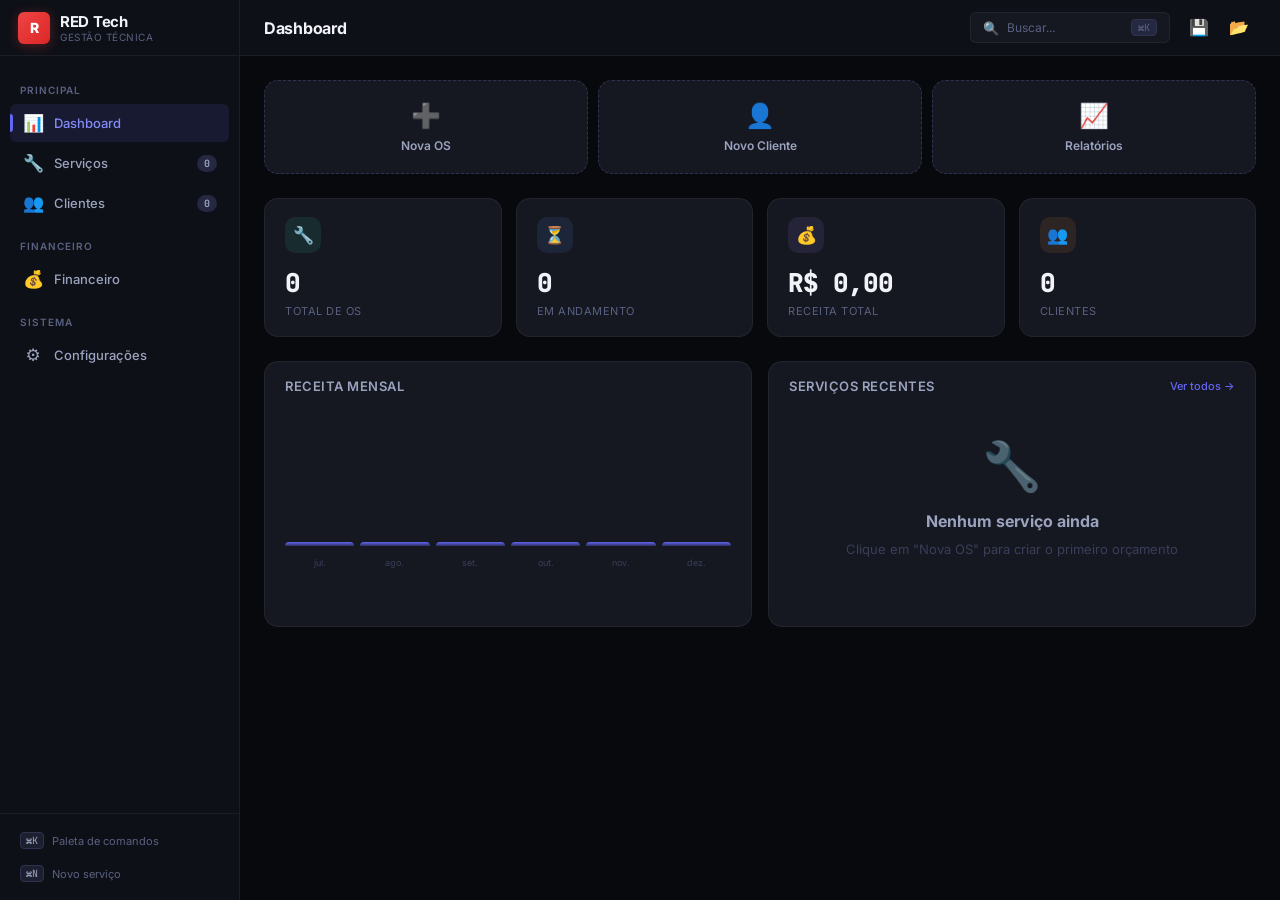
==== index.html @ 41752491 "Add files via upload" ====
<!DOCTYPE html>
<html lang="pt-BR">
<head>
<meta charset="UTF-8">
<meta name="viewport" content="width=device-width, initial-scale=1.0">
<title>RED Tech — Gestão de Assistência Técnica</title>
<link rel="preconnect" href="https://fonts.googleapis.com">
<link href="https://fonts.googleapis.com/css2?family=Inter:wght@300;400;500;600;700;800&family=JetBrains+Mono:wght@400;500;700&display=swap" rel="stylesheet">
<style>
/* ═══════════════════════════════════════════════════════════════
   RED TECH — Design System
   Philosophy: Calm Design + Strategic Depth + Emotional Motion
   ═══════════════════════════════════════════════════════════════ */
:root {
    /* Surfaces — from deepest to lightest */
    --bg-0: #08090c;
    --bg-1: #0e1017;
    --bg-2: #151721;
    --bg-3: #1c1f2e;
    --bg-4: #242840;
    --bg-5: #2e3350;
    --glass: rgba(21,23,33,0.72);
    --glass-border: rgba(255,255,255,0.06);

    /* Brand */
    --accent: #6366f1;
    --accent-soft: rgba(99,102,241,0.12);
    --accent-hover: #818cf8;
    --accent-glow: rgba(99,102,241,0.25);

    /* Semantic */
    --green: #34d399;
    --green-soft: rgba(52,211,153,0.1);
    --red: #f87171;
    --red-soft: rgba(248,113,113,0.1);
    --yellow: #fbbf24;
    --yellow-soft: rgba(251,191,36,0.1);
    --blue: #60a5fa;
    --blue-soft: rgba(96,165,250,0.1);
    --purple: #a78bfa;
    --purple-soft: rgba(167,139,250,0.1);
    --orange: #fb923c;
    --orange-soft: rgba(251,146,60,0.1);

    /* Text */
    --text-1: #f1f3f9;
    --text-2: #9ba3be;
    --text-3: #5a6180;
    --text-4: #3a3f58;

    /* Radii */
    --r-xs: 4px;
    --r-sm: 6px;
    --r-md: 10px;
    --r-lg: 14px;
    --r-xl: 20px;
    --r-full: 999px;

    /* Shadows */
    --sh-sm: 0 1px 3px rgba(0,0,0,0.4);
    --sh-md: 0 4px 16px rgba(0,0,0,0.45);
    --sh-lg: 0 12px 40px rgba(0,0,0,0.5);
    --sh-glow: 0 0 30px var(--accent-glow);

    /* Layout */
    --sidebar-w: 240px;
    --sidebar-w-collapsed: 64px;
    --header-h: 56px;
}

*, *::before, *::after { box-sizing: border-box; margin: 0; padding: 0; }

html { font-size: 14px; }

body {
    font-family: 'Inter', -apple-system, system-ui, sans-serif;
    background: var(--bg-0);
    color: var(--text-1);
    min-height: 100vh;
    overflow: hidden;
}

/* ── Scrollbar ── */
::-webkit-scrollbar { width: 5px; height: 5px; }
::-webkit-scrollbar-track { background: transparent; }
::-webkit-scrollbar-thumb { background: var(--bg-5); border-radius: 3px; }
::-webkit-scrollbar-thumb:hover { background: var(--text-3); }

/* ── Animations ── */
@keyframes fadeIn { from { opacity: 0; } to { opacity: 1; } }
@keyframes slideUp { from { opacity: 0; transform: translateY(12px); } to { opacity: 1; transform: translateY(0); } }
@keyframes slideDown { from { opacity: 0; transform: translateY(-12px); } to { opacity: 1; transform: translateY(0); } }
@keyframes slideRight { from { opacity: 0; transform: translateX(-16px); } to { opacity: 1; transform: translateX(0); } }
@keyframes scaleIn { from { opacity: 0; transform: scale(0.95); } to { opacity: 1; transform: scale(1); } }
@keyframes pulse { 0%,100% { transform: scale(1); } 50% { transform: scale(1.04); } }
@keyframes glow { 0%,100% { box-shadow: var(--sh-glow); } 50% { box-shadow: 0 0 50px var(--accent-glow); } }
@keyframes shimmer { 0% { background-position: -200% 0; } 100% { background-position: 200% 0; } }
@keyframes countUp { from { opacity: 0; transform: translateY(8px); } to { opacity: 1; transform: translateY(0); } }

.animate-in { animation: slideUp 0.35s ease-out both; }
.animate-in-delay-1 { animation-delay: 0.05s; }
.animate-in-delay-2 { animation-delay: 0.1s; }
.animate-in-delay-3 { animation-delay: 0.15s; }
.animate-in-delay-4 { animation-delay: 0.2s; }

/* ═══════════════════════════════════════════════════════════════
   Layout: Sidebar + Main
   ═══════════════════════════════════════════════════════════════ */
.app { display: flex; height: 100vh; }

/* ── Sidebar ── */
.sidebar {
    width: var(--sidebar-w);
    background: var(--bg-1);
    border-right: 1px solid var(--glass-border);
    display: flex;
    flex-direction: column;
    flex-shrink: 0;
    transition: width 0.3s cubic-bezier(0.4,0,0.2,1), transform 0.3s cubic-bezier(0.4,0,0.2,1);
    z-index: 100;
}

.sidebar-brand {
    height: var(--header-h);
    display: flex;
    align-items: center;
    padding: 0 18px;
    gap: 10px;
    border-bottom: 1px solid var(--glass-border);
    flex-shrink: 0;
}

.brand-logo {
    width: 32px;
    height: 32px;
    background: linear-gradient(135deg, #ef4444, #dc2626);
    border-radius: var(--r-sm);
    display: flex;
    align-items: center;
    justify-content: center;
    font-weight: 800;
    font-size: 14px;
    color: #fff;
    flex-shrink: 0;
    box-shadow: 0 2px 12px rgba(239,68,68,0.3);
}

.brand-text {
    display: flex;
    flex-direction: column;
    overflow: hidden;
}

.brand-name {
    font-size: 15px;
    font-weight: 700;
    color: var(--text-1);
    letter-spacing: -0.3px;
}

.brand-sub {
    font-size: 10px;
    color: var(--text-3);
    letter-spacing: 0.5px;
    text-transform: uppercase;
}

.sidebar-nav {
    flex: 1;
    padding: 12px 10px;
    overflow-y: auto;
    display: flex;
    flex-direction: column;
    gap: 2px;
}

.nav-section {
    font-size: 10px;
    font-weight: 600;
    color: var(--text-3);
    text-transform: uppercase;
    letter-spacing: 1px;
    padding: 16px 10px 6px;
}

.nav-item {
    display: flex;
    align-items: center;
    gap: 10px;
    padding: 9px 12px;
    border-radius: var(--r-sm);
    cursor: pointer;
    transition: all 0.15s;
    color: var(--text-2);
    font-size: 13px;
    font-weight: 500;
    position: relative;
    user-select: none;
}

.nav-item:hover { background: var(--bg-3); color: var(--text-1); }

.nav-item.active {
    background: var(--accent-soft);
    color: var(--accent-hover);
}

.nav-item.active::before {
    content: '';
    position: absolute;
    left: 0;
    top: 50%;
    transform: translateY(-50%);
    width: 3px;
    height: 18px;
    background: var(--accent);
    border-radius: 0 3px 3px 0;
}

.nav-icon { font-size: 17px; width: 22px; text-align: center; flex-shrink: 0; }

.nav-badge {
    margin-left: auto;
    background: var(--bg-4);
    color: var(--text-2);
    font-size: 10px;
    font-weight: 700;
    padding: 2px 7px;
    border-radius: var(--r-full);
    font-family: 'JetBrains Mono', monospace;
}

.nav-item.active .nav-badge { background: var(--accent); color: #fff; }

.sidebar-footer {
    padding: 12px 10px;
    border-top: 1px solid var(--glass-border);
    display: flex;
    flex-direction: column;
    gap: 4px;
}

.kbd-hint {
    display: flex;
    align-items: center;
    gap: 8px;
    padding: 6px 10px;
    font-size: 11px;
    color: var(--text-3);
}

.kbd {
    background: var(--bg-3);
    border: 1px solid var(--bg-5);
    border-radius: var(--r-xs);
    padding: 1px 5px;
    font-family: 'JetBrains Mono', monospace;
    font-size: 10px;
    color: var(--text-2);
}

/* ── Main Area ── */
.main-area {
    flex: 1;
    display: flex;
    flex-direction: column;
    overflow: hidden;
    min-width: 0;
}

/* ── Top Bar ── */
.topbar {
    height: var(--header-h);
    display: flex;
    align-items: center;
    padding: 0 24px;
    gap: 12px;
    border-bottom: 1px solid var(--glass-border);
    flex-shrink: 0;
    background: var(--bg-1);
}

.topbar-title {
    font-size: 16px;
    font-weight: 700;
    letter-spacing: -0.3px;
}

.topbar-search {
    margin-left: auto;
    display: flex;
    align-items: center;
    gap: 8px;
    background: var(--bg-2);
    border: 1px solid var(--glass-border);
    border-radius: var(--r-sm);
    padding: 6px 12px;
    cursor: pointer;
    transition: all 0.2s;
    min-width: 200px;
}

.topbar-search:hover { border-color: var(--bg-5); }

.topbar-search-icon { color: var(--text-3); font-size: 13px; }

.topbar-search-text { color: var(--text-3); font-size: 12px; flex: 1; }

.topbar-search-kbd {
    background: var(--bg-4);
    border: 1px solid var(--bg-5);
    border-radius: var(--r-xs);
    padding: 1px 6px;
    font-family: 'JetBrains Mono', monospace;
    font-size: 10px;
    color: var(--text-3);
}

.topbar-actions { display: flex; gap: 6px; }

.btn-topbar {
    width: 34px; height: 34px;
    border-radius: var(--r-sm);
    background: transparent;
    border: 1px solid transparent;
    color: var(--text-3);
    font-size: 16px;
    cursor: pointer;
    display: flex;
    align-items: center;
    justify-content: center;
    transition: all 0.15s;
}

.btn-topbar:hover { background: var(--bg-3); color: var(--text-1); border-color: var(--glass-border); }

/* ── Content Area ── */
.content {
    flex: 1;
    overflow-y: auto;
    padding: 24px;
}

/* ═══════════════════════════════════════════════════════════════
   Page: Dashboard
   ═══════════════════════════════════════════════════════════════ */
.dash-stats {
    display: grid;
    grid-template-columns: repeat(4, 1fr);
    gap: 14px;
    margin-bottom: 24px;
}

.stat-card {
    background: var(--bg-2);
    border: 1px solid var(--glass-border);
    border-radius: var(--r-lg);
    padding: 18px 20px;
    transition: all 0.25s;
    position: relative;
    overflow: hidden;
}

.stat-card::after {
    content: '';
    position: absolute;
    top: 0;
    left: 0;
    right: 0;
    height: 2px;
    background: linear-gradient(90deg, transparent, var(--accent), transparent);
    opacity: 0;
    transition: opacity 0.3s;
}

.stat-card:hover { border-color: var(--bg-5); transform: translateY(-2px); box-shadow: var(--sh-md); }
.stat-card:hover::after { opacity: 1; }

.stat-icon {
    width: 36px;
    height: 36px;
    border-radius: var(--r-md);
    display: flex;
    align-items: center;
    justify-content: center;
    font-size: 17px;
    margin-bottom: 12px;
}

.stat-icon.green { background: var(--green-soft); }
.stat-icon.blue { background: var(--blue-soft); }
.stat-icon.purple { background: var(--purple-soft); }
.stat-icon.orange { background: var(--orange-soft); }

.stat-value {
    font-size: 26px;
    font-weight: 800;
    letter-spacing: -1px;
    font-family: 'JetBrains Mono', monospace;
    animation: countUp 0.5s ease-out;
}

.stat-label {
    font-size: 11px;
    color: var(--text-3);
    text-transform: uppercase;
    letter-spacing: 0.5px;
    margin-top: 4px;
}

.stat-change {
    display: inline-flex;
    align-items: center;
    gap: 3px;
    font-size: 11px;
    font-weight: 600;
    margin-top: 8px;
    padding: 2px 7px;
    border-radius: var(--r-full);
}

.stat-change.up { color: var(--green); background: var(--green-soft); }
.stat-change.down { color: var(--red); background: var(--red-soft); }

/* ── Dashboard Grid ── */
.dash-grid {
    display: grid;
    grid-template-columns: 1fr 1fr;
    gap: 16px;
}

.dash-panel {
    background: var(--bg-2);
    border: 1px solid var(--glass-border);
    border-radius: var(--r-lg);
    overflow: hidden;
}

.dash-panel-header {
    display: flex;
    align-items: center;
    justify-content: space-between;
    padding: 16px 20px 12px;
}

.dash-panel-title {
    font-size: 13px;
    font-weight: 600;
    color: var(--text-2);
    text-transform: uppercase;
    letter-spacing: 0.5px;
}

.dash-panel-action {
    font-size: 11px;
    color: var(--accent);
    cursor: pointer;
    font-weight: 500;
    transition: color 0.15s;
}

.dash-panel-action:hover { color: var(--accent-hover); }

.dash-panel-body { padding: 0 20px 16px; }

/* ── Job List Item ── */
.job-row {
    display: flex;
    align-items: center;
    gap: 12px;
    padding: 10px 0;
    border-bottom: 1px solid var(--glass-border);
    transition: background 0.15s;
    cursor: pointer;
}

.job-row:last-child { border-bottom: none; }
.job-row:hover { background: var(--bg-3); margin: 0 -20px; padding: 10px 20px; border-radius: var(--r-sm); }

.job-status-dot {
    width: 8px;
    height: 8px;
    border-radius: 50%;
    flex-shrink: 0;
}

.job-status-dot.pendente { background: var(--yellow); box-shadow: 0 0 8px rgba(251,191,36,0.4); }
.job-status-dot.em_andamento { background: var(--blue); box-shadow: 0 0 8px rgba(96,165,250,0.4); }
.job-status-dot.aguardando { background: var(--orange); box-shadow: 0 0 8px rgba(251,146,60,0.4); }
.job-status-dot.concluido { background: var(--green); box-shadow: 0 0 8px rgba(52,211,153,0.4); }
.job-status-dot.entregue { background: var(--text-3); }

.job-info { flex: 1; min-width: 0; }

.job-client {
    font-size: 13px;
    font-weight: 600;
    color: var(--text-1);
    white-space: nowrap;
    overflow: hidden;
    text-overflow: ellipsis;
}

.job-equip {
    font-size: 11px;
    color: var(--text-3);
    white-space: nowrap;
    overflow: hidden;
    text-overflow: ellipsis;
}

.job-amount {
    font-size: 13px;
    font-weight: 700;
    font-family: 'JetBrains Mono', monospace;
    color: var(--accent);
    white-space: nowrap;
}

.job-date {
    font-size: 10px;
    color: var(--text-3);
    white-space: nowrap;
}

/* ── Quick Actions ── */
.quick-actions {
    display: grid;
    grid-template-columns: repeat(3, 1fr);
    gap: 10px;
    margin-bottom: 24px;
}

.quick-btn {
    background: var(--bg-2);
    border: 1px dashed var(--bg-5);
    border-radius: var(--r-lg);
    padding: 20px 16px;
    display: flex;
    flex-direction: column;
    align-items: center;
    gap: 8px;
    cursor: pointer;
    transition: all 0.2s;
    text-align: center;
}

.quick-btn:hover {
    border-color: var(--accent);
    border-style: solid;
    background: var(--accent-soft);
    transform: translateY(-2px);
    box-shadow: var(--sh-glow);
}

.quick-btn-icon { font-size: 24px; }

.quick-btn-label {
    font-size: 12px;
    font-weight: 600;
    color: var(--text-2);
}

.quick-btn:hover .quick-btn-label { color: var(--accent-hover); }

/* ═══════════════════════════════════════════════════════════════
   Page: Jobs
   ═══════════════════════════════════════════════════════════════ */
.page-header {
    display: flex;
    align-items: center;
    justify-content: space-between;
    margin-bottom: 20px;
    gap: 12px;
    flex-wrap: wrap;
}

.page-title {
    font-size: 20px;
    font-weight: 800;
    letter-spacing: -0.5px;
}

.btn-primary {
    background: var(--accent);
    color: #fff;
    border: none;
    padding: 9px 18px;
    border-radius: var(--r-sm);
    font-weight: 600;
    font-size: 13px;
    font-family: inherit;
    cursor: pointer;
    display: flex;
    align-items: center;
    gap: 6px;
    transition: all 0.2s;
    white-space: nowrap;
}

.btn-primary:hover { background: var(--accent-hover); box-shadow: var(--sh-glow); transform: translateY(-1px); }

.btn-secondary {
    background: var(--bg-3);
    color: var(--text-2);
    border: 1px solid var(--glass-border);
    padding: 9px 18px;
    border-radius: var(--r-sm);
    font-weight: 600;
    font-size: 13px;
    font-family: inherit;
    cursor: pointer;
    display: flex;
    align-items: center;
    gap: 6px;
    transition: all 0.2s;
}

.btn-secondary:hover { background: var(--bg-4); color: var(--text-1); }

.btn-danger {
    background: var(--red-soft);
    color: var(--red);
    border: 1px solid rgba(248,113,113,0.2);
    padding: 9px 18px;
    border-radius: var(--r-sm);
    font-weight: 600;
    font-size: 13px;
    font-family: inherit;
    cursor: pointer;
    transition: all 0.2s;
}

.btn-danger:hover { background: rgba(248,113,113,0.2); }

.btn-sm { padding: 6px 12px; font-size: 12px; }

/* ── Filter Bar ── */
.filter-bar {
    display: flex;
    gap: 8px;
    margin-bottom: 16px;
    flex-wrap: wrap;
}

.filter-chip {
    padding: 6px 14px;
    border-radius: var(--r-full);
    font-size: 12px;
    font-weight: 600;
    cursor: pointer;
    border: 1px solid var(--glass-border);
    background: var(--bg-2);
    color: var(--text-2);
    transition: all 0.15s;
    user-select: none;
}

.filter-chip:hover { border-color: var(--bg-5); color: var(--text-1); }
.filter-chip.active { background: var(--accent); color: #fff; border-color: var(--accent); }

/* ── Jobs Grid ── */
.jobs-grid {
    display: grid;
    grid-template-columns: repeat(auto-fill, minmax(320px, 1fr));
    gap: 14px;
}

.job-card {
    background: var(--bg-2);
    border: 1px solid var(--glass-border);
    border-radius: var(--r-lg);
    padding: 18px;
    transition: all 0.2s;
    cursor: pointer;
    position: relative;
    overflow: hidden;
}

.job-card:hover { border-color: var(--bg-5); transform: translateY(-2px); box-shadow: var(--sh-md); }

.job-card-header {
    display: flex;
    align-items: flex-start;
    justify-content: space-between;
    margin-bottom: 12px;
}

.job-card-id {
    font-size: 10px;
    font-weight: 700;
    color: var(--text-3);
    font-family: 'JetBrains Mono', monospace;
    letter-spacing: 0.5px;
}

.status-badge {
    display: inline-flex;
    align-items: center;
    gap: 5px;
    padding: 3px 10px;
    border-radius: var(--r-full);
    font-size: 10px;
    font-weight: 700;
    text-transform: uppercase;
    letter-spacing: 0.5px;
}

.status-badge.pendente { background: var(--yellow-soft); color: var(--yellow); }
.status-badge.em_andamento { background: var(--blue-soft); color: var(--blue); }
.status-badge.aguardando { background: var(--orange-soft); color: var(--orange); }
.status-badge.concluido { background: var(--green-soft); color: var(--green); }
.status-badge.entregue { background: var(--bg-4); color: var(--text-3); }

.job-card-client {
    font-size: 15px;
    font-weight: 700;
    color: var(--text-1);
    margin-bottom: 4px;
}

.job-card-equip {
    font-size: 12px;
    color: var(--text-3);
    margin-bottom: 12px;
}

.job-card-services {
    display: flex;
    flex-wrap: wrap;
    gap: 4px;
    margin-bottom: 12px;
}

.service-tag {
    background: var(--bg-3);
    color: var(--text-2);
    padding: 3px 8px;
    border-radius: var(--r-full);
    font-size: 10px;
    font-weight: 500;
}

.job-card-footer {
    display: flex;
    align-items: center;
    justify-content: space-between;
    padding-top: 12px;
    border-top: 1px solid var(--glass-border);
}

.job-card-total {
    font-size: 16px;
    font-weight: 800;
    font-family: 'JetBrains Mono', monospace;
    color: var(--accent);
}

.job-card-date {
    font-size: 10px;
    color: var(--text-3);
}

/* ═══════════════════════════════════════════════════════════════
   Page: Job Detail / Editor
   ═══════════════════════════════════════════════════════════════ */
.editor-layout {
    display: grid;
    grid-template-columns: 1fr 1fr;
    gap: 20px;
    align-items: start;
}

.form-section {
    background: var(--bg-2);
    border: 1px solid var(--glass-border);
    border-radius: var(--r-lg);
    padding: 20px;
}

.form-section-title {
    font-size: 11px;
    font-weight: 700;
    text-transform: uppercase;
    letter-spacing: 1px;
    color: var(--text-3);
    margin-bottom: 16px;
    display: flex;
    align-items: center;
    gap: 8px;
}

.form-section-title .dot {
    width: 6px;
    height: 6px;
    border-radius: 50%;
    background: var(--accent);
}

.form-group { margin-bottom: 14px; }

.form-label {
    display: block;
    font-size: 11px;
    font-weight: 600;
    color: var(--text-3);
    text-transform: uppercase;
    letter-spacing: 0.5px;
    margin-bottom: 6px;
}

.form-label .req { color: var(--red); margin-left: 2px; }

.form-input,
.form-select,
.form-textarea {
    width: 100%;
    padding: 9px 12px;
    background: var(--bg-3);
    border: 1px solid var(--glass-border);
    border-radius: var(--r-sm);
    color: var(--text-1);
    font-size: 13px;
    font-family: inherit;
    outline: none;
    transition: all 0.2s;
}

.form-textarea { min-height: 70px; resize: vertical; }

.form-input:focus,
.form-select:focus,
.form-textarea:focus {
    border-color: var(--accent);
    box-shadow: 0 0 0 3px var(--accent-glow);
}

.form-input::placeholder,
.form-textarea::placeholder { color: var(--text-4); }

.form-select {
    appearance: none;
    background-image: url("data:image/svg+xml,%3Csvg xmlns='http://www.w3.org/2000/svg' width='12' height='12' viewBox='0 0 24 24' fill='none' stroke='%235a6180' stroke-width='2'%3E%3Cpath d='M6 9l6 6 6-6'/%3E%3C/svg%3E");
    background-repeat: no-repeat;
    background-position: right 10px center;
    padding-right: 32px;
}

.form-hint { font-size: 10px; color: var(--text-4); margin-top: 4px; }

.form-row { display: grid; grid-template-columns: 1fr 1fr; gap: 12px; }
.form-row-3 { display: grid; grid-template-columns: 2fr 1fr 1fr auto; gap: 8px; align-items: end; }

/* ── Service Checkbox List ── */
.svc-list { display: flex; flex-direction: column; gap: 4px; }

.svc-item {
    display: flex;
    align-items: center;
    gap: 10px;
    padding: 8px 12px;
    border: 1px solid var(--glass-border);
    border-radius: var(--r-sm);
    background: var(--bg-3);
    transition: all 0.15s;
    cursor: pointer;
}

.svc-item:hover { border-color: var(--bg-5); }
.svc-item.checked { border-color: var(--accent); background: var(--accent-soft); }

.svc-check {
    appearance: none;
    -webkit-appearance: none;
    width: 16px; height: 16px;
    border: 2px solid var(--bg-5);
    border-radius: 4px;
    flex-shrink: 0;
    cursor: pointer;
    background: var(--bg-2);
    position: relative;
    transition: all 0.2s;
}

.svc-check:checked { background: var(--accent); border-color: var(--accent); }
.svc-check:checked::after {
    content: '✓';
    position: absolute;
    left: 2px; top: -1px;
    font-size: 10px;
    color: #fff;
    font-weight: bold;
}

.svc-info { flex: 1; }

.svc-name { font-size: 12px; font-weight: 600; color: var(--text-1); }

.svc-price {
    font-size: 11px;
    font-weight: 700;
    color: var(--accent);
    font-family: 'JetBrains Mono', monospace;
}

.svc-qty {
    width: 50px;
    padding: 4px 6px;
    background: var(--bg-2);
    border: 1px solid var(--glass-border);
    border-radius: var(--r-xs);
    color: var(--text-1);
    font-size: 12px;
    font-family: 'JetBrains Mono', monospace;
    text-align: center;
    outline: none;
}

.svc-qty:focus { border-color: var(--accent); }

/* ── Custom Items ── */
.custom-item-row {
    display: flex;
    align-items: center;
    gap: 8px;
    padding: 7px 10px;
    background: var(--bg-3);
    border: 1px solid var(--glass-border);
    border-radius: var(--r-sm);
    margin-bottom: 4px;
    animation: slideRight 0.2s ease-out;
}

.custom-item-row .ci-name { flex: 1; font-size: 12px; color: var(--text-1); font-weight: 500; }
.custom-item-row .ci-price { font-size: 12px; font-family: 'JetBrains Mono', monospace; color: var(--accent); font-weight: 700; }
.custom-item-row .ci-qty { font-size: 11px; color: var(--text-3); }

.ci-delete {
    background: none;
    border: none;
    color: var(--red);
    cursor: pointer;
    font-size: 14px;
    opacity: 0.5;
    transition: all 0.15s;
    padding: 2px;
}

.ci-delete:hover { opacity: 1; transform: scale(1.2); }

/* ═══════════════════════════════════════════════════════════════
   Preview / Receipt
   ═══════════════════════════════════════════════════════════════ */
.receipt {
    background: var(--bg-2);
    border: 1px solid var(--glass-border);
    border-radius: var(--r-lg);
    padding: 24px;
    position: sticky;
    top: 0;
}

.receipt-header {
    text-align: center;
    padding-bottom: 16px;
    margin-bottom: 16px;
    border-bottom: 1px dashed var(--bg-5);
}

.receipt-brand {
    font-size: 10px;
    font-weight: 800;
    text-transform: uppercase;
    letter-spacing: 3px;
    color: var(--accent);
    margin-bottom: 2px;
}

.receipt-title {
    font-size: 16px;
    font-weight: 700;
    color: var(--text-1);
}

.receipt-meta {
    font-size: 10px;
    color: var(--text-4);
    font-family: 'JetBrains Mono', monospace;
    margin-top: 4px;
}

.receipt-client-block {
    margin-bottom: 16px;
    font-size: 12px;
    color: var(--text-2);
    line-height: 1.7;
}

.receipt-client-block strong { color: var(--text-1); }

.receipt-table {
    width: 100%;
    border-collapse: collapse;
    font-size: 12px;
    margin-bottom: 16px;
}

.receipt-table th {
    font-size: 9px;
    font-weight: 700;
    text-transform: uppercase;
    letter-spacing: 0.8px;
    color: var(--text-4);
    padding-bottom: 8px;
    border-bottom: 1px solid var(--bg-5);
    text-align: left;
}

.receipt-table th:last-child { text-align: right; }

.receipt-table td {
    padding: 8px 0;
    border-bottom: 1px solid var(--glass-border);
    color: var(--text-2);
}

.receipt-table td:first-child { color: var(--text-1); }
.receipt-table td:last-child { text-align: right; font-family: 'JetBrains Mono', monospace; font-weight: 600; color: var(--accent); }

.receipt-empty {
    text-align: center;
    color: var(--text-4);
    padding: 24px 0;
    font-size: 12px;
}

.receipt-total-bar {
    display: flex;
    justify-content: space-between;
    align-items: center;
    padding: 12px 14px;
    background: var(--accent-soft);
    border: 1px solid rgba(99,102,241,0.2);
    border-radius: var(--r-md);
}

.receipt-total-label {
    font-size: 11px;
    font-weight: 700;
    text-transform: uppercase;
    letter-spacing: 0.8px;
    color: var(--accent);
}

.receipt-total-value {
    font-size: 20px;
    font-weight: 800;
    font-family: 'JetBrains Mono', monospace;
    color: var(--text-1);
}

.receipt-pix {
    display: none;
    margin-top: 14px;
    padding: 12px;
    background: var(--green-soft);
    border: 1px dashed rgba(52,211,153,0.3);
    border-radius: var(--r-md);
    text-align: center;
    animation: fadeIn 0.3s ease-out;
}

.receipt-pix.show { display: block; }

.receipt-pix-title {
    font-size: 10px;
    font-weight: 700;
    text-transform: uppercase;
    letter-spacing: 1px;
    color: var(--green);
    margin-bottom: 4px;
}

.receipt-pix-key {
    font-size: 13px;
    font-weight: 700;
    font-family: 'JetBrains Mono', monospace;
    color: var(--green);
    cursor: pointer;
    word-break: break-all;
}

.receipt-pix-key:hover { opacity: 0.8; }

.receipt-actions {
    display: flex;
    gap: 8px;
    margin-top: 14px;
}

.btn-whatsapp {
    flex: 1;
    padding: 10px;
    background: linear-gradient(135deg, #25d366, #128c7e);
    color: #fff;
    border: none;
    border-radius: var(--r-sm);
    font-weight: 700;
    font-size: 12px;
    font-family: inherit;
    cursor: pointer;
    display: flex;
    align-items: center;
    justify-content: center;
    gap: 6px;
    transition: all 0.2s;
}

.btn-whatsapp:hover { filter: brightness(1.1); transform: translateY(-1px); box-shadow: 0 4px 16px rgba(37,211,102,0.3); }

.btn-print {
    padding: 10px 14px;
    background: var(--bg-3);
    color: var(--text-2);
    border: 1px solid var(--glass-border);
    border-radius: var(--r-sm);
    font-weight: 600;
    font-size: 12px;
    font-family: inherit;
    cursor: pointer;
    transition: all 0.2s;
}

.btn-print:hover { background: var(--bg-4); color: var(--text-1); }

/* ═══════════════════════════════════════════════════════════════
   Page: Clients
   ═══════════════════════════════════════════════════════════════ */
.clients-table-wrap {
    background: var(--bg-2);
    border: 1px solid var(--glass-border);
    border-radius: var(--r-lg);
    overflow: hidden;
}

.clients-table {
    width: 100%;
    border-collapse: collapse;
    font-size: 13px;
}

.clients-table th {
    font-size: 10px;
    font-weight: 700;
    text-transform: uppercase;
    letter-spacing: 0.8px;
    color: var(--text-3);
    padding: 14px 16px;
    text-align: left;
    border-bottom: 1px solid var(--glass-border);
    background: var(--bg-3);
}

.clients-table td {
    padding: 12px 16px;
    border-bottom: 1px solid var(--glass-border);
    color: var(--text-2);
    transition: background 0.1s;
}

.clients-table tr:hover td { background: rgba(99,102,241,0.03); }

.clients-table td:first-child { font-weight: 600; color: var(--text-1); }

.client-jobs-count {
    display: inline-flex;
    align-items: center;
    justify-content: center;
    min-width: 24px;
    height: 20px;
    background: var(--accent-soft);
    color: var(--accent);
    border-radius: var(--r-full);
    font-size: 10px;
    font-weight: 700;
    font-family: 'JetBrains Mono', monospace;
}

/* ═══════════════════════════════════════════════════════════════
   Page: Finance
   ═══════════════════════════════════════════════════════════════ */
.finance-summary {
    display: grid;
    grid-template-columns: repeat(3, 1fr);
    gap: 14px;
    margin-bottom: 24px;
}

.finance-card {
    background: var(--bg-2);
    border: 1px solid var(--glass-border);
    border-radius: var(--r-lg);
    padding: 20px;
    text-align: center;
}

.finance-card-value {
    font-size: 28px;
    font-weight: 800;
    font-family: 'JetBrains Mono', monospace;
    letter-spacing: -1px;
}

.finance-card-value.green { color: var(--green); }
.finance-card-value.yellow { color: var(--yellow); }
.finance-card-value.blue { color: var(--blue); }

.finance-card-label {
    font-size: 11px;
    color: var(--text-3);
    text-transform: uppercase;
    letter-spacing: 0.5px;
    margin-top: 4px;
}

.chart-placeholder {
    background: var(--bg-2);
    border: 1px solid var(--glass-border);
    border-radius: var(--r-lg);
    padding: 24px;
    margin-bottom: 16px;
}

.chart-bar-container { display: flex; align-items: flex-end; gap: 6px; height: 140px; padding-top: 10px; }

.chart-bar {
    flex: 1;
    border-radius: var(--r-xs) var(--r-xs) 0 0;
    background: linear-gradient(180deg, var(--accent) 0%, rgba(99,102,241,0.3) 100%);
    min-height: 4px;
    transition: height 0.5s cubic-bezier(0.4,0,0.2,1);
    position: relative;
}

.chart-bar:hover { opacity: 0.85; }

.chart-bar-label {
    position: absolute;
    bottom: -22px;
    left: 50%;
    transform: translateX(-50%);
    font-size: 9px;
    color: var(--text-4);
    white-space: nowrap;
}

.chart-bar-value {
    position: absolute;
    top: -18px;
    left: 50%;
    transform: translateX(-50%);
    font-size: 9px;
    font-weight: 700;
    font-family: 'JetBrains Mono', monospace;
    color: var(--text-2);
    white-space: nowrap;
}

/* ═══════════════════════════════════════════════════════════════
   Page: Settings
   ═══════════════════════════════════════════════════════════════ */
.settings-grid {
    display: grid;
    grid-template-columns: 1fr 1fr;
    gap: 16px;
}

/* ═══════════════════════════════════════════════════════════════
   Command Palette
   ═══════════════════════════════════════════════════════════════ */
.palette-overlay {
    position: fixed;
    inset: 0;
    background: rgba(0,0,0,0.6);
    backdrop-filter: blur(4px);
    z-index: 999;
    display: none;
    align-items: flex-start;
    justify-content: center;
    padding-top: 20vh;
    animation: fadeIn 0.15s ease-out;
}

.palette-overlay.open { display: flex; }

.palette {
    width: 520px;
    max-width: 90vw;
    background: var(--bg-2);
    border: 1px solid var(--bg-5);
    border-radius: var(--r-xl);
    box-shadow: var(--sh-lg);
    overflow: hidden;
    animation: scaleIn 0.2s ease-out;
}

.palette-input-wrap {
    display: flex;
    align-items: center;
    padding: 14px 18px;
    gap: 10px;
    border-bottom: 1px solid var(--glass-border);
}

.palette-input-icon { color: var(--text-3); font-size: 16px; }

.palette-input {
    flex: 1;
    background: transparent;
    border: none;
    color: var(--text-1);
    font-size: 15px;
    font-family: inherit;
    outline: none;
}

.palette-input::placeholder { color: var(--text-4); }

.palette-results {
    max-height: 320px;
    overflow-y: auto;
    padding: 6px;
}

.palette-group-label {
    font-size: 10px;
    font-weight: 700;
    text-transform: uppercase;
    letter-spacing: 0.8px;
    color: var(--text-4);
    padding: 8px 12px 4px;
}

.palette-item {
    display: flex;
    align-items: center;
    gap: 10px;
    padding: 9px 12px;
    border-radius: var(--r-sm);
    cursor: pointer;
    transition: background 0.1s;
}

.palette-item:hover,
.palette-item.selected { background: var(--bg-4); }

.palette-item-icon { font-size: 15px; width: 22px; text-align: center; color: var(--text-3); }
.palette-item-label { font-size: 13px; font-weight: 500; color: var(--text-1); flex: 1; }

.palette-item-hint {
    font-size: 11px;
    color: var(--text-4);
}

.palette-footer {
    padding: 8px 14px;
    border-top: 1px solid var(--glass-border);
    display: flex;
    gap: 12px;
    font-size: 10px;
    color: var(--text-4);
}

.palette-footer kbd {
    background: var(--bg-4);
    border: 1px solid var(--bg-5);
    border-radius: 3px;
    padding: 1px 5px;
    font-family: 'JetBrains Mono', monospace;
    font-size: 9px;
}

/* ═══════════════════════════════════════════════════════════════
   Modal
   ═══════════════════════════════════════════════════════════════ */
.modal-overlay {
    position: fixed;
    inset: 0;
    background: rgba(0,0,0,0.6);
    backdrop-filter: blur(4px);
    z-index: 900;
    display: none;
    align-items: center;
    justify-content: center;
    animation: fadeIn 0.15s ease-out;
}

.modal-overlay.open { display: flex; }

.modal {
    background: var(--bg-2);
    border: 1px solid var(--bg-5);
    border-radius: var(--r-xl);
    box-shadow: var(--sh-lg);
    padding: 24px;
    width: 480px;
    max-width: 90vw;
    max-height: 80vh;
    overflow-y: auto;
    animation: scaleIn 0.2s ease-out;
}

.modal-title {
    font-size: 16px;
    font-weight: 700;
    margin-bottom: 16px;
}

.modal-actions {
    display: flex;
    gap: 8px;
    justify-content: flex-end;
    margin-top: 20px;
}

/* ═══════════════════════════════════════════════════════════════
   Toast
   ═══════════════════════════════════════════════════════════════ */
.toast-container {
    position: fixed;
    bottom: 24px;
    right: 24px;
    z-index: 9999;
    display: flex;
    flex-direction: column;
    gap: 8px;
}

.toast {
    padding: 10px 18px;
    border-radius: var(--r-md);
    font-size: 12px;
    font-weight: 600;
    color: #fff;
    box-shadow: var(--sh-lg);
    transform: translateX(120%);
    transition: all 0.3s cubic-bezier(0.4,0,0.2,1);
    display: flex;
    align-items: center;
    gap: 8px;
}

.toast.show { transform: translateX(0); }
.toast.success { background: var(--green); }
.toast.error { background: var(--red); }
.toast.info { background: var(--accent); }

/* ═══════════════════════════════════════════════════════════════
   Empty State
   ═══════════════════════════════════════════════════════════════ */
.empty-state {
    text-align: center;
    padding: 60px 20px;
    color: var(--text-4);
}

.empty-state-icon { font-size: 48px; margin-bottom: 16px; opacity: 0.5; }
.empty-state-title { font-size: 16px; font-weight: 700; color: var(--text-2); margin-bottom: 8px; }
.empty-state-text { font-size: 13px; margin-bottom: 20px; line-height: 1.6; }

/* ═══════════════════════════════════════════════════════════════
   Mobile Sidebar Toggle
   ═══════════════════════════════════════════════════════════════ */
.sidebar-toggle {
    display: none;
    width: 34px; height: 34px;
    border-radius: var(--r-sm);
    background: transparent;
    border: 1px solid transparent;
    color: var(--text-3);
    font-size: 18px;
    cursor: pointer;
    align-items: center;
    justify-content: center;
}

/* ═══════════════════════════════════════════════════════════════
   Responsive
   ═══════════════════════════════════════════════════════════════ */
@media (max-width: 1024px) {
    .dash-stats { grid-template-columns: repeat(2, 1fr); }
    .dash-grid { grid-template-columns: 1fr; }
    .editor-layout { grid-template-columns: 1fr; }
    .finance-summary { grid-template-columns: 1fr; }
    .settings-grid { grid-template-columns: 1fr; }
}

@media (max-width: 768px) {
    .sidebar {
        position: fixed;
        left: 0; top: 0; bottom: 0;
        transform: translateX(-100%);
        z-index: 200;
        box-shadow: var(--sh-lg);
    }
    .sidebar.open { transform: translateX(0); }
    .sidebar-toggle { display: flex; }
    .content { padding: 16px; }
    .topbar { padding: 0 16px; }
    .jobs-grid { grid-template-columns: 1fr; }
    .quick-actions { grid-template-columns: 1fr; }
    .form-row-3 { grid-template-columns: 1fr; }
}

/* ═══════════════════════════════════════════════════════════════
   Print
   ═══════════════════════════════════════════════════════════════ */    @media print {
    body { background: #fff; overflow: visible; }
    .app { display: block; height: auto; }
    .sidebar, .topbar, .sidebar-toggle { display: none !important; }
    .main-area { display: block; overflow: visible; }
    .content { padding: 20px; overflow: visible; }
    .editor-layout { grid-template-columns: 1fr; }
    .receipt { border: none; background: #fff; padding: 0; color: #000; }
    .receipt-brand { color: #1d4ed8; }
    .receipt-title { color: #000; }
    .receipt-meta { color: #666; }
    .receipt-client-block { color: #333; }
    .receipt-client-block strong { color: #000; }
    .receipt-table td { color: #333; border-bottom-color: #ddd; }
    .receipt-table td:last-child { color: #000; }
    .receipt-table th { color: #666; border-bottom-color: #ddd; }
    .receipt-total-bar { background: #f1f5f9; border: 1px solid #ccc; }
    .receipt-total-label { color: #1d4ed8; }
    .receipt-total-value { color: #000; }
    .receipt-pix { background: #f0fdf4; border-color: #16a34a; }
    .receipt-pix-title { color: #15803d; }
    .receipt-pix-key { color: #15803d; }
    .receipt-actions, .btn-primary, .btn-secondary, .btn-danger,
    .filter-bar, .page-header, .quick-actions, .dash-stats,
    .dash-grid, .finance-summary, .chart-placeholder,
    .clients-table-wrap, .settings-grid, .nav-item,
    .form-section, .svc-list, .form-row-3, .custom-item-row { display: none !important; }
    .stat-card, .form-section, .dash-panel { border: 1px solid #ddd; background: #fafafa; }
    .clients-table-wrap { border: 1px solid #ddd; }
}
</style>
</head>
<body>

<div class="app" id="app">

<!-- ═══════════════ SIDEBAR ═══════════════ -->
<aside class="sidebar" id="sidebar">
    <div class="sidebar-brand">
        <div class="brand-logo">R</div>
        <div class="brand-text">
            <div class="brand-name">RED Tech</div>
            <div class="brand-sub">Gestão Técnica</div>
        </div>
    </div>

    <nav class="sidebar-nav">
        <div class="nav-section">Principal</div>
        <div class="nav-item active" data-page="dashboard" onclick="navigateTo('dashboard')">
            <span class="nav-icon">📊</span>
            <span>Dashboard</span>
        </div>
        <div class="nav-item" data-page="jobs" onclick="navigateTo('jobs')">
            <span class="nav-icon">🔧</span>
            <span>Serviços</span>
            <span class="nav-badge" id="navJobCount">0</span>
        </div>
        <div class="nav-item" data-page="clients" onclick="navigateTo('clients')">
            <span class="nav-icon">👥</span>
            <span>Clientes</span>
            <span class="nav-badge" id="navClientCount">0</span>
        </div>

        <div class="nav-section">Financeiro</div>
        <div class="nav-item" data-page="finance" onclick="navigateTo('finance')">
            <span class="nav-icon">💰</span>
            <span>Financeiro</span>
        </div>

        <div class="nav-section">Sistema</div>
        <div class="nav-item" data-page="settings" onclick="navigateTo('settings')">
            <span class="nav-icon">⚙️</span>
            <span>Configurações</span>
        </div>
    </nav>

    <div class="sidebar-footer">
        <div class="kbd-hint">
            <span class="kbd">⌘K</span>
            <span>Paleta de comandos</span>
        </div>
        <div class="kbd-hint">
            <span class="kbd">⌘N</span>
            <span>Novo serviço</span>
        </div>
    </div>
</aside>

<!-- ═══════════════ MAIN ═══════════════ -->
<div class="main-area">

    <!-- Topbar -->
    <header class="topbar">
        <button class="sidebar-toggle" onclick="toggleSidebar()">☰</button>
        <div class="topbar-title" id="topbarTitle">Dashboard</div>

        <div class="topbar-search" onclick="openPalette()">
            <span class="topbar-search-icon">🔍</span>
            <span class="topbar-search-text">Buscar...</span>
            <span class="topbar-search-kbd">⌘K</span>
        </div>

        <div class="topbar-actions">
            <button class="btn-topbar" onclick="exportAllData()" title="Exportar dados">💾</button>
            <button class="btn-topbar" onclick="document.getElementById('importFileInput').click()" title="Importar dados">📂</button>
        </div>
    </header>

    <!-- Content -->
    <div class="content" id="contentArea">
        <!-- Pages are rendered dynamically -->
    </div>

</div>
</div>

<!-- ═══════════════ COMMAND PALETTE ═══════════════ -->
<div class="palette-overlay" id="paletteOverlay" onclick="if(event.target===this)closePalette()">
    <div class="palette">
        <div class="palette-input-wrap">
            <span class="palette-input-icon">🔍</span>
            <input class="palette-input" id="paletteInput" placeholder="Comando ou busca..." oninput="filterPalette(this.value)">
        </div>
        <div class="palette-results" id="paletteResults"></div>
        <div class="palette-footer">
            <span><kbd>↑↓</kbd> navegar</span>
            <span><kbd>↵</kbd> selecionar</span>
            <span><kbd>esc</kbd> fechar</span>
        </div>
    </div>
</div>

<!-- ═══════════════ MODAL ═══════════════ -->
<div class="modal-overlay" id="modalOverlay" onclick="if(event.target===this)closeModal()">
    <div class="modal" id="modalContent"></div>
</div>

<!-- ═══════════════ TOAST ═══════════════ -->
<div class="toast-container" id="toastContainer"></div>

<!-- Hidden import input -->
<input type="file" id="importFileInput" accept=".json" style="display:none" onchange="handleImport(event)">

<script>
/* ═══════════════════════════════════════════════════════════════
   RED Tech — Core Engine
   ═══════════════════════════════════════════════════════════════ */

// ── Data Store ──
const DB_KEY = 'redtech_data';

const DEFAULT_SERVICES = [
    { id: 's1',  name: 'Formatação',                        price: 100 },
    { id: 's2',  name: 'Formatação com Backup (até 50GB)',  price: 115 },
    { id: 's3',  name: 'Backup Extra (acima de 50GB)',       price: 40  },
    { id: 's4',  name: 'Limpeza Básica',                    price: 40  },
    { id: 's5',  name: 'Limpeza Completa',                  price: 60  },
    { id: 's6',  name: 'Limpeza Detalhada',                 price: 80  },
    { id: 's7',  name: 'Troca de Pasta Térmica',            price: 50  },
    { id: 's8',  name: 'Instalação de Programas',           price: 60  },
    { id: 's9',  name: 'Diagnóstico Completo',              price: 70  },
    { id: 's10', name: 'Recuperação de Dados',              price: 150 },
    { id: 's11', name: 'Reballing / Reflow GPU',            price: 200 },
    { id: 's12', name: 'Substituição de HD/SSD',            price: 80  },
    { id: 's13', name: 'Upgrade de Memória RAM',            price: 50  },
    { id: 's14', name: 'Instalação de Windows/Linux',       price: 90  },
    { id: 's15', name: 'Remoção de Vírus/Malware',          price: 80  },
    { id: 's16', name: 'Configuração de Rede/Wi-Fi',        price: 60  },
    { id: 's17', name: 'Manutenção Preventiva',             price: 70  },
    { id: 's18', name: 'Solda / Reparo de Placa',           price: 150 },
];

const STATUS_LIST = [
    { value: 'pendente',     label: 'Pendente',      icon: '🟡', color: 'yellow' },
    { value: 'em_andamento', label: 'Em Andamento',   icon: '🔵', color: 'blue'   },
    { value: 'aguardando',   label: 'Aguardando Peça', icon: '🟠', color: 'orange' },
    { value: 'concluido',    label: 'Concluído',       icon: '🟢', color: 'green'  },
    { value: 'entregue',     label: 'Entregue',        icon: '⚪', color: 'gray'   },
];

let state = {
    jobs: [],
    clients: [],
    services: DEFAULT_SERVICES,
    settings: {
        businessName: 'Assistência Técnica de Informática',
        ownerName: '',
        phone: '',
        email: '',
        pixKey: '',
        address: '',
        cnpj: '',
    },
    nextJobId: 1,
};

let currentPage = 'dashboard';
let currentJobId = null;
let jobFilter = 'todos';

// ── Persistence ──
function saveState() {
    try { localStorage.setItem(DB_KEY, JSON.stringify(state)); } catch(e) { console.error('Save failed:', e); }
}

function loadState() {
    try {
        const raw = localStorage.getItem(DB_KEY);
        if (raw) {
            const loaded = JSON.parse(raw);
            state = { ...state, ...loaded };
        }
    } catch(e) { console.error('Load failed:', e); }
}

// ── ID Generators ──
function genJobId() { return `OS-${String(state.nextJobId++).padStart(4, '0')}`; }

function genClientId() { return 'C-' + Date.now().toString(36).toUpperCase(); }

// ── Helpers ──
function formatCurrency(v) {
    return 'R$ ' + Number(v).toFixed(2).replace('.', ',');
}

function formatDate(d) {
    const date = new Date(d);
    return date.toLocaleDateString('pt-BR');
}

function formatDateTime(d) {
    const date = new Date(d);
    return date.toLocaleDateString('pt-BR') + ' ' + date.toLocaleTimeString('pt-BR', { hour: '2-digit', minute: '2-digit' });
}

function getJobTotal(job) {
    let total = 0;
    (job.services || []).forEach(s => { total += s.price * s.qty; });
    (job.customItems || []).forEach(c => { total += c.price * c.qty; });
    return total;
}

function getStatusInfo(value) {
    return STATUS_LIST.find(s => s.value === value) || STATUS_LIST[0];
}

function findOrCreateClient(name, phone, email) {
    if (!name || !name.trim()) return null;
    name = name.trim();
    const existing = state.clients.find(c => c.name.toLowerCase() === name.toLowerCase());
    if (existing) {
        if (phone && phone.trim()) existing.phone = phone.trim();
        if (email && email.trim()) existing.email = email.trim();
        return existing;
    }
    const client = {
        id: genClientId(),
        name,
        phone: (phone || '').trim(),
        email: (email || '').trim(),
        address: '',
        createdAt: new Date().toISOString(),
    };
    state.clients.push(client);
    return client;
}

// ═══════════════════════════════════════════════════════════════
// Navigation / SPA Router
// ═══════════════════════════════════════════════════════════════

function navigateTo(page, opts) {
    currentPage = page;
    if (opts && opts.jobId) currentJobId = opts.jobId;

    // Update sidebar
    document.querySelectorAll('.nav-item').forEach(el => {
        el.classList.toggle('active', el.dataset.page === page);
    });

    // Update topbar title
    const titles = {
        dashboard: 'Dashboard',
        jobs: 'Serviços',
        jobEditor: 'Editor de OS',
        clients: 'Clientes',
        finance: 'Financeiro',
        settings: 'Configurações',
    };
    document.getElementById('topbarTitle').textContent = titles[page] || 'RED Tech';

    // Render page
    const content = document.getElementById('contentArea');
    content.scrollTop = 0;

    switch(page) {
        case 'dashboard':  renderDashboard(content); break;
        case 'jobs':       renderJobs(content); break;
        case 'jobEditor':  renderJobEditor(content); break;
        case 'clients':    renderClients(content); break;
        case 'finance':    renderFinance(content); break;
        case 'settings':   renderSettings(content); break;
    }

    // Close sidebar on mobile
    document.getElementById('sidebar').classList.remove('open');
}

function toggleSidebar() {
    document.getElementById('sidebar').classList.toggle('open');
}

// ═══════════════════════════════════════════════════════════════
// Page: Dashboard
// ═══════════════════════════════════════════════════════════════

function renderDashboard(el) {
    const totalJobs = state.jobs.length;
    const activeJobs = state.jobs.filter(j => ['pendente','em_andamento','aguardando'].includes(j.status)).length;
    const completedJobs = state.jobs.filter(j => j.status === 'concluido' || j.status === 'entregue').length;
    const totalRevenue = state.jobs.reduce((sum, j) => sum + getJobTotal(j), 0);
    const totalClients = state.clients.length;
    const avgTicket = totalJobs > 0 ? totalRevenue / totalJobs : 0;

    const recentJobs = [...state.jobs].sort((a,b) => new Date(b.createdAt) - new Date(a.createdAt)).slice(0, 6);

    // Monthly revenue for chart (last 6 months)
    const months = [];
    for (let i = 5; i >= 0; i--) {
        const d = new Date();
        d.setMonth(d.getMonth() - i);
        months.push({ label: d.toLocaleDateString('pt-BR', { month: 'short' }), month: d.getMonth(), year: d.getFullYear(), revenue: 0 });
    }
    state.jobs.forEach(j => {
        const jd = new Date(j.createdAt);
        const m = months.find(x => x.month === jd.getMonth() && x.year === jd.getFullYear());
        if (m) m.revenue += getJobTotal(j);
    });
    const maxRevenue = Math.max(...months.map(m => m.revenue), 1);

    el.innerHTML = `
        <div class="animate-in">
            <!-- Quick Actions -->
            <div class="quick-actions">
                <div class="quick-btn" onclick="createNewJob()">
                    <div class="quick-btn-icon">➕</div>
                    <div class="quick-btn-label">Nova OS</div>
                </div>
                <div class="quick-btn" onclick="navigateTo('clients')">
                    <div class="quick-btn-icon">👤</div>
                    <div class="quick-btn-label">Novo Cliente</div>
                </div>
                <div class="quick-btn" onclick="navigateTo('finance')">
                    <div class="quick-btn-icon">📈</div>
                    <div class="quick-btn-label">Relatórios</div>
                </div>
            </div>

            <!-- Stats -->
            <div class="dash-stats">
                <div class="stat-card animate-in animate-in-delay-1">
                    <div class="stat-icon green">🔧</div>
                    <div class="stat-value">${totalJobs}</div>
                    <div class="stat-label">Total de OS</div>
                </div>
                <div class="stat-card animate-in animate-in-delay-2">
                    <div class="stat-icon blue">⏳</div>
                    <div class="stat-value">${activeJobs}</div>
                    <div class="stat-label">Em Andamento</div>
                </div>
                <div class="stat-card animate-in animate-in-delay-3">
                    <div class="stat-icon purple">💰</div>
                    <div class="stat-value">${formatCurrency(totalRevenue)}</div>
                    <div class="stat-label">Receita Total</div>
                </div>
                <div class="stat-card animate-in animate-in-delay-4">
                    <div class="stat-icon orange">👥</div>
                    <div class="stat-value">${totalClients}</div>
                    <div class="stat-label">Clientes</div>
                </div>
            </div>

            <div class="dash-grid">
                <!-- Chart -->
                <div class="dash-panel animate-in animate-in-delay-2">
                    <div class="dash-panel-header">
                        <div class="dash-panel-title">Receita Mensal</div>
                    </div>
                    <div class="dash-panel-body">
                        <div class="chart-bar-container" style="margin-bottom:24px;">
                            ${months.map(m => `
                                <div class="chart-bar" style="height:${Math.max((m.revenue / maxRevenue) * 100, 2)}%">
                                    <span class="chart-bar-value">${m.revenue > 0 ? formatCurrency(m.revenue) : ''}</span>
                                    <span class="chart-bar-label">${m.label}</span>
                                </div>
                            `).join('')}
                        </div>
                    </div>
                </div>

                <!-- Recent Jobs -->
                <div class="dash-panel animate-in animate-in-delay-3">
                    <div class="dash-panel-header">
                        <div class="dash-panel-title">Serviços Recentes</div>
                        <div class="dash-panel-action" onclick="navigateTo('jobs')">Ver todos →</div>
                    </div>
                    <div class="dash-panel-body">
                        ${recentJobs.length === 0 ? `
                            <div class="empty-state" style="padding:30px 0;">
                                <div class="empty-state-icon">🔧</div>
                                <div class="empty-state-title">Nenhum serviço ainda</div>
                                <div class="empty-state-text">Clique em "Nova OS" para criar o primeiro orçamento</div>
                            </div>
                        ` : recentJobs.map(j => {
                            const si = getStatusInfo(j.status);
                            return `
                                <div class="job-row" onclick="navigateTo('jobEditor', {jobId:'${j.id}'})">
                                    <div class="job-status-dot ${j.status}"></div>
                                    <div class="job-info">
                                        <div class="job-client">${escHtml(j.clientName || 'Sem cliente')}</div>
                                        <div class="job-equip">${escHtml(j.equipment || 'Sem equipamento')}</div>
                                    </div>
                                    <div>
                                        <div class="job-amount">${formatCurrency(getJobTotal(j))}</div>
                                        <div class="job-date">${formatDate(j.createdAt)}</div>
                                    </div>
                                </div>
                            `;
                        }).join('')}
                    </div>
                </div>
            </div>
        </div>
    `;

    updateNavBadges();
}

// ═══════════════════════════════════════════════════════════════
// Page: Jobs (List)
// ═══════════════════════════════════════════════════════════════

function renderJobs(el) {
    let filtered = [...state.jobs];
    if (jobFilter !== 'todos') {
        filtered = filtered.filter(j => j.status === jobFilter);
    }
    filtered.sort((a,b) => new Date(b.createdAt) - new Date(a.createdAt));

    const statusCounts = {};
    STATUS_LIST.forEach(s => { statusCounts[s.value] = state.jobs.filter(j => j.status === s.value).length; });

    el.innerHTML = `
        <div class="animate-in">
            <div class="page-header">
                <div class="page-title">Serviços</div>
                <button class="btn-primary" onclick="createNewJob()">➕ Nova OS</button>
            </div>

            <div class="filter-bar">
                <div class="filter-chip ${jobFilter === 'todos' ? 'active' : ''}" onclick="jobFilter='todos';renderJobs(document.getElementById('contentArea'))">Todos (${state.jobs.length})</div>
                ${STATUS_LIST.map(s => `
                    <div class="filter-chip ${jobFilter === s.value ? 'active' : ''}" onclick="jobFilter='${s.value}';renderJobs(document.getElementById('contentArea'))">${s.icon} ${s.label} (${statusCounts[s.value]})</div>
                `).join('')}
            </div>

            ${filtered.length === 0 ? `
                <div class="empty-state">
                    <div class="empty-state-icon">🔧</div>
                    <div class="empty-state-title">${jobFilter === 'todos' ? 'Nenhum serviço registrado' : 'Nenhum serviço com este status'}</div>
                    <div class="empty-state-text">Crie uma nova OS para começar</div>
                    <button class="btn-primary" onclick="createNewJob()">➕ Nova OS</button>
                </div>
            ` : `
                <div class="jobs-grid">
                    ${filtered.map(j => {
                        const si = getStatusInfo(j.status);
                        return `
                            <div class="job-card" onclick="navigateTo('jobEditor', {jobId:'${j.id}'})">
                                <div class="job-card-header">
                                    <div class="job-card-id">${j.id}</div>
                                    <div class="status-badge ${j.status}">${si.icon} ${si.label}</div>
                                </div>
                                <div class="job-card-client">${escHtml(j.clientName || 'Sem cliente')}</div>
                                <div class="job-card-equip">${escHtml(j.equipment || 'Sem equipamento')}</div>
                                <div class="job-card-services">
                                    ${(j.services || []).map(s => `<span class="service-tag">${escHtml(s.name)}</span>`).join('')}
                                    ${(j.customItems || []).map(c => `<span class="service-tag">${escHtml(c.name)}</span>`).join('')}
                                </div>
                                <div class="job-card-footer">
                                    <div class="job-card-total">${formatCurrency(getJobTotal(j))}</div>
                                    <div class="job-card-date">${formatDate(j.createdAt)}</div>
                                </div>
                            </div>
                        `;
                    }).join('')}
                </div>
            `}
        </div>
    `;

    updateNavBadges();
}

// ═══════════════════════════════════════════════════════════════
// Page: Job Editor
// ═══════════════════════════════════════════════════════════════

function renderJobEditor(el) {
    const job = state.jobs.find(j => j.id === currentJobId);
    if (!job) {
        navigateTo('jobs');
        return;
    }

    const si = getStatusInfo(job.status);
    const total = getJobTotal(job);

    el.innerHTML = `
        <div class="animate-in">
            <div class="page-header">
                <div style="display:flex;align-items:center;gap:12px;">
                    <button class="btn-secondary" onclick="navigateTo('jobs')" style="padding:6px 10px;">← Voltar</button>
                    <div>
                        <div class="page-title" style="font-size:17px;">${job.id} — ${escHtml(job.clientName || 'Nova OS')}</div>
                    </div>
                </div>
                <div style="display:flex;gap:8px;align-items:center;">
                    <select class="form-select" style="width:auto;padding:6px 32px 6px 10px;font-size:12px;" onchange="updateJobStatus('${job.id}', this.value)">
                        ${STATUS_LIST.map(s => `<option value="${s.value}" ${job.status === s.value ? 'selected' : ''}>${s.icon} ${s.label}</option>`).join('')}
                    </select>
                    <button class="btn-danger btn-sm" onclick="deleteJob('${job.id}')">🗑️</button>
                </div>
            </div>

            <div class="editor-layout">
                <!-- Left: Form -->
                <div>
                    <!-- Client Info -->
                    <div class="form-section" style="margin-bottom:14px;">
                        <div class="form-section-title"><div class="dot"></div> Dados do Cliente</div>
                        <div class="form-row">
                            <div class="form-group">
                                <label class="form-label">Nome do Cliente <span class="req">*</span></label>
                                <input class="form-input" id="je_clientName" value="${escAttr(job.clientName || '')}" oninput="updateJobField('${job.id}','clientName',this.value)">
                            </div>
                            <div class="form-group">
                                <label class="form-label">Telefone</label>
                                <input class="form-input" id="je_phone" value="${escAttr(job.phone || '')}" oninput="updateJobField('${job.id}','phone',this.value)">
                            </div>
                        </div>
                    </div>

                    <!-- Equipment -->
                    <div class="form-section" style="margin-bottom:14px;">
                        <div class="form-section-title"><div class="dot"></div> Equipamento</div>
                        <div class="form-group">
                            <label class="form-label">Equipamento (Modelo / Marca) <span class="req">*</span></label>
                            <input class="form-input" id="je_equipment" value="${escAttr(job.equipment || '')}" placeholder="Ex: Notebook Dell Inspiron 15 / PC Gamer Ryzen 5" oninput="updateJobField('${job.id}','equipment',this.value)">
                        </div>
                        <div class="form-row">
                            <div class="form-group">
                                <label class="form-label">Problema Relatado</label>
                                <textarea class="form-textarea" id="je_reportedIssue" oninput="updateJobField('${job.id}','reportedIssue',this.value)">${escHtml(job.reportedIssue || '')}</textarea>
                            </div>
                            <div class="form-group">
                                <label class="form-label">Laudo Técnico</label>
                                <textarea class="form-textarea" id="je_technicalReport" oninput="updateJobField('${job.id}','technicalReport',this.value)">${escHtml(job.technicalReport || '')}</textarea>
                            </div>
                        </div>
                    </div>

                    <!-- Services -->
                    <div class="form-section" style="margin-bottom:14px;">
                        <div class="form-section-title"><div class="dot"></div> Serviços</div>
                        <div class="svc-list" id="je_servicesList">
                            ${state.services.map(svc => {
                                const existing = (job.services || []).find(s => s.id === svc.id);
                                const checked = !!existing;
                                const qty = existing ? existing.qty : 1;
                                return `
                                    <div class="svc-item ${checked ? 'checked' : ''}" id="svc_${svc.id}">
                                        <input type="checkbox" class="svc-check" ${checked ? 'checked' : ''} onchange="toggleJobService('${job.id}','${svc.id}',this.checked)">
                                        <div class="svc-info">
                                            <div class="svc-name">${escHtml(svc.name)}</div>
                                            <div class="svc-price">${formatCurrency(svc.price)}</div>
                                        </div>
                                        <input type="number" class="svc-qty" value="${qty}" min="1" ${!checked ? 'disabled' : ''} onchange="updateJobServiceQty('${job.id}','${svc.id}',this.value)" id="svcQty_${svc.id}">
                                    </div>
                                `;
                            }).join('')}
                        </div>
                    </div>

                    <!-- Custom Items -->
                    <div class="form-section" style="margin-bottom:14px;">
                        <div class="form-section-title"><div class="dot"></div> Itens / Peças Avulsos</div>
                        <div class="form-row-3">
                            <div class="form-group" style="margin-bottom:0;">
                                <input class="form-input" id="je_customName" placeholder="Nome do item">
                            </div>
                            <div class="form-group" style="margin-bottom:0;">
                                <input class="form-input" id="je_customPrice" type="number" placeholder="Preço R$" min="0" step="0.01">
                            </div>
                            <div class="form-group" style="margin-bottom:0;">
                                <input class="form-input" id="je_customQty" type="number" placeholder="Qtd" min="1" value="1">
                            </div>
                            <button class="btn-primary btn-sm" onclick="addCustomItemToJob('${job.id}')" style="height:37px;">+ Add</button>
                        </div>
                        <div style="margin-top:8px;" id="je_customItemsList">
                            ${(job.customItems || []).map((c, i) => `
                                <div class="custom-item-row">
                                    <span class="ci-qty">${c.qty}x</span>
                                    <span class="ci-name">${escHtml(c.name)}</span>
                                    <span class="ci-price">${formatCurrency(c.price * c.qty)}</span>
                                    <button class="ci-delete" onclick="removeCustomItemFromJob('${job.id}',${i})">✕</button>
                                </div>
                            `).join('')}
                        </div>
                    </div>

                    <!-- Notes -->
                    <div class="form-section">
                        <div class="form-section-title"><div class="dot"></div> Observações Internas</div>
                        <div class="form-group" style="margin-bottom:0;">
                            <textarea class="form-textarea" id="je_notes" placeholder="Notas internas (não aparecem no recibo)..." oninput="updateJobField('${job.id}','notes',this.value)">${escHtml(job.notes || '')}</textarea>
                        </div>
                    </div>
                </div>

                <!-- Right: Receipt Preview -->
                <div>
                    <div class="receipt" id="je_receipt">
                        <div class="receipt-header">
                            <div class="receipt-brand">${escHtml(state.settings.businessName || 'Assistência Técnica')}</div>
                            <div class="receipt-title">Orçamento / Recibo</div>
                            <div class="receipt-meta">${job.id} — ${formatDate(job.createdAt)}</div>
                        </div>

                        <div class="receipt-client-block">
                            <strong>Cliente:</strong> ${escHtml(job.clientName || 'Avulso')}<br>
                            <strong>Equipamento:</strong> ${escHtml(job.equipment || 'Não informado')}<br>
                            ${job.reportedIssue ? `<strong>Relatado:</strong> ${escHtml(job.reportedIssue)}<br>` : ''}
                            ${job.technicalReport ? `<strong>Laudo:</strong> ${escHtml(job.technicalReport)}` : ''}
                        </div>

                        <table class="receipt-table">
                            <thead><tr><th>Descrição</th><th>Valor</th></tr></thead>
                            <tbody id="je_receiptBody">
                                ${renderReceiptItems(job)}
                            </tbody>
                        </table>

                        <div class="receipt-total-bar">
                            <span class="receipt-total-label">Total</span>
                            <span class="receipt-total-value" id="je_receiptTotal">${formatCurrency(total)}</span>
                        </div>

                        <div class="receipt-pix ${state.settings.pixKey ? 'show' : ''}" id="je_receiptPix">
                            <div class="receipt-pix-title">💚 Pague com PIX</div>
                            <div class="receipt-pix-key" onclick="copyText('${escAttr(state.settings.pixKey)}')">${escHtml(state.settings.pixKey)}</div>
                        </div>

                        <div class="receipt-actions">
                            <button class="btn-whatsapp" onclick="shareWhatsApp('${job.id}')">
                                <svg width="15" height="15" viewBox="0 0 24 24" fill="currentColor"><path d="M17.472 14.382c-.297-.149-1.758-.867-2.03-.967-.273-.099-.471-.148-.67.15-.197.297-.767.966-.94 1.164-.173.199-.347.223-.644.075-.297-.15-1.255-.463-2.39-1.475-.883-.788-1.48-1.761-1.653-2.059-.173-.297-.018-.458.13-.606.134-.133.298-.347.446-.52.149-.174.198-.298.298-.497.099-.198.05-.371-.025-.52-.075-.149-.669-1.612-.916-2.207-.242-.579-.487-.5-.669-.51-.173-.008-.371-.01-.57-.01-.198 0-.52.074-.792.372-.272.297-1.04 1.016-1.04 2.479 0 1.462 1.065 2.875 1.213 3.074.149.198 2.096 3.2 5.077 4.487.709.306 1.262.489 1.694.625.712.227 1.36.195 1.871.118.571-.085 1.758-.719 2.006-1.413.248-.694.248-1.289.173-1.413-.074-.124-.272-.198-.57-.347m-5.421 7.403h-.004a9.87 9.87 0 01-5.031-1.378l-.361-.214-3.741.982.998-3.648-.235-.374a9.86 9.86 0 01-1.51-5.26c.001-5.45 4.436-9.884 9.888-9.884 2.64 0 5.122 1.03 6.988 2.898a9.825 9.825 0 012.893 6.994c-.003 5.45-4.437 9.884-9.885 9.884m8.413-18.297A11.815 11.815 0 0012.05 0C5.495 0 .16 5.335.157 11.892c0 2.096.547 4.142 1.588 5.945L.057 24l6.305-1.654a11.882 11.882 0 005.683 1.448h.005c6.554 0 11.89-5.335 1.893-11.893a11.821 11.821 0 00-3.48-8.413Z"/></svg>
                                WhatsApp
                            </button>
                            <button class="btn-print" onclick="window.print()">🖨️ PDF</button>
                        </div>
                    </div>
                </div>
            </div>
        </div>
    `;
}

function renderReceiptItems(job) {
    const items = [];
    (job.services || []).forEach(s => {
        items.push(`<tr><td>${s.qty > 1 ? s.qty + 'x ' : ''}${escHtml(s.name)}</td><td>${formatCurrency(s.price * s.qty)}</td></tr>`);
    });
    (job.customItems || []).forEach(c => {
        items.push(`<tr><td>${c.qty > 1 ? c.qty + 'x ' : ''}${escHtml(c.name)}</td><td>${formatCurrency(c.price * c.qty)}</td></tr>`);
    });
    return items.length > 0 ? items.join('') : '<tr><td colspan="2" class="receipt-empty">Nenhum item adicionado</td></tr>';
}

// ── Job CRUD ──

function createNewJob() {
    const job = {
        id: genJobId(),
        clientName: '',
        phone: '',
        email: '',
        equipment: '',
        reportedIssue: '',
        technicalReport: '',
        services: [],
        customItems: [],
        status: 'pendente',
        notes: '',
        createdAt: new Date().toISOString(),
        updatedAt: new Date().toISOString(),
    };
    state.jobs.push(job);
    saveState();
    currentJobId = job.id;
    navigateTo('jobEditor', { jobId: job.id });
    toast('✅ Nova OS criada — ' + job.id);
}

function updateJobField(jobId, field, value) {
    const job = state.jobs.find(j => j.id === jobId);
    if (!job) return;
    job[field] = value;
    job.updatedAt = new Date().toISOString();
    // Auto-register/update client when relevant fields change
    if (job.clientName && job.clientName.trim()) {
        if (field === 'clientName' || field === 'phone' || field === 'email') {
            findOrCreateClient(job.clientName, job.phone, job.email);
        }
    }
    saveState();
    updateReceiptPreview(job);
}

function updateJobStatus(jobId, status) {
    const job = state.jobs.find(j => j.id === jobId);
    if (!job) return;
    job.status = status;
    job.updatedAt = new Date().toISOString();
    saveState();
    const si = getStatusInfo(status);
    toast(`${si.icon} Status alterado para "${si.label}"`);
}

function toggleJobService(jobId, serviceId, checked) {
    const job = state.jobs.find(j => j.id === jobId);
    if (!job) return;
    const svcDef = state.services.find(s => s.id === serviceId);
    if (!svcDef) return;

    if (checked) {
        if (!job.services.find(s => s.id === serviceId)) {
            job.services.push({ id: serviceId, name: svcDef.name, price: svcDef.price, qty: 1 });
        }
    } else {
        job.services = job.services.filter(s => s.id !== serviceId);
    }

    job.updatedAt = new Date().toISOString();
    saveState();

    // Update UI
    const itemEl = document.getElementById('svc_' + serviceId);
    const qtyEl = document.getElementById('svcQty_' + serviceId);
    if (itemEl) itemEl.classList.toggle('checked', checked);
    if (qtyEl) qtyEl.disabled = !checked;

    updateReceiptPreview(job);
}

function updateJobServiceQty(jobId, serviceId, qty) {
    const job = state.jobs.find(j => j.id === jobId);
    if (!job) return;
    const svc = job.services.find(s => s.id === serviceId);
    if (svc) {
        svc.qty = Math.max(1, parseInt(qty) || 1);
        job.updatedAt = new Date().toISOString();
        saveState();
        updateReceiptPreview(job);
    }
}

function addCustomItemToJob(jobId) {
    const job = state.jobs.find(j => j.id === jobId);
    if (!job) return;

    const nameEl = document.getElementById('je_customName');
    const priceEl = document.getElementById('je_customPrice');
    const qtyEl = document.getElementById('je_customQty');

    const name = (nameEl.value || '').trim();
    const price = parseFloat(priceEl.value);
    const qty = parseInt(qtyEl.value) || 1;

    if (!name || isNaN(price) || price < 0) {
        toast('⚠️ Preencha nome e preço válidos', 'error');
        return;
    }

    if (!job.customItems) job.customItems = [];
    job.customItems.push({ name, price, qty });
    job.updatedAt = new Date().toISOString();
    saveState();

    nameEl.value = '';
    priceEl.value = '';
    qtyEl.value = '1';

    renderJobEditor(document.getElementById('contentArea'));
    toast('✅ Item adicionado');
}

function removeCustomItemFromJob(jobId, index) {
    const job = state.jobs.find(j => j.id === jobId);
    if (!job || !job.customItems) return;
    job.customItems.splice(index, 1);
    job.updatedAt = new Date().toISOString();
    saveState();
    renderJobEditor(document.getElementById('contentArea'));
}

function deleteJob(jobId) {
    if (!confirm('Tem certeza que deseja apagar esta OS? Esta ação não pode ser desfeita.')) return;
    state.jobs = state.jobs.filter(j => j.id !== jobId);
    saveState();
    navigateTo('jobs');
    toast('🗑️ OS apagada');
}

function updateReceiptPreview(job) {
    const totalEl = document.getElementById('je_receiptTotal');
    const bodyEl = document.getElementById('je_receiptBody');
    const clientBlock = document.querySelector('.receipt-client-block');
    if (totalEl) totalEl.textContent = formatCurrency(getJobTotal(job));
    if (bodyEl) bodyEl.innerHTML = renderReceiptItems(job);
    if (clientBlock) {
        clientBlock.innerHTML = `
            <strong>Cliente:</strong> ${escHtml(job.clientName || 'Avulso')}<br>
            <strong>Equipamento:</strong> ${escHtml(job.equipment || 'Não informado')}<br>
            ${job.reportedIssue ? `<strong>Relatado:</strong> ${escHtml(job.reportedIssue)}<br>` : ''}
            ${job.technicalReport ? `<strong>Laudo:</strong> ${escHtml(job.technicalReport)}` : ''}
        `;
    }
    // Update page title
    const titleEl = document.querySelector('.page-title');
    if (titleEl) titleEl.textContent = `${job.id} — ${escHtml(job.clientName || 'Nova OS')}`;
}

// ═══════════════════════════════════════════════════════════════
// Page: Clients
// ═══════════════════════════════════════════════════════════════

function renderClients(el) {
    const clients = [...state.clients].sort((a,b) => a.name.localeCompare(b.name));

    el.innerHTML = `
        <div class="animate-in">
            <div class="page-header">
                <div class="page-title">Clientes</div>
                <button class="btn-primary" onclick="openAddClientModal()">➕ Novo Cliente</button>
            </div>

            ${clients.length === 0 ? `
                <div class="empty-state">
                    <div class="empty-state-icon">👥</div>
                    <div class="empty-state-title">Nenhum cliente registrado</div>
                    <div class="empty-state-text">Adicione um cliente manualmente ou ele será registado automaticamente ao criar uma OS</div>
                    <button class="btn-primary" onclick="openAddClientModal()">➕ Adicionar Cliente</button>
                </div>
            ` : `
                <div class="clients-table-wrap">
                    <table class="clients-table">
                        <thead>
                            <tr>
                                <th>Nome</th>
                                <th>Telefone</th>
                                <th>Email</th>
                                <th>Serviços</th>
                                <th>Total Gasto</th>
                                <th>Desde</th>
                                <th></th>
                            </tr>
                        </thead>
                        <tbody>
                            ${clients.map((c, ci) => {
                                const clientJobs = state.jobs.filter(j => j.clientName && j.clientName.toLowerCase() === c.name.toLowerCase());
                                const totalSpent = clientJobs.reduce((sum, j) => sum + getJobTotal(j), 0);
                                return `
                                    <tr>
                                        <td>${escHtml(c.name)}</td>
                                        <td>${escHtml(c.phone || '—')}</td>
                                        <td>${escHtml(c.email || '—')}</td>
                                        <td><span class="client-jobs-count">${clientJobs.length}</span></td>
                                        <td style="font-family:'JetBrains Mono',monospace;color:var(--green);font-weight:700;">${formatCurrency(totalSpent)}</td>
                                        <td>${formatDate(c.createdAt)}</td>
                                        <td><button class="ci-delete" onclick="deleteClient('${c.id}')" title="Apagar cliente">✕</button></td>
                                    </tr>
                                `;
                            }).join('')}
                        </tbody>
                    </table>
                </div>
            `}
        </div>
    `;

    updateNavBadges();
}

// ═══════════════════════════════════════════════════════════════
// Page: Finance
// ═══════════════════════════════════════════════════════════════

function renderFinance(el) {
    const totalRevenue = state.jobs.reduce((sum, j) => sum + getJobTotal(j), 0);
    const completedRevenue = state.jobs.filter(j => ['concluido','entregue'].includes(j.status)).reduce((sum, j) => sum + getJobTotal(j), 0);
    const pendingRevenue = state.jobs.filter(j => ['pendente','em_andamento','aguardando'].includes(j.status)).reduce((sum, j) => sum + getJobTotal(j), 0);
    const avgTicket = state.jobs.length > 0 ? totalRevenue / state.jobs.length : 0;

    // Monthly breakdown
    const months = [];
    for (let i = 11; i >= 0; i--) {
        const d = new Date();
        d.setMonth(d.getMonth() - i);
        months.push({
            label: d.toLocaleDateString('pt-BR', { month: 'short' }),
            month: d.getMonth(),
            year: d.getFullYear(),
            revenue: 0,
            count: 0
        });
    }
    state.jobs.forEach(j => {
        const jd = new Date(j.createdAt);
        const m = months.find(x => x.month === jd.getMonth() && x.year === jd.getFullYear());
        if (m) { m.revenue += getJobTotal(j); m.count++; }
    });
    const maxRevenue = Math.max(...months.map(m => m.revenue), 1);

    // Top services
    const serviceCounts = {};
    state.jobs.forEach(j => {
        (j.services || []).forEach(s => {
            serviceCounts[s.name] = (serviceCounts[s.name] || 0) + 1;
        });
    });
    const topServices = Object.entries(serviceCounts).sort((a,b) => b[1] - a[1]).slice(0, 5);

    el.innerHTML = `
        <div class="animate-in">
            <div class="page-header">
                <div class="page-title">Financeiro</div>
            </div>

            <div class="finance-summary">
                <div class="finance-card animate-in animate-in-delay-1">
                    <div class="finance-card-value green">${formatCurrency(totalRevenue)}</div>
                    <div class="finance-card-label">Receita Total</div>
                </div>
                <div class="finance-card animate-in animate-in-delay-2">
                    <div class="finance-card-value yellow">${formatCurrency(pendingRevenue)}</div>
                    <div class="finance-card-label">Pendente</div>
                </div>
                <div class="finance-card animate-in animate-in-delay-3">
                    <div class="finance-card-value blue">${formatCurrency(avgTicket)}</div>
                    <div class="finance-card-label">Ticket Médio</div>
                </div>
            </div>

            <!-- Monthly Chart -->
            <div class="chart-placeholder animate-in animate-in-delay-2">
                <div style="font-size:13px;font-weight:600;color:var(--text-2);margin-bottom:16px;">Receita Mensal (Últimos 12 meses)</div>
                <div class="chart-bar-container" style="margin-bottom:28px;">
                    ${months.map(m => `
                        <div class="chart-bar" style="height:${Math.max((m.revenue / maxRevenue) * 100, 2)}%">
                            <span class="chart-bar-value">${m.revenue > 0 ? formatCurrency(m.revenue) : ''}</span>
                            <span class="chart-bar-label">${m.label}</span>
                        </div>
                    `).join('')}
                </div>
            </div>

            <!-- Top Services -->
            <div class="dash-panel animate-in animate-in-delay-3">
                <div class="dash-panel-header">
                    <div class="dash-panel-title">Serviços Mais Pedidos</div>
                </div>
                <div class="dash-panel-body">
                    ${topServices.length === 0 ? '<div style="color:var(--text-4);font-size:12px;padding:12px 0;">Sem dados ainda</div>' :
                        topServices.map(([name, count], i) => {
                            const maxCount = topServices[0][1];
                            const pct = (count / maxCount) * 100;
                            return `
                                <div style="display:flex;align-items:center;gap:10px;padding:8px 0;border-bottom:1px solid var(--glass-border);">
                                    <span style="font-size:11px;color:var(--text-4);width:16px;font-weight:700;">#${i+1}</span>
                                    <div style="flex:1;">
                                        <div style="font-size:12px;font-weight:600;color:var(--text-1);margin-bottom:4px;">${escHtml(name)}</div>
                                        <div style="height:4px;background:var(--bg-4);border-radius:2px;overflow:hidden;">
                                            <div style="height:100%;width:${pct}%;background:var(--accent);border-radius:2px;transition:width 0.5s;"></div>
                                        </div>
                                    </div>
                                    <span style="font-size:11px;font-family:'JetBrains Mono',monospace;color:var(--text-3);font-weight:700;">${count}x</span>
                                </div>
                            `;
                        }).join('')}
                </div>
            </div>
        </div>
    `;
}

// ═══════════════════════════════════════════════════════════════
// Page: Settings
// ═══════════════════════════════════════════════════════════════

function renderSettings(el) {
    const s = state.settings;
    el.innerHTML = `
        <div class="animate-in">
            <div class="page-header">
                <div class="page-title">Configurações</div>
            </div>

            <div class="settings-grid">
                <!-- Business Info -->
                <div class="form-section">
                    <div class="form-section-title"><div class="dot"></div> Dados do Negócio</div>
                    <div class="form-group">
                        <label class="form-label">Nome do Negócio</label>
                        <input class="form-input" value="${escAttr(s.businessName)}" oninput="updateSetting('businessName',this.value)">
                    </div>
                    <div class="form-group">
                        <label class="form-label">Responsável</label>
                        <input class="form-input" value="${escAttr(s.ownerName)}" oninput="updateSetting('ownerName',this.value)">
                    </div>
                    <div class="form-row">
                        <div class="form-group">
                            <label class="form-label">Telefone</label>
                            <input class="form-input" value="${escAttr(s.phone)}" oninput="updateSetting('phone',this.value)">
                        </div>
                        <div class="form-group">
                            <label class="form-label">Email</label>
                            <input class="form-input" value="${escAttr(s.email)}" oninput="updateSetting('email',this.value)">
                        </div>
                    </div>
                    <div class="form-group">
                        <label class="form-label">Endereço</label>
                        <input class="form-input" value="${escAttr(s.address)}" oninput="updateSetting('address',this.value)">
                    </div>
                    <div class="form-row">
                        <div class="form-group">
                            <label class="form-label">CNPJ</label>
                            <input class="form-input" value="${escAttr(s.cnpj)}" oninput="updateSetting('cnpj',this.value)">
                        </div>
                        <div class="form-group">
                            <label class="form-label">Chave PIX</label>
                            <input class="form-input" value="${escAttr(s.pixKey)}" oninput="updateSetting('pixKey',this.value)">
                        </div>
                    </div>
                </div>

                <!-- Services Management -->
                <div class="form-section">
                    <div class="form-section-title"><div class="dot"></div> Catálogo de Serviços</div>
                    <div style="max-height:400px;overflow-y:auto;">
                        ${state.services.map((svc, i) => `
                            <div class="custom-item-row" style="cursor:default;">
                                <span class="ci-name" style="flex:1;">${escHtml(svc.name)}</span>
                                <span class="ci-price">${formatCurrency(svc.price)}</span>
                                <button class="ci-delete" onclick="removeService(${i})">✕</button>
                            </div>
                        `).join('')}
                    </div>
                    <div style="margin-top:12px;">
                        <div class="form-row-3">
                            <div class="form-group" style="margin-bottom:0;">
                                <input class="form-input" id="newSvcName" placeholder="Nome do serviço">
                            </div>
                            <div class="form-group" style="margin-bottom:0;">
                                <input class="form-input" id="newSvcPrice" type="number" placeholder="Preço R$" min="0" step="0.01">
                            </div>
                            <div></div>
                            <button class="btn-primary btn-sm" onclick="addService()" style="height:37px;">+ Add</button>
                        </div>
                    </div>
                </div>

                <!-- Data Management -->
                <div class="form-section">
                    <div class="form-section-title"><div class="dot"></div> Dados</div>
                    <div style="display:flex;flex-direction:column;gap:8px;">
                        <button class="btn-secondary" onclick="exportAllData()" style="width:100%;justify-content:center;">💾 Exportar Todos os Dados (JSON)</button>
                        <button class="btn-secondary" onclick="document.getElementById('importFileInput').click()" style="width:100%;justify-content:center;">📂 Importar Dados (JSON)</button>
                        <button class="btn-danger" onclick="clearAllData()" style="width:100%;justify-content:center;">⚠️ Apagar Todos os Dados</button>
                    </div>
                    <div class="form-hint" style="margin-top:8px;">Exporte regularmente para manter um backup dos seus dados.</div>
                </div>

                <!-- About -->
                <div class="form-section">
                    <div class="form-section-title"><div class="dot"></div> Sobre</div>
                    <div style="font-size:12px;color:var(--text-2);line-height:1.8;">
                        <strong style="color:var(--text-1);">RED Tech</strong> — Sistema de Gestão para Assistência Técnica<br>
                        Versão 2.0 — Reimaginado por IA<br><br>
                        <strong style="color:var(--text-1);">Funcionalidades:</strong><br>
                        • Dashboard com métricas em tempo real<br>
                        • Gestão de múltiplos serviços (OS)<br>
                        • Base de dados de clientes<br>
                        • Relatórios financeiros<br>
                        • Paleta de comandos (⌘K)<br>
                        • Atalhos de teclado<br>
                        • Persistência offline (localStorage)<br>
                        • Exportação/Importação de dados<br>
                        • Design responsivo (mobile-first)<br>
                        • Geração de mensagens WhatsApp<br>
                        • Impressão / Exportação PDF
                    </div>
                </div>
            </div>
        </div>
    `;
}

function openAddClientModal() {
    openModal(`
        <div class="modal-title">👤 Novo Cliente</div>
        <div class="form-group">
            <label class="form-label">Nome <span class="req">*</span></label>
            <input class="form-input" id="modal_clientName" placeholder="Nome completo">
        </div>
        <div class="form-row">
            <div class="form-group">
                <label class="form-label">Telefone</label>
                <input class="form-input" id="modal_clientPhone" placeholder="(11) 99999-9999">
            </div>
            <div class="form-group">
                <label class="form-label">Email</label>
                <input class="form-input" id="modal_clientEmail" placeholder="email@exemplo.com">
            </div>
        </div>
        <div class="modal-actions">
            <button class="btn-secondary" onclick="closeModal()">Cancelar</button>
            <button class="btn-primary" onclick="saveNewClient()">💾 Salvar</button>
        </div>
    `);
    setTimeout(() => document.getElementById('modal_clientName')?.focus(), 100);
}

function saveNewClient() {
    const name = (document.getElementById('modal_clientName')?.value || '').trim();
    const phone = (document.getElementById('modal_clientPhone')?.value || '').trim();
    const email = (document.getElementById('modal_clientEmail')?.value || '').trim();

    if (!name) {
        toast('⚠️ Informe o nome do cliente', 'error');
        return;
    }

    // Check for duplicate
    if (state.clients.find(c => c.name.toLowerCase() === name.toLowerCase())) {
        toast('⚠️ Já existe um cliente com este nome', 'error');
        return;
    }

    const client = {
        id: genClientId(),
        name,
        phone,
        email,
        address: '',
        createdAt: new Date().toISOString(),
    };
    state.clients.push(client);
    saveState();
    closeModal();
    renderClients(document.getElementById('contentArea'));
    toast('✅ Cliente "' + name + '" adicionado!');
}

function deleteClient(clientId) {
    const idx = state.clients.findIndex(c => c.id === clientId);
    if (idx === -1) return;
    const client = state.clients[idx];
    if (!confirm('Apagar o cliente "' + client.name + '"?')) return;
    state.clients.splice(idx, 1);
    saveState();
    renderClients(document.getElementById('contentArea'));
    toast('🗑️ Cliente apagado');
}

function updateSetting(field, value) {
    state.settings[field] = value;
    saveState();
}

function addService() {
    const nameEl = document.getElementById('newSvcName');
    const priceEl = document.getElementById('newSvcPrice');
    const name = (nameEl.value || '').trim();
    const price = parseFloat(priceEl.value);

    if (!name || isNaN(price) || price < 0) {
        toast('⚠️ Preencha nome e preço válidos', 'error');
        return;
    }

    state.services.push({ id: 's' + Date.now(), name, price });
    saveState();
    renderSettings(document.getElementById('contentArea'));
    toast('✅ Serviço adicionado');
}

function removeService(index) {
    state.services.splice(index, 1);
    saveState();
    renderSettings(document.getElementById('contentArea'));
}

// ═══════════════════════════════════════════════════════════════
// WhatsApp Sharing
// ═══════════════════════════════════════════════════════════════

function shareWhatsApp(jobId) {
    const job = state.jobs.find(j => j.id === jobId);
    if (!job) return;

    let msg = `*🖥️ ${state.settings.businessName || 'ASSISTÊNCIA TÉCNICA'}*\n`;
    msg += `━━━━━━━━━━━━━━━━━━━━━━━━━\n`;
    msg += `*OS:* ${job.id}\n`;
    msg += `*Cliente:* ${job.clientName || 'Cliente'}\n`;
    msg += `*Equipamento:* ${job.equipment || 'Não informado'}\n`;
    msg += `*Data:* ${formatDate(job.createdAt)}\n`;
    msg += `━━━━━━━━━━━━━━━━━━━━━━━━━\n`;

    if (job.reportedIssue) {
        msg += `*📌 Problema Relatado:* ${job.reportedIssue}\n`;
    }
    if (job.technicalReport) {
        msg += `*🔧 Laudo Técnico:* ${job.technicalReport}\n`;
    }
    if (job.reportedIssue || job.technicalReport) {
        msg += `━━━━━━━━━━━━━━━━━━━━━━━━━\n`;
    }

    msg += `*🛠️ SERVIÇOS:*\n\n`;

    (job.services || []).forEach(s => {
        msg += `🔹 _${s.qty > 1 ? s.qty + 'x ' : ''}${s.name}_: ${formatCurrency(s.price * s.qty)}\n`;
    });
    (job.customItems || []).forEach(c => {
        msg += `📦 _${c.qty > 1 ? c.qty + 'x ' : ''}${c.name}_: ${formatCurrency(c.price * c.qty)}\n`;
    });

    msg += `\n━━━━━━━━━━━━━━━━━━━━━━━━━\n`;
    msg += `*💰 TOTAL: ${formatCurrency(getJobTotal(job))}*\n`;
    msg += `━━━━━━━━━━━━━━━━━━━━━━━━━\n`;

    if (state.settings.pixKey) {
        msg += `\n*🟢 PIX:* ${state.settings.pixKey}\n\n`;
    }

    msg += `Obrigado pela confiança! 🤝`;

    navigator.clipboard.writeText(msg).then(() => {
        toast('📋 Mensagem copiada! Abrindo WhatsApp...');
        window.open(`https://api.whatsapp.com/send?text=${encodeURIComponent(msg)}`, '_blank');
    }).catch(() => {
        window.open(`https://api.whatsapp.com/send?text=${encodeURIComponent(msg)}`, '_blank');
    });
}

// ═══════════════════════════════════════════════════════════════
// Command Palette
// ═══════════════════════════════════════════════════════════════

const PALETTE_COMMANDS = [
    { icon: '📊', label: 'Ir para Dashboard',    action: () => navigateTo('dashboard'), group: 'Navegação' },
    { icon: '🔧', label: 'Ir para Serviços',     action: () => navigateTo('jobs'), group: 'Navegação' },
    { icon: '👥', label: 'Ir para Clientes',     action: () => navigateTo('clients'), group: 'Navegação' },
    { icon: '💰', label: 'Ir para Financeiro',   action: () => navigateTo('finance'), group: 'Navegação' },
    { icon: '⚙️', label: 'Ir para Configurações', action: () => navigateTo('settings'), group: 'Navegação' },
    { icon: '➕', label: 'Nova OS',              action: () => createNewJob(), group: 'Ações' },
    { icon: '💾', label: 'Exportar dados',        action: () => exportAllData(), group: 'Ações' },
    { icon: '📂', label: 'Importar dados',        action: () => document.getElementById('importFileInput').click(), group: 'Ações' },
    { icon: '🖨️', label: 'Imprimir página',      action: () => window.print(), group: 'Ações' },
];

let paletteSelectedIndex = 0;

function openPalette() {
    const overlay = document.getElementById('paletteOverlay');
    overlay.classList.add('open');
    const input = document.getElementById('paletteInput');
    input.value = '';
    input.focus();
    filterPalette('');
}

function closePalette() {
    document.getElementById('paletteOverlay').classList.remove('open');
}

function filterPalette(query) {
    const q = query.toLowerCase().trim();
    let commands = [...PALETTE_COMMANDS];

    // Always show recent jobs and clients when palette is open
    state.jobs.slice(-8).reverse().forEach(j => {
        commands.push({
            icon: '🔧',
            label: `${j.id} — ${j.clientName || 'Sem cliente'} (${j.equipment || ''})`,
            hint: formatCurrency(getJobTotal(j)),
            action: () => navigateTo('jobEditor', { jobId: j.id }),
            group: 'Serviços Recentes',
        });
    });

    // Also search jobs and clients
    if (q) {
        state.jobs.forEach(j => {
            if ((j.clientName || '').toLowerCase().includes(q) ||
                (j.equipment || '').toLowerCase().includes(q) ||
                j.id.toLowerCase().includes(q)) {
                commands.push({
                    icon: '🔧',
                    label: `${j.id} — ${j.clientName || 'Sem cliente'} (${j.equipment || ''})`,
                    hint: formatCurrency(getJobTotal(j)),
                    action: () => navigateTo('jobEditor', { jobId: j.id }),
                    group: 'Serviços',
                });
            }
        });

        state.clients.forEach(c => {
            if (c.name.toLowerCase().includes(q) ||
                (c.phone || '').toLowerCase().includes(q)) {
                commands.push({
                    icon: '👤',
                    label: c.name,
                    hint: c.phone || '',
                    action: () => navigateTo('clients'),
                    group: 'Clientes',
                });
            }
        });

        commands = commands.filter(c => c.label.toLowerCase().includes(q) || (c.hint || '').toLowerCase().includes(q));
    }

    paletteSelectedIndex = 0;
    renderPaletteResults(commands);
}

function renderPaletteResults(commands) {
    const container = document.getElementById('paletteResults');
    if (commands.length === 0) {
        container.innerHTML = '<div style="padding:20px;text-align:center;color:var(--text-4);font-size:12px;">Nenhum resultado encontrado</div>';
        return;
    }

    // Group commands
    const groups = {};
    commands.forEach(c => {
        const g = c.group || 'Outros';
        if (!groups[g]) groups[g] = [];
        groups[g].push(c);
    });

    let html = '';
    let globalIndex = 0;
    for (const [groupName, items] of Object.entries(groups)) {
        html += `<div class="palette-group-label">${groupName}</div>`;
        items.forEach(item => {
            const selected = globalIndex === paletteSelectedIndex ? ' selected' : '';
            html += `
                <div class="palette-item${selected}" data-index="${globalIndex}" onclick="executePaletteItem(${globalIndex})" onmouseenter="paletteSelectedIndex=${globalIndex};highlightPaletteItem()">
                    <span class="palette-item-icon">${item.icon}</span>
                    <span class="palette-item-label">${escHtml(item.label)}</span>
                    ${item.hint ? `<span class="palette-item-hint">${escHtml(item.hint)}</span>` : ''}
                </div>
            `;
            globalIndex++;
        });
    }

    container.innerHTML = html;
    container._commands = commands;
}

function executePaletteItem(index) {
    const container = document.getElementById('paletteResults');
    const commands = container._commands || [];
    if (commands[index]) {
        closePalette();
        commands[index].action();
    }
}

function highlightPaletteItem() {
    document.querySelectorAll('.palette-item').forEach((el, i) => {
        el.classList.toggle('selected', i === paletteSelectedIndex);
    });
}

// ═══════════════════════════════════════════════════════════════
// Export / Import
// ═══════════════════════════════════════════════════════════════

function exportAllData() {
    const data = JSON.stringify(state, null, 2);
    const blob = new Blob([data], { type: 'application/json' });
    const url = URL.createObjectURL(blob);
    const a = document.createElement('a');
    a.href = url;
    a.download = `redtech_backup_${new Date().toISOString().slice(0,10)}.json`;
    a.click();
    URL.revokeObjectURL(url);
    toast('💾 Dados exportados!');
}

function handleImport(event) {
    const file = event.target.files[0];
    if (!file) return;
    const reader = new FileReader();
    reader.onload = function(e) {
        try {
            const data = JSON.parse(e.target.result);
            if (data.jobs || data.settings) {
                state = { ...state, ...data };
                saveState();
                navigateTo(currentPage);
                toast('📂 Dados importados com sucesso!');
            } else {
                toast('⚠️ Formato de arquivo inválido', 'error');
            }
        } catch(err) {
            toast('⚠️ Erro ao ler arquivo', 'error');
        }
    };
    reader.readAsText(file);
    event.target.value = '';
}

function clearAllData() {
    if (!confirm('⚠️ ATENÇÃO: Isto irá apagar TODOS os dados (serviços, clientes, configurações). Esta ação não pode ser desfeita.\n\nTem certeza absoluta?')) return;
    if (!confirm('Última confirmação: Apagar tudo?')) return;
    localStorage.removeItem(DB_KEY);
    location.reload();
}

// ═══════════════════════════════════════════════════════════════
// Utilities
// ═══════════════════════════════════════════════════════════════

function escHtml(str) {
    const div = document.createElement('div');
    div.textContent = str;
    return div.innerHTML;
}

function escAttr(str) {
    return (str || '').replace(/"/g, '&quot;').replace(/'/g, '&#39;').replace(/</g, '&lt;').replace(/>/g, '&gt;');
}

function copyText(text) {
    navigator.clipboard.writeText(text).then(() => toast('📋 Copiado!'));
}

function toast(message, type = 'success') {
    const container = document.getElementById('toastContainer');
    const t = document.createElement('div');
    t.className = `toast ${type}`;
    t.textContent = message;
    container.appendChild(t);
    requestAnimationFrame(() => t.classList.add('show'));
    setTimeout(() => {
        t.classList.remove('show');
        setTimeout(() => t.remove(), 300);
    }, 2800);
}

function updateNavBadges() {
    document.getElementById('navJobCount').textContent = state.jobs.length;
    document.getElementById('navClientCount').textContent = state.clients.length;
}

// ═══════════════════════════════════════════════════════════════
// Keyboard Shortcuts
// ═══════════════════════════════════════════════════════════════

document.addEventListener('keydown', function(e) {
    const isPaletteOpen = document.getElementById('paletteOverlay').classList.contains('open');
    const isModalOpen = document.getElementById('modalOverlay').classList.contains('open');
    const isInput = ['INPUT', 'TEXTAREA', 'SELECT'].includes(document.activeElement.tagName);

    // Command Palette: Cmd/Ctrl + K
    if ((e.metaKey || e.ctrlKey) && e.key === 'k') {
        e.preventDefault();
        if (isPaletteOpen) {
            closePalette();
        } else {
            openPalette();
        }
        return;
    }

    // Escape
    if (e.key === 'Escape') {
        if (isPaletteOpen) { closePalette(); return; }
        if (isModalOpen) { closeModal(); return; }
    }

    // Palette navigation
    if (isPaletteOpen) {
        if (e.key === 'ArrowDown') {
            e.preventDefault();
            const container = document.getElementById('paletteResults');
            const max = (container._commands || []).length - 1;
            paletteSelectedIndex = Math.min(paletteSelectedIndex + 1, max);
            highlightPaletteItem();
            return;
        }
        if (e.key === 'ArrowUp') {
            e.preventDefault();
            paletteSelectedIndex = Math.max(paletteSelectedIndex - 1, 0);
            highlightPaletteItem();
            return;
        }
        if (e.key === 'Enter') {
            e.preventDefault();
            executePaletteItem(paletteSelectedIndex);
            return;
        }
    }

    // Skip shortcuts when typing in inputs
    if (isInput || isPaletteOpen || isModalOpen) return;

    // Cmd/Ctrl + N: New Job
    if ((e.metaKey || e.ctrlKey) && e.key === 'n') {
        e.preventDefault();
        createNewJob();
        return;
    }

    // Number keys: Quick navigation
    if (e.key === '1') { navigateTo('dashboard'); return; }
    if (e.key === '2') { navigateTo('jobs'); return; }
    if (e.key === '3') { navigateTo('clients'); return; }
    if (e.key === '4') { navigateTo('finance'); return; }
    if (e.key === '5') { navigateTo('settings'); return; }
});

// ═══════════════════════════════════════════════════════════════
// Modal
// ═══════════════════════════════════════════════════════════════

function openModal(html) {
    document.getElementById('modalContent').innerHTML = html;
    document.getElementById('modalOverlay').classList.add('open');
}

function closeModal() {
    document.getElementById('modalOverlay').classList.remove('open');
}

// ═══════════════════════════════════════════════════════════════
// Init
// ═══════════════════════════════════════════════════════════════

loadState();
navigateTo('dashboard');

</script>
</body>
</html>
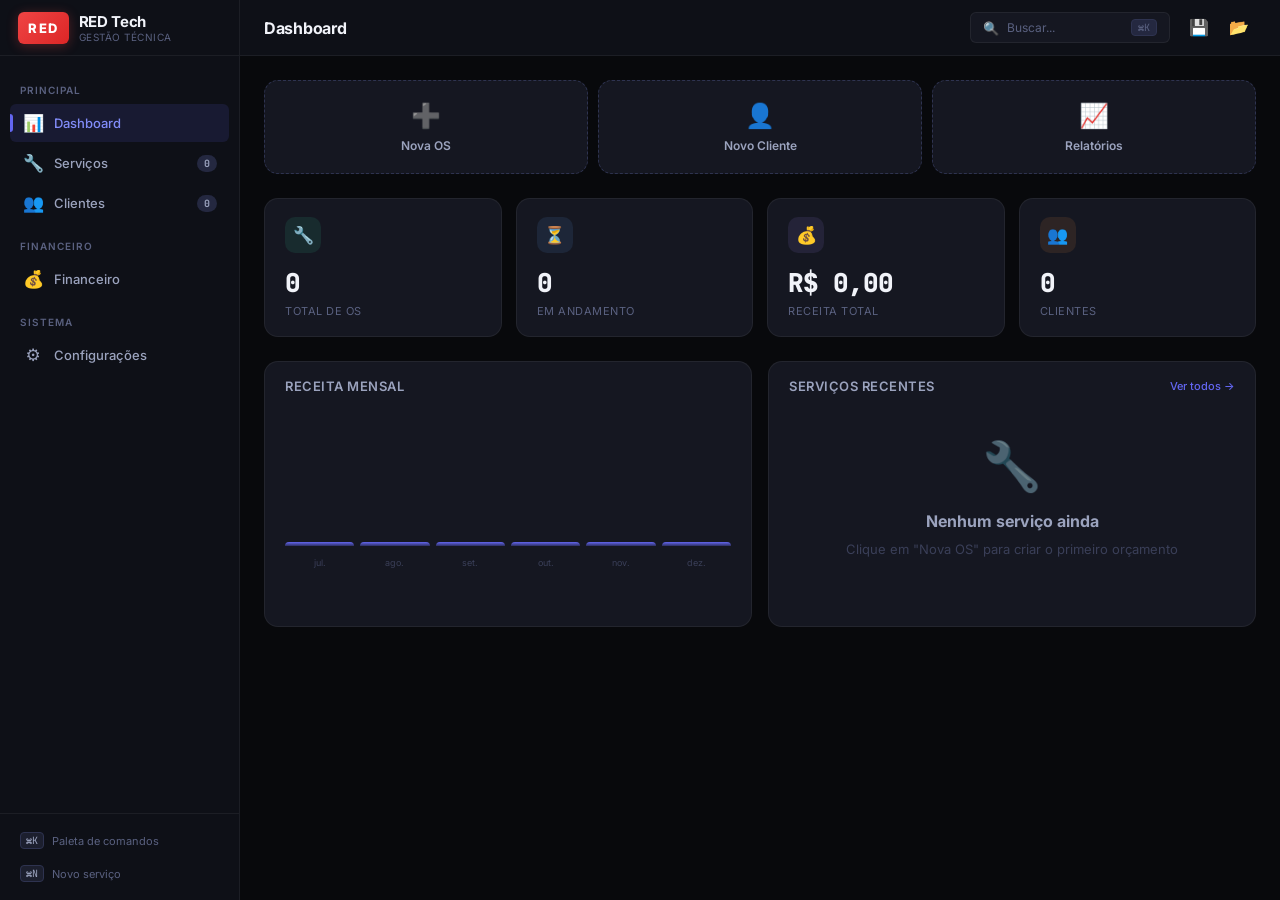
==== commit 72842630: "refactor: achatar estrutura - remover pasta duplicada" ====
--- a/index.html
+++ b/index.html
@@ -6,1546 +6,15 @@
 <title>RED Tech — Gestão de Assistência Técnica</title>
 <link rel="preconnect" href="https://fonts.googleapis.com">
 <link href="https://fonts.googleapis.com/css2?family=Inter:wght@300;400;500;600;700;800&family=JetBrains+Mono:wght@400;500;700&display=swap" rel="stylesheet">
-<style>
-/* ═══════════════════════════════════════════════════════════════
-   RED TECH — Design System
-   Philosophy: Calm Design + Strategic Depth + Emotional Motion
-   ═══════════════════════════════════════════════════════════════ */
-:root {
-    /* Surfaces — from deepest to lightest */
-    --bg-0: #08090c;
-    --bg-1: #0e1017;
-    --bg-2: #151721;
-    --bg-3: #1c1f2e;
-    --bg-4: #242840;
-    --bg-5: #2e3350;
-    --glass: rgba(21,23,33,0.72);
-    --glass-border: rgba(255,255,255,0.06);
+<link rel="stylesheet" href="css/design-system.css">
+<link rel="stylesheet" href="css/layout.css">
+<link rel="stylesheet" href="css/pages.css">
+<link rel="stylesheet" href="css/components.css">
+<link rel="stylesheet" href="css/modal.css">
+<link rel="stylesheet" href="css/print.css">
+<link rel="icon" href="assets/favicon.ico" type="image/x-icon">
+</head>
 
-    /* Brand */
-    --accent: #6366f1;
-    --accent-soft: rgba(99,102,241,0.12);
-    --accent-hover: #818cf8;
-    --accent-glow: rgba(99,102,241,0.25);
-
-    /* Semantic */
-    --green: #34d399;
-    --green-soft: rgba(52,211,153,0.1);
-    --red: #f87171;
-    --red-soft: rgba(248,113,113,0.1);
-    --yellow: #fbbf24;
-    --yellow-soft: rgba(251,191,36,0.1);
-    --blue: #60a5fa;
-    --blue-soft: rgba(96,165,250,0.1);
-    --purple: #a78bfa;
-    --purple-soft: rgba(167,139,250,0.1);
-    --orange: #fb923c;
-    --orange-soft: rgba(251,146,60,0.1);
-
-    /* Text */
-    --text-1: #f1f3f9;
-    --text-2: #9ba3be;
-    --text-3: #5a6180;
-    --text-4: #3a3f58;
-
-    /* Radii */
-    --r-xs: 4px;
-    --r-sm: 6px;
-    --r-md: 10px;
-    --r-lg: 14px;
-    --r-xl: 20px;
-    --r-full: 999px;
-
-    /* Shadows */
-    --sh-sm: 0 1px 3px rgba(0,0,0,0.4);
-    --sh-md: 0 4px 16px rgba(0,0,0,0.45);
-    --sh-lg: 0 12px 40px rgba(0,0,0,0.5);
-    --sh-glow: 0 0 30px var(--accent-glow);
-
-    /* Layout */
-    --sidebar-w: 240px;
-    --sidebar-w-collapsed: 64px;
-    --header-h: 56px;
-}
-
-*, *::before, *::after { box-sizing: border-box; margin: 0; padding: 0; }
-
-html { font-size: 14px; }
-
-body {
-    font-family: 'Inter', -apple-system, system-ui, sans-serif;
-    background: var(--bg-0);
-    color: var(--text-1);
-    min-height: 100vh;
-    overflow: hidden;
-}
-
-/* ── Scrollbar ── */
-::-webkit-scrollbar { width: 5px; height: 5px; }
-::-webkit-scrollbar-track { background: transparent; }
-::-webkit-scrollbar-thumb { background: var(--bg-5); border-radius: 3px; }
-::-webkit-scrollbar-thumb:hover { background: var(--text-3); }
-
-/* ── Animations ── */
-@keyframes fadeIn { from { opacity: 0; } to { opacity: 1; } }
-@keyframes slideUp { from { opacity: 0; transform: translateY(12px); } to { opacity: 1; transform: translateY(0); } }
-@keyframes slideDown { from { opacity: 0; transform: translateY(-12px); } to { opacity: 1; transform: translateY(0); } }
-@keyframes slideRight { from { opacity: 0; transform: translateX(-16px); } to { opacity: 1; transform: translateX(0); } }
-@keyframes scaleIn { from { opacity: 0; transform: scale(0.95); } to { opacity: 1; transform: scale(1); } }
-@keyframes pulse { 0%,100% { transform: scale(1); } 50% { transform: scale(1.04); } }
-@keyframes glow { 0%,100% { box-shadow: var(--sh-glow); } 50% { box-shadow: 0 0 50px var(--accent-glow); } }
-@keyframes shimmer { 0% { background-position: -200% 0; } 100% { background-position: 200% 0; } }
-@keyframes countUp { from { opacity: 0; transform: translateY(8px); } to { opacity: 1; transform: translateY(0); } }
-
-.animate-in { animation: slideUp 0.35s ease-out both; }
-.animate-in-delay-1 { animation-delay: 0.05s; }
-.animate-in-delay-2 { animation-delay: 0.1s; }
-.animate-in-delay-3 { animation-delay: 0.15s; }
-.animate-in-delay-4 { animation-delay: 0.2s; }
-
-/* ═══════════════════════════════════════════════════════════════
-   Layout: Sidebar + Main
-   ═══════════════════════════════════════════════════════════════ */
-.app { display: flex; height: 100vh; }
-
-/* ── Sidebar ── */
-.sidebar {
-    width: var(--sidebar-w);
-    background: var(--bg-1);
-    border-right: 1px solid var(--glass-border);
-    display: flex;
-    flex-direction: column;
-    flex-shrink: 0;
-    transition: width 0.3s cubic-bezier(0.4,0,0.2,1), transform 0.3s cubic-bezier(0.4,0,0.2,1);
-    z-index: 100;
-}
-
-.sidebar-brand {
-    height: var(--header-h);
-    display: flex;
-    align-items: center;
-    padding: 0 18px;
-    gap: 10px;
-    border-bottom: 1px solid var(--glass-border);
-    flex-shrink: 0;
-}
-
-.brand-logo {
-    width: 32px;
-    height: 32px;
-    background: linear-gradient(135deg, #ef4444, #dc2626);
-    border-radius: var(--r-sm);
-    display: flex;
-    align-items: center;
-    justify-content: center;
-    font-weight: 800;
-    font-size: 14px;
-    color: #fff;
-    flex-shrink: 0;
-    box-shadow: 0 2px 12px rgba(239,68,68,0.3);
-}
-
-.brand-text {
-    display: flex;
-    flex-direction: column;
-    overflow: hidden;
-}
-
-.brand-name {
-    font-size: 15px;
-    font-weight: 700;
-    color: var(--text-1);
-    letter-spacing: -0.3px;
-}
-
-.brand-sub {
-    font-size: 10px;
-    color: var(--text-3);
-    letter-spacing: 0.5px;
-    text-transform: uppercase;
-}
-
-.sidebar-nav {
-    flex: 1;
-    padding: 12px 10px;
-    overflow-y: auto;
-    display: flex;
-    flex-direction: column;
-    gap: 2px;
-}
-
-.nav-section {
-    font-size: 10px;
-    font-weight: 600;
-    color: var(--text-3);
-    text-transform: uppercase;
-    letter-spacing: 1px;
-    padding: 16px 10px 6px;
-}
-
-.nav-item {
-    display: flex;
-    align-items: center;
-    gap: 10px;
-    padding: 9px 12px;
-    border-radius: var(--r-sm);
-    cursor: pointer;
-    transition: all 0.15s;
-    color: var(--text-2);
-    font-size: 13px;
-    font-weight: 500;
-    position: relative;
-    user-select: none;
-}
-
-.nav-item:hover { background: var(--bg-3); color: var(--text-1); }
-
-.nav-item.active {
-    background: var(--accent-soft);
-    color: var(--accent-hover);
-}
-
-.nav-item.active::before {
-    content: '';
-    position: absolute;
-    left: 0;
-    top: 50%;
-    transform: translateY(-50%);
-    width: 3px;
-    height: 18px;
-    background: var(--accent);
-    border-radius: 0 3px 3px 0;
-}
-
-.nav-icon { font-size: 17px; width: 22px; text-align: center; flex-shrink: 0; }
-
-.nav-badge {
-    margin-left: auto;
-    background: var(--bg-4);
-    color: var(--text-2);
-    font-size: 10px;
-    font-weight: 700;
-    padding: 2px 7px;
-    border-radius: var(--r-full);
-    font-family: 'JetBrains Mono', monospace;
-}
-
-.nav-item.active .nav-badge { background: var(--accent); color: #fff; }
-
-.sidebar-footer {
-    padding: 12px 10px;
-    border-top: 1px solid var(--glass-border);
-    display: flex;
-    flex-direction: column;
-    gap: 4px;
-}
-
-.kbd-hint {
-    display: flex;
-    align-items: center;
-    gap: 8px;
-    padding: 6px 10px;
-    font-size: 11px;
-    color: var(--text-3);
-}
-
-.kbd {
-    background: var(--bg-3);
-    border: 1px solid var(--bg-5);
-    border-radius: var(--r-xs);
-    padding: 1px 5px;
-    font-family: 'JetBrains Mono', monospace;
-    font-size: 10px;
-    color: var(--text-2);
-}
-
-/* ── Main Area ── */
-.main-area {
-    flex: 1;
-    display: flex;
-    flex-direction: column;
-    overflow: hidden;
-    min-width: 0;
-}
-
-/* ── Top Bar ── */
-.topbar {
-    height: var(--header-h);
-    display: flex;
-    align-items: center;
-    padding: 0 24px;
-    gap: 12px;
-    border-bottom: 1px solid var(--glass-border);
-    flex-shrink: 0;
-    background: var(--bg-1);
-}
-
-.topbar-title {
-    font-size: 16px;
-    font-weight: 700;
-    letter-spacing: -0.3px;
-}
-
-.topbar-search {
-    margin-left: auto;
-    display: flex;
-    align-items: center;
-    gap: 8px;
-    background: var(--bg-2);
-    border: 1px solid var(--glass-border);
-    border-radius: var(--r-sm);
-    padding: 6px 12px;
-    cursor: pointer;
-    transition: all 0.2s;
-    min-width: 200px;
-}
-
-.topbar-search:hover { border-color: var(--bg-5); }
-
-.topbar-search-icon { color: var(--text-3); font-size: 13px; }
-
-.topbar-search-text { color: var(--text-3); font-size: 12px; flex: 1; }
-
-.topbar-search-kbd {
-    background: var(--bg-4);
-    border: 1px solid var(--bg-5);
-    border-radius: var(--r-xs);
-    padding: 1px 6px;
-    font-family: 'JetBrains Mono', monospace;
-    font-size: 10px;
-    color: var(--text-3);
-}
-
-.topbar-actions { display: flex; gap: 6px; }
-
-.btn-topbar {
-    width: 34px; height: 34px;
-    border-radius: var(--r-sm);
-    background: transparent;
-    border: 1px solid transparent;
-    color: var(--text-3);
-    font-size: 16px;
-    cursor: pointer;
-    display: flex;
-    align-items: center;
-    justify-content: center;
-    transition: all 0.15s;
-}
-
-.btn-topbar:hover { background: var(--bg-3); color: var(--text-1); border-color: var(--glass-border); }
-
-/* ── Content Area ── */
-.content {
-    flex: 1;
-    overflow-y: auto;
-    padding: 24px;
-}
-
-/* ═══════════════════════════════════════════════════════════════
-   Page: Dashboard
-   ═══════════════════════════════════════════════════════════════ */
-.dash-stats {
-    display: grid;
-    grid-template-columns: repeat(4, 1fr);
-    gap: 14px;
-    margin-bottom: 24px;
-}
-
-.stat-card {
-    background: var(--bg-2);
-    border: 1px solid var(--glass-border);
-    border-radius: var(--r-lg);
-    padding: 18px 20px;
-    transition: all 0.25s;
-    position: relative;
-    overflow: hidden;
-}
-
-.stat-card::after {
-    content: '';
-    position: absolute;
-    top: 0;
-    left: 0;
-    right: 0;
-    height: 2px;
-    background: linear-gradient(90deg, transparent, var(--accent), transparent);
-    opacity: 0;
-    transition: opacity 0.3s;
-}
-
-.stat-card:hover { border-color: var(--bg-5); transform: translateY(-2px); box-shadow: var(--sh-md); }
-.stat-card:hover::after { opacity: 1; }
-
-.stat-icon {
-    width: 36px;
-    height: 36px;
-    border-radius: var(--r-md);
-    display: flex;
-    align-items: center;
-    justify-content: center;
-    font-size: 17px;
-    margin-bottom: 12px;
-}
-
-.stat-icon.green { background: var(--green-soft); }
-.stat-icon.blue { background: var(--blue-soft); }
-.stat-icon.purple { background: var(--purple-soft); }
-.stat-icon.orange { background: var(--orange-soft); }
-
-.stat-value {
-    font-size: 26px;
-    font-weight: 800;
-    letter-spacing: -1px;
-    font-family: 'JetBrains Mono', monospace;
-    animation: countUp 0.5s ease-out;
-}
-
-.stat-label {
-    font-size: 11px;
-    color: var(--text-3);
-    text-transform: uppercase;
-    letter-spacing: 0.5px;
-    margin-top: 4px;
-}
-
-.stat-change {
-    display: inline-flex;
-    align-items: center;
-    gap: 3px;
-    font-size: 11px;
-    font-weight: 600;
-    margin-top: 8px;
-    padding: 2px 7px;
-    border-radius: var(--r-full);
-}
-
-.stat-change.up { color: var(--green); background: var(--green-soft); }
-.stat-change.down { color: var(--red); background: var(--red-soft); }
-
-/* ── Dashboard Grid ── */
-.dash-grid {
-    display: grid;
-    grid-template-columns: 1fr 1fr;
-    gap: 16px;
-}
-
-.dash-panel {
-    background: var(--bg-2);
-    border: 1px solid var(--glass-border);
-    border-radius: var(--r-lg);
-    overflow: hidden;
-}
-
-.dash-panel-header {
-    display: flex;
-    align-items: center;
-    justify-content: space-between;
-    padding: 16px 20px 12px;
-}
-
-.dash-panel-title {
-    font-size: 13px;
-    font-weight: 600;
-    color: var(--text-2);
-    text-transform: uppercase;
-    letter-spacing: 0.5px;
-}
-
-.dash-panel-action {
-    font-size: 11px;
-    color: var(--accent);
-    cursor: pointer;
-    font-weight: 500;
-    transition: color 0.15s;
-}
-
-.dash-panel-action:hover { color: var(--accent-hover); }
-
-.dash-panel-body { padding: 0 20px 16px; }
-
-/* ── Job List Item ── */
-.job-row {
-    display: flex;
-    align-items: center;
-    gap: 12px;
-    padding: 10px 0;
-    border-bottom: 1px solid var(--glass-border);
-    transition: background 0.15s;
-    cursor: pointer;
-}
-
-.job-row:last-child { border-bottom: none; }
-.job-row:hover { background: var(--bg-3); margin: 0 -20px; padding: 10px 20px; border-radius: var(--r-sm); }
-
-.job-status-dot {
-    width: 8px;
-    height: 8px;
-    border-radius: 50%;
-    flex-shrink: 0;
-}
-
-.job-status-dot.pendente { background: var(--yellow); box-shadow: 0 0 8px rgba(251,191,36,0.4); }
-.job-status-dot.em_andamento { background: var(--blue); box-shadow: 0 0 8px rgba(96,165,250,0.4); }
-.job-status-dot.aguardando { background: var(--orange); box-shadow: 0 0 8px rgba(251,146,60,0.4); }
-.job-status-dot.concluido { background: var(--green); box-shadow: 0 0 8px rgba(52,211,153,0.4); }
-.job-status-dot.entregue { background: var(--text-3); }
-
-.job-info { flex: 1; min-width: 0; }
-
-.job-client {
-    font-size: 13px;
-    font-weight: 600;
-    color: var(--text-1);
-    white-space: nowrap;
-    overflow: hidden;
-    text-overflow: ellipsis;
-}
-
-.job-equip {
-    font-size: 11px;
-    color: var(--text-3);
-    white-space: nowrap;
-    overflow: hidden;
-    text-overflow: ellipsis;
-}
-
-.job-amount {
-    font-size: 13px;
-    font-weight: 700;
-    font-family: 'JetBrains Mono', monospace;
-    color: var(--accent);
-    white-space: nowrap;
-}
-
-.job-date {
-    font-size: 10px;
-    color: var(--text-3);
-    white-space: nowrap;
-}
-
-/* ── Quick Actions ── */
-.quick-actions {
-    display: grid;
-    grid-template-columns: repeat(3, 1fr);
-    gap: 10px;
-    margin-bottom: 24px;
-}
-
-.quick-btn {
-    background: var(--bg-2);
-    border: 1px dashed var(--bg-5);
-    border-radius: var(--r-lg);
-    padding: 20px 16px;
-    display: flex;
-    flex-direction: column;
-    align-items: center;
-    gap: 8px;
-    cursor: pointer;
-    transition: all 0.2s;
-    text-align: center;
-}
-
-.quick-btn:hover {
-    border-color: var(--accent);
-    border-style: solid;
-    background: var(--accent-soft);
-    transform: translateY(-2px);
-    box-shadow: var(--sh-glow);
-}
-
-.quick-btn-icon { font-size: 24px; }
-
-.quick-btn-label {
-    font-size: 12px;
-    font-weight: 600;
-    color: var(--text-2);
-}
-
-.quick-btn:hover .quick-btn-label { color: var(--accent-hover); }
-
-/* ═══════════════════════════════════════════════════════════════
-   Page: Jobs
-   ═══════════════════════════════════════════════════════════════ */
-.page-header {
-    display: flex;
-    align-items: center;
-    justify-content: space-between;
-    margin-bottom: 20px;
-    gap: 12px;
-    flex-wrap: wrap;
-}
-
-.page-title {
-    font-size: 20px;
-    font-weight: 800;
-    letter-spacing: -0.5px;
-}
-
-.btn-primary {
-    background: var(--accent);
-    color: #fff;
-    border: none;
-    padding: 9px 18px;
-    border-radius: var(--r-sm);
-    font-weight: 600;
-    font-size: 13px;
-    font-family: inherit;
-    cursor: pointer;
-    display: flex;
-    align-items: center;
-    gap: 6px;
-    transition: all 0.2s;
-    white-space: nowrap;
-}
-
-.btn-primary:hover { background: var(--accent-hover); box-shadow: var(--sh-glow); transform: translateY(-1px); }
-
-.btn-secondary {
-    background: var(--bg-3);
-    color: var(--text-2);
-    border: 1px solid var(--glass-border);
-    padding: 9px 18px;
-    border-radius: var(--r-sm);
-    font-weight: 600;
-    font-size: 13px;
-    font-family: inherit;
-    cursor: pointer;
-    display: flex;
-    align-items: center;
-    gap: 6px;
-    transition: all 0.2s;
-}
-
-.btn-secondary:hover { background: var(--bg-4); color: var(--text-1); }
-
-.btn-danger {
-    background: var(--red-soft);
-    color: var(--red);
-    border: 1px solid rgba(248,113,113,0.2);
-    padding: 9px 18px;
-    border-radius: var(--r-sm);
-    font-weight: 600;
-    font-size: 13px;
-    font-family: inherit;
-    cursor: pointer;
-    transition: all 0.2s;
-}
-
-.btn-danger:hover { background: rgba(248,113,113,0.2); }
-
-.btn-sm { padding: 6px 12px; font-size: 12px; }
-
-/* ── Filter Bar ── */
-.filter-bar {
-    display: flex;
-    gap: 8px;
-    margin-bottom: 16px;
-    flex-wrap: wrap;
-}
-
-.filter-chip {
-    padding: 6px 14px;
-    border-radius: var(--r-full);
-    font-size: 12px;
-    font-weight: 600;
-    cursor: pointer;
-    border: 1px solid var(--glass-border);
-    background: var(--bg-2);
-    color: var(--text-2);
-    transition: all 0.15s;
-    user-select: none;
-}
-
-.filter-chip:hover { border-color: var(--bg-5); color: var(--text-1); }
-.filter-chip.active { background: var(--accent); color: #fff; border-color: var(--accent); }
-
-/* ── Jobs Grid ── */
-.jobs-grid {
-    display: grid;
-    grid-template-columns: repeat(auto-fill, minmax(320px, 1fr));
-    gap: 14px;
-}
-
-.job-card {
-    background: var(--bg-2);
-    border: 1px solid var(--glass-border);
-    border-radius: var(--r-lg);
-    padding: 18px;
-    transition: all 0.2s;
-    cursor: pointer;
-    position: relative;
-    overflow: hidden;
-}
-
-.job-card:hover { border-color: var(--bg-5); transform: translateY(-2px); box-shadow: var(--sh-md); }
-
-.job-card-header {
-    display: flex;
-    align-items: flex-start;
-    justify-content: space-between;
-    margin-bottom: 12px;
-}
-
-.job-card-id {
-    font-size: 10px;
-    font-weight: 700;
-    color: var(--text-3);
-    font-family: 'JetBrains Mono', monospace;
-    letter-spacing: 0.5px;
-}
-
-.status-badge {
-    display: inline-flex;
-    align-items: center;
-    gap: 5px;
-    padding: 3px 10px;
-    border-radius: var(--r-full);
-    font-size: 10px;
-    font-weight: 700;
-    text-transform: uppercase;
-    letter-spacing: 0.5px;
-}
-
-.status-badge.pendente { background: var(--yellow-soft); color: var(--yellow); }
-.status-badge.em_andamento { background: var(--blue-soft); color: var(--blue); }
-.status-badge.aguardando { background: var(--orange-soft); color: var(--orange); }
-.status-badge.concluido { background: var(--green-soft); color: var(--green); }
-.status-badge.entregue { background: var(--bg-4); color: var(--text-3); }
-
-.job-card-client {
-    font-size: 15px;
-    font-weight: 700;
-    color: var(--text-1);
-    margin-bottom: 4px;
-}
-
-.job-card-equip {
-    font-size: 12px;
-    color: var(--text-3);
-    margin-bottom: 12px;
-}
-
-.job-card-services {
-    display: flex;
-    flex-wrap: wrap;
-    gap: 4px;
-    margin-bottom: 12px;
-}
-
-.service-tag {
-    background: var(--bg-3);
-    color: var(--text-2);
-    padding: 3px 8px;
-    border-radius: var(--r-full);
-    font-size: 10px;
-    font-weight: 500;
-}
-
-.job-card-footer {
-    display: flex;
-    align-items: center;
-    justify-content: space-between;
-    padding-top: 12px;
-    border-top: 1px solid var(--glass-border);
-}
-
-.job-card-total {
-    font-size: 16px;
-    font-weight: 800;
-    font-family: 'JetBrains Mono', monospace;
-    color: var(--accent);
-}
-
-.job-card-date {
-    font-size: 10px;
-    color: var(--text-3);
-}
-
-/* ═══════════════════════════════════════════════════════════════
-   Page: Job Detail / Editor
-   ═══════════════════════════════════════════════════════════════ */
-.editor-layout {
-    display: grid;
-    grid-template-columns: 1fr 1fr;
-    gap: 20px;
-    align-items: start;
-}
-
-.form-section {
-    background: var(--bg-2);
-    border: 1px solid var(--glass-border);
-    border-radius: var(--r-lg);
-    padding: 20px;
-}
-
-.form-section-title {
-    font-size: 11px;
-    font-weight: 700;
-    text-transform: uppercase;
-    letter-spacing: 1px;
-    color: var(--text-3);
-    margin-bottom: 16px;
-    display: flex;
-    align-items: center;
-    gap: 8px;
-}
-
-.form-section-title .dot {
-    width: 6px;
-    height: 6px;
-    border-radius: 50%;
-    background: var(--accent);
-}
-
-.form-group { margin-bottom: 14px; }
-
-.form-label {
-    display: block;
-    font-size: 11px;
-    font-weight: 600;
-    color: var(--text-3);
-    text-transform: uppercase;
-    letter-spacing: 0.5px;
-    margin-bottom: 6px;
-}
-
-.form-label .req { color: var(--red); margin-left: 2px; }
-
-.form-input,
-.form-select,
-.form-textarea {
-    width: 100%;
-    padding: 9px 12px;
-    background: var(--bg-3);
-    border: 1px solid var(--glass-border);
-    border-radius: var(--r-sm);
-    color: var(--text-1);
-    font-size: 13px;
-    font-family: inherit;
-    outline: none;
-    transition: all 0.2s;
-}
-
-.form-textarea { min-height: 70px; resize: vertical; }
-
-.form-input:focus,
-.form-select:focus,
-.form-textarea:focus {
-    border-color: var(--accent);
-    box-shadow: 0 0 0 3px var(--accent-glow);
-}
-
-.form-input::placeholder,
-.form-textarea::placeholder { color: var(--text-4); }
-
-.form-select {
-    appearance: none;
-    background-image: url("data:image/svg+xml,%3Csvg xmlns='http://www.w3.org/2000/svg' width='12' height='12' viewBox='0 0 24 24' fill='none' stroke='%235a6180' stroke-width='2'%3E%3Cpath d='M6 9l6 6 6-6'/%3E%3C/svg%3E");
-    background-repeat: no-repeat;
-    background-position: right 10px center;
-    padding-right: 32px;
-}
-
-.form-hint { font-size: 10px; color: var(--text-4); margin-top: 4px; }
-
-.form-row { display: grid; grid-template-columns: 1fr 1fr; gap: 12px; }
-.form-row-3 { display: grid; grid-template-columns: 2fr 1fr 1fr auto; gap: 8px; align-items: end; }
-
-/* ── Service Checkbox List ── */
-.svc-list { display: flex; flex-direction: column; gap: 4px; }
-
-.svc-item {
-    display: flex;
-    align-items: center;
-    gap: 10px;
-    padding: 8px 12px;
-    border: 1px solid var(--glass-border);
-    border-radius: var(--r-sm);
-    background: var(--bg-3);
-    transition: all 0.15s;
-    cursor: pointer;
-}
-
-.svc-item:hover { border-color: var(--bg-5); }
-.svc-item.checked { border-color: var(--accent); background: var(--accent-soft); }
-
-.svc-check {
-    appearance: none;
-    -webkit-appearance: none;
-    width: 16px; height: 16px;
-    border: 2px solid var(--bg-5);
-    border-radius: 4px;
-    flex-shrink: 0;
-    cursor: pointer;
-    background: var(--bg-2);
-    position: relative;
-    transition: all 0.2s;
-}
-
-.svc-check:checked { background: var(--accent); border-color: var(--accent); }
-.svc-check:checked::after {
-    content: '✓';
-    position: absolute;
-    left: 2px; top: -1px;
-    font-size: 10px;
-    color: #fff;
-    font-weight: bold;
-}
-
-.svc-info { flex: 1; }
-
-.svc-name { font-size: 12px; font-weight: 600; color: var(--text-1); }
-
-.svc-price {
-    font-size: 11px;
-    font-weight: 700;
-    color: var(--accent);
-    font-family: 'JetBrains Mono', monospace;
-}
-
-.svc-qty {
-    width: 50px;
-    padding: 4px 6px;
-    background: var(--bg-2);
-    border: 1px solid var(--glass-border);
-    border-radius: var(--r-xs);
-    color: var(--text-1);
-    font-size: 12px;
-    font-family: 'JetBrains Mono', monospace;
-    text-align: center;
-    outline: none;
-}
-
-.svc-qty:focus { border-color: var(--accent); }
-
-/* ── Custom Items ── */
-.custom-item-row {
-    display: flex;
-    align-items: center;
-    gap: 8px;
-    padding: 7px 10px;
-    background: var(--bg-3);
-    border: 1px solid var(--glass-border);
-    border-radius: var(--r-sm);
-    margin-bottom: 4px;
-    animation: slideRight 0.2s ease-out;
-}
-
-.custom-item-row .ci-name { flex: 1; font-size: 12px; color: var(--text-1); font-weight: 500; }
-.custom-item-row .ci-price { font-size: 12px; font-family: 'JetBrains Mono', monospace; color: var(--accent); font-weight: 700; }
-.custom-item-row .ci-qty { font-size: 11px; color: var(--text-3); }
-
-.ci-delete {
-    background: none;
-    border: none;
-    color: var(--red);
-    cursor: pointer;
-    font-size: 14px;
-    opacity: 0.5;
-    transition: all 0.15s;
-    padding: 2px;
-}
-
-.ci-delete:hover { opacity: 1; transform: scale(1.2); }
-
-/* ═══════════════════════════════════════════════════════════════
-   Preview / Receipt
-   ═══════════════════════════════════════════════════════════════ */
-.receipt {
-    background: var(--bg-2);
-    border: 1px solid var(--glass-border);
-    border-radius: var(--r-lg);
-    padding: 24px;
-    position: sticky;
-    top: 0;
-}
-
-.receipt-header {
-    text-align: center;
-    padding-bottom: 16px;
-    margin-bottom: 16px;
-    border-bottom: 1px dashed var(--bg-5);
-}
-
-.receipt-brand {
-    font-size: 10px;
-    font-weight: 800;
-    text-transform: uppercase;
-    letter-spacing: 3px;
-    color: var(--accent);
-    margin-bottom: 2px;
-}
-
-.receipt-title {
-    font-size: 16px;
-    font-weight: 700;
-    color: var(--text-1);
-}
-
-.receipt-meta {
-    font-size: 10px;
-    color: var(--text-4);
-    font-family: 'JetBrains Mono', monospace;
-    margin-top: 4px;
-}
-
-.receipt-client-block {
-    margin-bottom: 16px;
-    font-size: 12px;
-    color: var(--text-2);
-    line-height: 1.7;
-}
-
-.receipt-client-block strong { color: var(--text-1); }
-
-.receipt-table {
-    width: 100%;
-    border-collapse: collapse;
-    font-size: 12px;
-    margin-bottom: 16px;
-}
-
-.receipt-table th {
-    font-size: 9px;
-    font-weight: 700;
-    text-transform: uppercase;
-    letter-spacing: 0.8px;
-    color: var(--text-4);
-    padding-bottom: 8px;
-    border-bottom: 1px solid var(--bg-5);
-    text-align: left;
-}
-
-.receipt-table th:last-child { text-align: right; }
-
-.receipt-table td {
-    padding: 8px 0;
-    border-bottom: 1px solid var(--glass-border);
-    color: var(--text-2);
-}
-
-.receipt-table td:first-child { color: var(--text-1); }
-.receipt-table td:last-child { text-align: right; font-family: 'JetBrains Mono', monospace; font-weight: 600; color: var(--accent); }
-
-.receipt-empty {
-    text-align: center;
-    color: var(--text-4);
-    padding: 24px 0;
-    font-size: 12px;
-}
-
-.receipt-total-bar {
-    display: flex;
-    justify-content: space-between;
-    align-items: center;
-    padding: 12px 14px;
-    background: var(--accent-soft);
-    border: 1px solid rgba(99,102,241,0.2);
-    border-radius: var(--r-md);
-}
-
-.receipt-total-label {
-    font-size: 11px;
-    font-weight: 700;
-    text-transform: uppercase;
-    letter-spacing: 0.8px;
-    color: var(--accent);
-}
-
-.receipt-total-value {
-    font-size: 20px;
-    font-weight: 800;
-    font-family: 'JetBrains Mono', monospace;
-    color: var(--text-1);
-}
-
-.receipt-pix {
-    display: none;
-    margin-top: 14px;
-    padding: 12px;
-    background: var(--green-soft);
-    border: 1px dashed rgba(52,211,153,0.3);
-    border-radius: var(--r-md);
-    text-align: center;
-    animation: fadeIn 0.3s ease-out;
-}
-
-.receipt-pix.show { display: block; }
-
-.receipt-pix-title {
-    font-size: 10px;
-    font-weight: 700;
-    text-transform: uppercase;
-    letter-spacing: 1px;
-    color: var(--green);
-    margin-bottom: 4px;
-}
-
-.receipt-pix-key {
-    font-size: 13px;
-    font-weight: 700;
-    font-family: 'JetBrains Mono', monospace;
-    color: var(--green);
-    cursor: pointer;
-    word-break: break-all;
-}
-
-.receipt-pix-key:hover { opacity: 0.8; }
-
-.receipt-actions {
-    display: flex;
-    gap: 8px;
-    margin-top: 14px;
-}
-
-.btn-whatsapp {
-    flex: 1;
-    padding: 10px;
-    background: linear-gradient(135deg, #25d366, #128c7e);
-    color: #fff;
-    border: none;
-    border-radius: var(--r-sm);
-    font-weight: 700;
-    font-size: 12px;
-    font-family: inherit;
-    cursor: pointer;
-    display: flex;
-    align-items: center;
-    justify-content: center;
-    gap: 6px;
-    transition: all 0.2s;
-}
-
-.btn-whatsapp:hover { filter: brightness(1.1); transform: translateY(-1px); box-shadow: 0 4px 16px rgba(37,211,102,0.3); }
-
-.btn-print {
-    padding: 10px 14px;
-    background: var(--bg-3);
-    color: var(--text-2);
-    border: 1px solid var(--glass-border);
-    border-radius: var(--r-sm);
-    font-weight: 600;
-    font-size: 12px;
-    font-family: inherit;
-    cursor: pointer;
-    transition: all 0.2s;
-}
-
-.btn-print:hover { background: var(--bg-4); color: var(--text-1); }
-
-/* ═══════════════════════════════════════════════════════════════
-   Page: Clients
-   ═══════════════════════════════════════════════════════════════ */
-.clients-table-wrap {
-    background: var(--bg-2);
-    border: 1px solid var(--glass-border);
-    border-radius: var(--r-lg);
-    overflow: hidden;
-}
-
-.clients-table {
-    width: 100%;
-    border-collapse: collapse;
-    font-size: 13px;
-}
-
-.clients-table th {
-    font-size: 10px;
-    font-weight: 700;
-    text-transform: uppercase;
-    letter-spacing: 0.8px;
-    color: var(--text-3);
-    padding: 14px 16px;
-    text-align: left;
-    border-bottom: 1px solid var(--glass-border);
-    background: var(--bg-3);
-}
-
-.clients-table td {
-    padding: 12px 16px;
-    border-bottom: 1px solid var(--glass-border);
-    color: var(--text-2);
-    transition: background 0.1s;
-}
-
-.clients-table tr:hover td { background: rgba(99,102,241,0.03); }
-
-.clients-table td:first-child { font-weight: 600; color: var(--text-1); }
-
-.client-jobs-count {
-    display: inline-flex;
-    align-items: center;
-    justify-content: center;
-    min-width: 24px;
-    height: 20px;
-    background: var(--accent-soft);
-    color: var(--accent);
-    border-radius: var(--r-full);
-    font-size: 10px;
-    font-weight: 700;
-    font-family: 'JetBrains Mono', monospace;
-}
-
-/* ═══════════════════════════════════════════════════════════════
-   Page: Finance
-   ═══════════════════════════════════════════════════════════════ */
-.finance-summary {
-    display: grid;
-    grid-template-columns: repeat(3, 1fr);
-    gap: 14px;
-    margin-bottom: 24px;
-}
-
-.finance-card {
-    background: var(--bg-2);
-    border: 1px solid var(--glass-border);
-    border-radius: var(--r-lg);
-    padding: 20px;
-    text-align: center;
-}
-
-.finance-card-value {
-    font-size: 28px;
-    font-weight: 800;
-    font-family: 'JetBrains Mono', monospace;
-    letter-spacing: -1px;
-}
-
-.finance-card-value.green { color: var(--green); }
-.finance-card-value.yellow { color: var(--yellow); }
-.finance-card-value.blue { color: var(--blue); }
-
-.finance-card-label {
-    font-size: 11px;
-    color: var(--text-3);
-    text-transform: uppercase;
-    letter-spacing: 0.5px;
-    margin-top: 4px;
-}
-
-.chart-placeholder {
-    background: var(--bg-2);
-    border: 1px solid var(--glass-border);
-    border-radius: var(--r-lg);
-    padding: 24px;
-    margin-bottom: 16px;
-}
-
-.chart-bar-container { display: flex; align-items: flex-end; gap: 6px; height: 140px; padding-top: 10px; }
-
-.chart-bar {
-    flex: 1;
-    border-radius: var(--r-xs) var(--r-xs) 0 0;
-    background: linear-gradient(180deg, var(--accent) 0%, rgba(99,102,241,0.3) 100%);
-    min-height: 4px;
-    transition: height 0.5s cubic-bezier(0.4,0,0.2,1);
-    position: relative;
-}
-
-.chart-bar:hover { opacity: 0.85; }
-
-.chart-bar-label {
-    position: absolute;
-    bottom: -22px;
-    left: 50%;
-    transform: translateX(-50%);
-    font-size: 9px;
-    color: var(--text-4);
-    white-space: nowrap;
-}
-
-.chart-bar-value {
-    position: absolute;
-    top: -18px;
-    left: 50%;
-    transform: translateX(-50%);
-    font-size: 9px;
-    font-weight: 700;
-    font-family: 'JetBrains Mono', monospace;
-    color: var(--text-2);
-    white-space: nowrap;
-}
-
-/* ═══════════════════════════════════════════════════════════════
-   Page: Settings
-   ═══════════════════════════════════════════════════════════════ */
-.settings-grid {
-    display: grid;
-    grid-template-columns: 1fr 1fr;
-    gap: 16px;
-}
-
-/* ═══════════════════════════════════════════════════════════════
-   Command Palette
-   ═══════════════════════════════════════════════════════════════ */
-.palette-overlay {
-    position: fixed;
-    inset: 0;
-    background: rgba(0,0,0,0.6);
-    backdrop-filter: blur(4px);
-    z-index: 999;
-    display: none;
-    align-items: flex-start;
-    justify-content: center;
-    padding-top: 20vh;
-    animation: fadeIn 0.15s ease-out;
-}
-
-.palette-overlay.open { display: flex; }
-
-.palette {
-    width: 520px;
-    max-width: 90vw;
-    background: var(--bg-2);
-    border: 1px solid var(--bg-5);
-    border-radius: var(--r-xl);
-    box-shadow: var(--sh-lg);
-    overflow: hidden;
-    animation: scaleIn 0.2s ease-out;
-}
-
-.palette-input-wrap {
-    display: flex;
-    align-items: center;
-    padding: 14px 18px;
-    gap: 10px;
-    border-bottom: 1px solid var(--glass-border);
-}
-
-.palette-input-icon { color: var(--text-3); font-size: 16px; }
-
-.palette-input {
-    flex: 1;
-    background: transparent;
-    border: none;
-    color: var(--text-1);
-    font-size: 15px;
-    font-family: inherit;
-    outline: none;
-}
-
-.palette-input::placeholder { color: var(--text-4); }
-
-.palette-results {
-    max-height: 320px;
-    overflow-y: auto;
-    padding: 6px;
-}
-
-.palette-group-label {
-    font-size: 10px;
-    font-weight: 700;
-    text-transform: uppercase;
-    letter-spacing: 0.8px;
-    color: var(--text-4);
-    padding: 8px 12px 4px;
-}
-
-.palette-item {
-    display: flex;
-    align-items: center;
-    gap: 10px;
-    padding: 9px 12px;
-    border-radius: var(--r-sm);
-    cursor: pointer;
-    transition: background 0.1s;
-}
-
-.palette-item:hover,
-.palette-item.selected { background: var(--bg-4); }
-
-.palette-item-icon { font-size: 15px; width: 22px; text-align: center; color: var(--text-3); }
-.palette-item-label { font-size: 13px; font-weight: 500; color: var(--text-1); flex: 1; }
-
-.palette-item-hint {
-    font-size: 11px;
-    color: var(--text-4);
-}
-
-.palette-footer {
-    padding: 8px 14px;
-    border-top: 1px solid var(--glass-border);
-    display: flex;
-    gap: 12px;
-    font-size: 10px;
-    color: var(--text-4);
-}
-
-.palette-footer kbd {
-    background: var(--bg-4);
-    border: 1px solid var(--bg-5);
-    border-radius: 3px;
-    padding: 1px 5px;
-    font-family: 'JetBrains Mono', monospace;
-    font-size: 9px;
-}
-
-/* ═══════════════════════════════════════════════════════════════
-   Modal
-   ═══════════════════════════════════════════════════════════════ */
-.modal-overlay {
-    position: fixed;
-    inset: 0;
-    background: rgba(0,0,0,0.6);
-    backdrop-filter: blur(4px);
-    z-index: 900;
-    display: none;
-    align-items: center;
-    justify-content: center;
-    animation: fadeIn 0.15s ease-out;
-}
-
-.modal-overlay.open { display: flex; }
-
-.modal {
-    background: var(--bg-2);
-    border: 1px solid var(--bg-5);
-    border-radius: var(--r-xl);
-    box-shadow: var(--sh-lg);
-    padding: 24px;
-    width: 480px;
-    max-width: 90vw;
-    max-height: 80vh;
-    overflow-y: auto;
-    animation: scaleIn 0.2s ease-out;
-}
-
-.modal-title {
-    font-size: 16px;
-    font-weight: 700;
-    margin-bottom: 16px;
-}
-
-.modal-actions {
-    display: flex;
-    gap: 8px;
-    justify-content: flex-end;
-    margin-top: 20px;
-}
-
-/* ═══════════════════════════════════════════════════════════════
-   Toast
-   ═══════════════════════════════════════════════════════════════ */
-.toast-container {
-    position: fixed;
-    bottom: 24px;
-    right: 24px;
-    z-index: 9999;
-    display: flex;
-    flex-direction: column;
-    gap: 8px;
-}
-
-.toast {
-    padding: 10px 18px;
-    border-radius: var(--r-md);
-    font-size: 12px;
-    font-weight: 600;
-    color: #fff;
-    box-shadow: var(--sh-lg);
-    transform: translateX(120%);
-    transition: all 0.3s cubic-bezier(0.4,0,0.2,1);
-    display: flex;
-    align-items: center;
-    gap: 8px;
-}
-
-.toast.show { transform: translateX(0); }
-.toast.success { background: var(--green); }
-.toast.error { background: var(--red); }
-.toast.info { background: var(--accent); }
-
-/* ═══════════════════════════════════════════════════════════════
-   Empty State
-   ═══════════════════════════════════════════════════════════════ */
-.empty-state {
-    text-align: center;
-    padding: 60px 20px;
-    color: var(--text-4);
-}
-
-.empty-state-icon { font-size: 48px; margin-bottom: 16px; opacity: 0.5; }
-.empty-state-title { font-size: 16px; font-weight: 700; color: var(--text-2); margin-bottom: 8px; }
-.empty-state-text { font-size: 13px; margin-bottom: 20px; line-height: 1.6; }
-
-/* ═══════════════════════════════════════════════════════════════
-   Mobile Sidebar Toggle
-   ═══════════════════════════════════════════════════════════════ */
-.sidebar-toggle {
-    display: none;
-    width: 34px; height: 34px;
-    border-radius: var(--r-sm);
-    background: transparent;
-    border: 1px solid transparent;
-    color: var(--text-3);
-    font-size: 18px;
-    cursor: pointer;
-    align-items: center;
-    justify-content: center;
-}
-
-/* ═══════════════════════════════════════════════════════════════
-   Responsive
-   ═══════════════════════════════════════════════════════════════ */
-@media (max-width: 1024px) {
-    .dash-stats { grid-template-columns: repeat(2, 1fr); }
-    .dash-grid { grid-template-columns: 1fr; }
-    .editor-layout { grid-template-columns: 1fr; }
-    .finance-summary { grid-template-columns: 1fr; }
-    .settings-grid { grid-template-columns: 1fr; }
-}
-
-@media (max-width: 768px) {
-    .sidebar {
-        position: fixed;
-        left: 0; top: 0; bottom: 0;
-        transform: translateX(-100%);
-        z-index: 200;
-        box-shadow: var(--sh-lg);
-    }
-    .sidebar.open { transform: translateX(0); }
-    .sidebar-toggle { display: flex; }
-    .content { padding: 16px; }
-    .topbar { padding: 0 16px; }
-    .jobs-grid { grid-template-columns: 1fr; }
-    .quick-actions { grid-template-columns: 1fr; }
-    .form-row-3 { grid-template-columns: 1fr; }
-}
-
-/* ═══════════════════════════════════════════════════════════════
-   Print
-   ═══════════════════════════════════════════════════════════════ */    @media print {
-    body { background: #fff; overflow: visible; }
-    .app { display: block; height: auto; }
-    .sidebar, .topbar, .sidebar-toggle { display: none !important; }
-    .main-area { display: block; overflow: visible; }
-    .content { padding: 20px; overflow: visible; }
-    .editor-layout { grid-template-columns: 1fr; }
-    .receipt { border: none; background: #fff; padding: 0; color: #000; }
-    .receipt-brand { color: #1d4ed8; }
-    .receipt-title { color: #000; }
-    .receipt-meta { color: #666; }
-    .receipt-client-block { color: #333; }
-    .receipt-client-block strong { color: #000; }
-    .receipt-table td { color: #333; border-bottom-color: #ddd; }
-    .receipt-table td:last-child { color: #000; }
-    .receipt-table th { color: #666; border-bottom-color: #ddd; }
-    .receipt-total-bar { background: #f1f5f9; border: 1px solid #ccc; }
-    .receipt-total-label { color: #1d4ed8; }
-    .receipt-total-value { color: #000; }
-    .receipt-pix { background: #f0fdf4; border-color: #16a34a; }
-    .receipt-pix-title { color: #15803d; }
-    .receipt-pix-key { color: #15803d; }
-    .receipt-actions, .btn-primary, .btn-secondary, .btn-danger,
-    .filter-bar, .page-header, .quick-actions, .dash-stats,
-    .dash-grid, .finance-summary, .chart-placeholder,
-    .clients-table-wrap, .settings-grid, .nav-item,
-    .form-section, .svc-list, .form-row-3, .custom-item-row { display: none !important; }
-    .stat-card, .form-section, .dash-panel { border: 1px solid #ddd; background: #fafafa; }
-    .clients-table-wrap { border: 1px solid #ddd; }
-}
-</style>
-</head>
 <body>
 
 <div class="app" id="app">
@@ -1553,7 +22,7 @@
 <!-- ═══════════════ SIDEBAR ═══════════════ -->
 <aside class="sidebar" id="sidebar">
     <div class="sidebar-brand">
-        <div class="brand-logo">R</div>
+        <div class="brand-logo">RED</div>
         <div class="brand-text">
             <div class="brand-name">RED Tech</div>
             <div class="brand-sub">Gestão Técnica</div>
@@ -1657,1430 +126,11 @@
 <!-- Hidden import input -->
 <input type="file" id="importFileInput" accept=".json" style="display:none" onchange="handleImport(event)">
 
-<script>
-/* ═══════════════════════════════════════════════════════════════
-   RED Tech — Core Engine
-   ═══════════════════════════════════════════════════════════════ */
-
-// ── Data Store ──
-const DB_KEY = 'redtech_data';
-
-const DEFAULT_SERVICES = [
-    { id: 's1',  name: 'Formatação',                        price: 100 },
-    { id: 's2',  name: 'Formatação com Backup (até 50GB)',  price: 115 },
-    { id: 's3',  name: 'Backup Extra (acima de 50GB)',       price: 40  },
-    { id: 's4',  name: 'Limpeza Básica',                    price: 40  },
-    { id: 's5',  name: 'Limpeza Completa',                  price: 60  },
-    { id: 's6',  name: 'Limpeza Detalhada',                 price: 80  },
-    { id: 's7',  name: 'Troca de Pasta Térmica',            price: 50  },
-    { id: 's8',  name: 'Instalação de Programas',           price: 60  },
-    { id: 's9',  name: 'Diagnóstico Completo',              price: 70  },
-    { id: 's10', name: 'Recuperação de Dados',              price: 150 },
-    { id: 's11', name: 'Reballing / Reflow GPU',            price: 200 },
-    { id: 's12', name: 'Substituição de HD/SSD',            price: 80  },
-    { id: 's13', name: 'Upgrade de Memória RAM',            price: 50  },
-    { id: 's14', name: 'Instalação de Windows/Linux',       price: 90  },
-    { id: 's15', name: 'Remoção de Vírus/Malware',          price: 80  },
-    { id: 's16', name: 'Configuração de Rede/Wi-Fi',        price: 60  },
-    { id: 's17', name: 'Manutenção Preventiva',             price: 70  },
-    { id: 's18', name: 'Solda / Reparo de Placa',           price: 150 },
-];
-
-const STATUS_LIST = [
-    { value: 'pendente',     label: 'Pendente',      icon: '🟡', color: 'yellow' },
-    { value: 'em_andamento', label: 'Em Andamento',   icon: '🔵', color: 'blue'   },
-    { value: 'aguardando',   label: 'Aguardando Peça', icon: '🟠', color: 'orange' },
-    { value: 'concluido',    label: 'Concluído',       icon: '🟢', color: 'green'  },
-    { value: 'entregue',     label: 'Entregue',        icon: '⚪', color: 'gray'   },
-];
-
-let state = {
-    jobs: [],
-    clients: [],
-    services: DEFAULT_SERVICES,
-    settings: {
-        businessName: 'Assistência Técnica de Informática',
-        ownerName: '',
-        phone: '',
-        email: '',
-        pixKey: '',
-        address: '',
-        cnpj: '',
-    },
-    nextJobId: 1,
-};
-
-let currentPage = 'dashboard';
-let currentJobId = null;
-let jobFilter = 'todos';
-
-// ── Persistence ──
-function saveState() {
-    try { localStorage.setItem(DB_KEY, JSON.stringify(state)); } catch(e) { console.error('Save failed:', e); }
-}
-
-function loadState() {
-    try {
-        const raw = localStorage.getItem(DB_KEY);
-        if (raw) {
-            const loaded = JSON.parse(raw);
-            state = { ...state, ...loaded };
-        }
-    } catch(e) { console.error('Load failed:', e); }
-}
-
-// ── ID Generators ──
-function genJobId() { return `OS-${String(state.nextJobId++).padStart(4, '0')}`; }
-
-function genClientId() { return 'C-' + Date.now().toString(36).toUpperCase(); }
-
-// ── Helpers ──
-function formatCurrency(v) {
-    return 'R$ ' + Number(v).toFixed(2).replace('.', ',');
-}
-
-function formatDate(d) {
-    const date = new Date(d);
-    return date.toLocaleDateString('pt-BR');
-}
-
-function formatDateTime(d) {
-    const date = new Date(d);
-    return date.toLocaleDateString('pt-BR') + ' ' + date.toLocaleTimeString('pt-BR', { hour: '2-digit', minute: '2-digit' });
-}
-
-function getJobTotal(job) {
-    let total = 0;
-    (job.services || []).forEach(s => { total += s.price * s.qty; });
-    (job.customItems || []).forEach(c => { total += c.price * c.qty; });
-    return total;
-}
-
-function getStatusInfo(value) {
-    return STATUS_LIST.find(s => s.value === value) || STATUS_LIST[0];
-}
-
-function findOrCreateClient(name, phone, email) {
-    if (!name || !name.trim()) return null;
-    name = name.trim();
-    const existing = state.clients.find(c => c.name.toLowerCase() === name.toLowerCase());
-    if (existing) {
-        if (phone && phone.trim()) existing.phone = phone.trim();
-        if (email && email.trim()) existing.email = email.trim();
-        return existing;
-    }
-    const client = {
-        id: genClientId(),
-        name,
-        phone: (phone || '').trim(),
-        email: (email || '').trim(),
-        address: '',
-        createdAt: new Date().toISOString(),
-    };
-    state.clients.push(client);
-    return client;
-}
-
-// ═══════════════════════════════════════════════════════════════
-// Navigation / SPA Router
-// ═══════════════════════════════════════════════════════════════
-
-function navigateTo(page, opts) {
-    currentPage = page;
-    if (opts && opts.jobId) currentJobId = opts.jobId;
-
-    // Update sidebar
-    document.querySelectorAll('.nav-item').forEach(el => {
-        el.classList.toggle('active', el.dataset.page === page);
-    });
-
-    // Update topbar title
-    const titles = {
-        dashboard: 'Dashboard',
-        jobs: 'Serviços',
-        jobEditor: 'Editor de OS',
-        clients: 'Clientes',
-        finance: 'Financeiro',
-        settings: 'Configurações',
-    };
-    document.getElementById('topbarTitle').textContent = titles[page] || 'RED Tech';
-
-    // Render page
-    const content = document.getElementById('contentArea');
-    content.scrollTop = 0;
-
-    switch(page) {
-        case 'dashboard':  renderDashboard(content); break;
-        case 'jobs':       renderJobs(content); break;
-        case 'jobEditor':  renderJobEditor(content); break;
-        case 'clients':    renderClients(content); break;
-        case 'finance':    renderFinance(content); break;
-        case 'settings':   renderSettings(content); break;
-    }
-
-    // Close sidebar on mobile
-    document.getElementById('sidebar').classList.remove('open');
-}
-
-function toggleSidebar() {
-    document.getElementById('sidebar').classList.toggle('open');
-}
-
-// ═══════════════════════════════════════════════════════════════
-// Page: Dashboard
-// ═══════════════════════════════════════════════════════════════
-
-function renderDashboard(el) {
-    const totalJobs = state.jobs.length;
-    const activeJobs = state.jobs.filter(j => ['pendente','em_andamento','aguardando'].includes(j.status)).length;
-    const completedJobs = state.jobs.filter(j => j.status === 'concluido' || j.status === 'entregue').length;
-    const totalRevenue = state.jobs.reduce((sum, j) => sum + getJobTotal(j), 0);
-    const totalClients = state.clients.length;
-    const avgTicket = totalJobs > 0 ? totalRevenue / totalJobs : 0;
-
-    const recentJobs = [...state.jobs].sort((a,b) => new Date(b.createdAt) - new Date(a.createdAt)).slice(0, 6);
-
-    // Monthly revenue for chart (last 6 months)
-    const months = [];
-    for (let i = 5; i >= 0; i--) {
-        const d = new Date();
-        d.setMonth(d.getMonth() - i);
-        months.push({ label: d.toLocaleDateString('pt-BR', { month: 'short' }), month: d.getMonth(), year: d.getFullYear(), revenue: 0 });
-    }
-    state.jobs.forEach(j => {
-        const jd = new Date(j.createdAt);
-        const m = months.find(x => x.month === jd.getMonth() && x.year === jd.getFullYear());
-        if (m) m.revenue += getJobTotal(j);
-    });
-    const maxRevenue = Math.max(...months.map(m => m.revenue), 1);
-
-    el.innerHTML = `
-        <div class="animate-in">
-            <!-- Quick Actions -->
-            <div class="quick-actions">
-                <div class="quick-btn" onclick="createNewJob()">
-                    <div class="quick-btn-icon">➕</div>
-                    <div class="quick-btn-label">Nova OS</div>
-                </div>
-                <div class="quick-btn" onclick="navigateTo('clients')">
-                    <div class="quick-btn-icon">👤</div>
-                    <div class="quick-btn-label">Novo Cliente</div>
-                </div>
-                <div class="quick-btn" onclick="navigateTo('finance')">
-                    <div class="quick-btn-icon">📈</div>
-                    <div class="quick-btn-label">Relatórios</div>
-                </div>
-            </div>
-
-            <!-- Stats -->
-            <div class="dash-stats">
-                <div class="stat-card animate-in animate-in-delay-1">
-                    <div class="stat-icon green">🔧</div>
-                    <div class="stat-value">${totalJobs}</div>
-                    <div class="stat-label">Total de OS</div>
-                </div>
-                <div class="stat-card animate-in animate-in-delay-2">
-                    <div class="stat-icon blue">⏳</div>
-                    <div class="stat-value">${activeJobs}</div>
-                    <div class="stat-label">Em Andamento</div>
-                </div>
-                <div class="stat-card animate-in animate-in-delay-3">
-                    <div class="stat-icon purple">💰</div>
-                    <div class="stat-value">${formatCurrency(totalRevenue)}</div>
-                    <div class="stat-label">Receita Total</div>
-                </div>
-                <div class="stat-card animate-in animate-in-delay-4">
-                    <div class="stat-icon orange">👥</div>
-                    <div class="stat-value">${totalClients}</div>
-                    <div class="stat-label">Clientes</div>
-                </div>
-            </div>
-
-            <div class="dash-grid">
-                <!-- Chart -->
-                <div class="dash-panel animate-in animate-in-delay-2">
-                    <div class="dash-panel-header">
-                        <div class="dash-panel-title">Receita Mensal</div>
-                    </div>
-                    <div class="dash-panel-body">
-                        <div class="chart-bar-container" style="margin-bottom:24px;">
-                            ${months.map(m => `
-                                <div class="chart-bar" style="height:${Math.max((m.revenue / maxRevenue) * 100, 2)}%">
-                                    <span class="chart-bar-value">${m.revenue > 0 ? formatCurrency(m.revenue) : ''}</span>
-                                    <span class="chart-bar-label">${m.label}</span>
-                                </div>
-                            `).join('')}
-                        </div>
-                    </div>
-                </div>
-
-                <!-- Recent Jobs -->
-                <div class="dash-panel animate-in animate-in-delay-3">
-                    <div class="dash-panel-header">
-                        <div class="dash-panel-title">Serviços Recentes</div>
-                        <div class="dash-panel-action" onclick="navigateTo('jobs')">Ver todos →</div>
-                    </div>
-                    <div class="dash-panel-body">
-                        ${recentJobs.length === 0 ? `
-                            <div class="empty-state" style="padding:30px 0;">
-                                <div class="empty-state-icon">🔧</div>
-                                <div class="empty-state-title">Nenhum serviço ainda</div>
-                                <div class="empty-state-text">Clique em "Nova OS" para criar o primeiro orçamento</div>
-                            </div>
-                        ` : recentJobs.map(j => {
-                            const si = getStatusInfo(j.status);
-                            return `
-                                <div class="job-row" onclick="navigateTo('jobEditor', {jobId:'${j.id}'})">
-                                    <div class="job-status-dot ${j.status}"></div>
-                                    <div class="job-info">
-                                        <div class="job-client">${escHtml(j.clientName || 'Sem cliente')}</div>
-                                        <div class="job-equip">${escHtml(j.equipment || 'Sem equipamento')}</div>
-                                    </div>
-                                    <div>
-                                        <div class="job-amount">${formatCurrency(getJobTotal(j))}</div>
-                                        <div class="job-date">${formatDate(j.createdAt)}</div>
-                                    </div>
-                                </div>
-                            `;
-                        }).join('')}
-                    </div>
-                </div>
-            </div>
-        </div>
-    `;
-
-    updateNavBadges();
-}
-
-// ═══════════════════════════════════════════════════════════════
-// Page: Jobs (List)
-// ═══════════════════════════════════════════════════════════════
-
-function renderJobs(el) {
-    let filtered = [...state.jobs];
-    if (jobFilter !== 'todos') {
-        filtered = filtered.filter(j => j.status === jobFilter);
-    }
-    filtered.sort((a,b) => new Date(b.createdAt) - new Date(a.createdAt));
-
-    const statusCounts = {};
-    STATUS_LIST.forEach(s => { statusCounts[s.value] = state.jobs.filter(j => j.status === s.value).length; });
-
-    el.innerHTML = `
-        <div class="animate-in">
-            <div class="page-header">
-                <div class="page-title">Serviços</div>
-                <button class="btn-primary" onclick="createNewJob()">➕ Nova OS</button>
-            </div>
-
-            <div class="filter-bar">
-                <div class="filter-chip ${jobFilter === 'todos' ? 'active' : ''}" onclick="jobFilter='todos';renderJobs(document.getElementById('contentArea'))">Todos (${state.jobs.length})</div>
-                ${STATUS_LIST.map(s => `
-                    <div class="filter-chip ${jobFilter === s.value ? 'active' : ''}" onclick="jobFilter='${s.value}';renderJobs(document.getElementById('contentArea'))">${s.icon} ${s.label} (${statusCounts[s.value]})</div>
-                `).join('')}
-            </div>
-
-            ${filtered.length === 0 ? `
-                <div class="empty-state">
-                    <div class="empty-state-icon">🔧</div>
-                    <div class="empty-state-title">${jobFilter === 'todos' ? 'Nenhum serviço registrado' : 'Nenhum serviço com este status'}</div>
-                    <div class="empty-state-text">Crie uma nova OS para começar</div>
-                    <button class="btn-primary" onclick="createNewJob()">➕ Nova OS</button>
-                </div>
-            ` : `
-                <div class="jobs-grid">
-                    ${filtered.map(j => {
-                        const si = getStatusInfo(j.status);
-                        return `
-                            <div class="job-card" onclick="navigateTo('jobEditor', {jobId:'${j.id}'})">
-                                <div class="job-card-header">
-                                    <div class="job-card-id">${j.id}</div>
-                                    <div class="status-badge ${j.status}">${si.icon} ${si.label}</div>
-                                </div>
-                                <div class="job-card-client">${escHtml(j.clientName || 'Sem cliente')}</div>
-                                <div class="job-card-equip">${escHtml(j.equipment || 'Sem equipamento')}</div>
-                                <div class="job-card-services">
-                                    ${(j.services || []).map(s => `<span class="service-tag">${escHtml(s.name)}</span>`).join('')}
-                                    ${(j.customItems || []).map(c => `<span class="service-tag">${escHtml(c.name)}</span>`).join('')}
-                                </div>
-                                <div class="job-card-footer">
-                                    <div class="job-card-total">${formatCurrency(getJobTotal(j))}</div>
-                                    <div class="job-card-date">${formatDate(j.createdAt)}</div>
-                                </div>
-                            </div>
-                        `;
-                    }).join('')}
-                </div>
-            `}
-        </div>
-    `;
-
-    updateNavBadges();
-}
-
-// ═══════════════════════════════════════════════════════════════
-// Page: Job Editor
-// ═══════════════════════════════════════════════════════════════
-
-function renderJobEditor(el) {
-    const job = state.jobs.find(j => j.id === currentJobId);
-    if (!job) {
-        navigateTo('jobs');
-        return;
-    }
-
-    const si = getStatusInfo(job.status);
-    const total = getJobTotal(job);
-
-    el.innerHTML = `
-        <div class="animate-in">
-            <div class="page-header">
-                <div style="display:flex;align-items:center;gap:12px;">
-                    <button class="btn-secondary" onclick="navigateTo('jobs')" style="padding:6px 10px;">← Voltar</button>
-                    <div>
-                        <div class="page-title" style="font-size:17px;">${job.id} — ${escHtml(job.clientName || 'Nova OS')}</div>
-                    </div>
-                </div>
-                <div style="display:flex;gap:8px;align-items:center;">
-                    <select class="form-select" style="width:auto;padding:6px 32px 6px 10px;font-size:12px;" onchange="updateJobStatus('${job.id}', this.value)">
-                        ${STATUS_LIST.map(s => `<option value="${s.value}" ${job.status === s.value ? 'selected' : ''}>${s.icon} ${s.label}</option>`).join('')}
-                    </select>
-                    <button class="btn-danger btn-sm" onclick="deleteJob('${job.id}')">🗑️</button>
-                </div>
-            </div>
-
-            <div class="editor-layout">
-                <!-- Left: Form -->
-                <div>
-                    <!-- Client Info -->
-                    <div class="form-section" style="margin-bottom:14px;">
-                        <div class="form-section-title"><div class="dot"></div> Dados do Cliente</div>
-                        <div class="form-row">
-                            <div class="form-group">
-                                <label class="form-label">Nome do Cliente <span class="req">*</span></label>
-                                <input class="form-input" id="je_clientName" value="${escAttr(job.clientName || '')}" oninput="updateJobField('${job.id}','clientName',this.value)">
-                            </div>
-                            <div class="form-group">
-                                <label class="form-label">Telefone</label>
-                                <input class="form-input" id="je_phone" value="${escAttr(job.phone || '')}" oninput="updateJobField('${job.id}','phone',this.value)">
-                            </div>
-                        </div>
-                    </div>
-
-                    <!-- Equipment -->
-                    <div class="form-section" style="margin-bottom:14px;">
-                        <div class="form-section-title"><div class="dot"></div> Equipamento</div>
-                        <div class="form-group">
-                            <label class="form-label">Equipamento (Modelo / Marca) <span class="req">*</span></label>
-                            <input class="form-input" id="je_equipment" value="${escAttr(job.equipment || '')}" placeholder="Ex: Notebook Dell Inspiron 15 / PC Gamer Ryzen 5" oninput="updateJobField('${job.id}','equipment',this.value)">
-                        </div>
-                        <div class="form-row">
-                            <div class="form-group">
-                                <label class="form-label">Problema Relatado</label>
-                                <textarea class="form-textarea" id="je_reportedIssue" oninput="updateJobField('${job.id}','reportedIssue',this.value)">${escHtml(job.reportedIssue || '')}</textarea>
-                            </div>
-                            <div class="form-group">
-                                <label class="form-label">Laudo Técnico</label>
-                                <textarea class="form-textarea" id="je_technicalReport" oninput="updateJobField('${job.id}','technicalReport',this.value)">${escHtml(job.technicalReport || '')}</textarea>
-                            </div>
-                        </div>
-                    </div>
-
-                    <!-- Services -->
-                    <div class="form-section" style="margin-bottom:14px;">
-                        <div class="form-section-title"><div class="dot"></div> Serviços</div>
-                        <div class="svc-list" id="je_servicesList">
-                            ${state.services.map(svc => {
-                                const existing = (job.services || []).find(s => s.id === svc.id);
-                                const checked = !!existing;
-                                const qty = existing ? existing.qty : 1;
-                                return `
-                                    <div class="svc-item ${checked ? 'checked' : ''}" id="svc_${svc.id}">
-                                        <input type="checkbox" class="svc-check" ${checked ? 'checked' : ''} onchange="toggleJobService('${job.id}','${svc.id}',this.checked)">
-                                        <div class="svc-info">
-                                            <div class="svc-name">${escHtml(svc.name)}</div>
-                                            <div class="svc-price">${formatCurrency(svc.price)}</div>
-                                        </div>
-                                        <input type="number" class="svc-qty" value="${qty}" min="1" ${!checked ? 'disabled' : ''} onchange="updateJobServiceQty('${job.id}','${svc.id}',this.value)" id="svcQty_${svc.id}">
-                                    </div>
-                                `;
-                            }).join('')}
-                        </div>
-                    </div>
-
-                    <!-- Custom Items -->
-                    <div class="form-section" style="margin-bottom:14px;">
-                        <div class="form-section-title"><div class="dot"></div> Itens / Peças Avulsos</div>
-                        <div class="form-row-3">
-                            <div class="form-group" style="margin-bottom:0;">
-                                <input class="form-input" id="je_customName" placeholder="Nome do item">
-                            </div>
-                            <div class="form-group" style="margin-bottom:0;">
-                                <input class="form-input" id="je_customPrice" type="number" placeholder="Preço R$" min="0" step="0.01">
-                            </div>
-                            <div class="form-group" style="margin-bottom:0;">
-                                <input class="form-input" id="je_customQty" type="number" placeholder="Qtd" min="1" value="1">
-                            </div>
-                            <button class="btn-primary btn-sm" onclick="addCustomItemToJob('${job.id}')" style="height:37px;">+ Add</button>
-                        </div>
-                        <div style="margin-top:8px;" id="je_customItemsList">
-                            ${(job.customItems || []).map((c, i) => `
-                                <div class="custom-item-row">
-                                    <span class="ci-qty">${c.qty}x</span>
-                                    <span class="ci-name">${escHtml(c.name)}</span>
-                                    <span class="ci-price">${formatCurrency(c.price * c.qty)}</span>
-                                    <button class="ci-delete" onclick="removeCustomItemFromJob('${job.id}',${i})">✕</button>
-                                </div>
-                            `).join('')}
-                        </div>
-                    </div>
-
-                    <!-- Notes -->
-                    <div class="form-section">
-                        <div class="form-section-title"><div class="dot"></div> Observações Internas</div>
-                        <div class="form-group" style="margin-bottom:0;">
-                            <textarea class="form-textarea" id="je_notes" placeholder="Notas internas (não aparecem no recibo)..." oninput="updateJobField('${job.id}','notes',this.value)">${escHtml(job.notes || '')}</textarea>
-                        </div>
-                    </div>
-                </div>
-
-                <!-- Right: Receipt Preview -->
-                <div>
-                    <div class="receipt" id="je_receipt">
-                        <div class="receipt-header">
-                            <div class="receipt-brand">${escHtml(state.settings.businessName || 'Assistência Técnica')}</div>
-                            <div class="receipt-title">Orçamento / Recibo</div>
-                            <div class="receipt-meta">${job.id} — ${formatDate(job.createdAt)}</div>
-                        </div>
-
-                        <div class="receipt-client-block">
-                            <strong>Cliente:</strong> ${escHtml(job.clientName || 'Avulso')}<br>
-                            <strong>Equipamento:</strong> ${escHtml(job.equipment || 'Não informado')}<br>
-                            ${job.reportedIssue ? `<strong>Relatado:</strong> ${escHtml(job.reportedIssue)}<br>` : ''}
-                            ${job.technicalReport ? `<strong>Laudo:</strong> ${escHtml(job.technicalReport)}` : ''}
-                        </div>
-
-                        <table class="receipt-table">
-                            <thead><tr><th>Descrição</th><th>Valor</th></tr></thead>
-                            <tbody id="je_receiptBody">
-                                ${renderReceiptItems(job)}
-                            </tbody>
-                        </table>
-
-                        <div class="receipt-total-bar">
-                            <span class="receipt-total-label">Total</span>
-                            <span class="receipt-total-value" id="je_receiptTotal">${formatCurrency(total)}</span>
-                        </div>
-
-                        <div class="receipt-pix ${state.settings.pixKey ? 'show' : ''}" id="je_receiptPix">
-                            <div class="receipt-pix-title">💚 Pague com PIX</div>
-                            <div class="receipt-pix-key" onclick="copyText('${escAttr(state.settings.pixKey)}')">${escHtml(state.settings.pixKey)}</div>
-                        </div>
-
-                        <div class="receipt-actions">
-                            <button class="btn-whatsapp" onclick="shareWhatsApp('${job.id}')">
-                                <svg width="15" height="15" viewBox="0 0 24 24" fill="currentColor"><path d="M17.472 14.382c-.297-.149-1.758-.867-2.03-.967-.273-.099-.471-.148-.67.15-.197.297-.767.966-.94 1.164-.173.199-.347.223-.644.075-.297-.15-1.255-.463-2.39-1.475-.883-.788-1.48-1.761-1.653-2.059-.173-.297-.018-.458.13-.606.134-.133.298-.347.446-.52.149-.174.198-.298.298-.497.099-.198.05-.371-.025-.52-.075-.149-.669-1.612-.916-2.207-.242-.579-.487-.5-.669-.51-.173-.008-.371-.01-.57-.01-.198 0-.52.074-.792.372-.272.297-1.04 1.016-1.04 2.479 0 1.462 1.065 2.875 1.213 3.074.149.198 2.096 3.2 5.077 4.487.709.306 1.262.489 1.694.625.712.227 1.36.195 1.871.118.571-.085 1.758-.719 2.006-1.413.248-.694.248-1.289.173-1.413-.074-.124-.272-.198-.57-.347m-5.421 7.403h-.004a9.87 9.87 0 01-5.031-1.378l-.361-.214-3.741.982.998-3.648-.235-.374a9.86 9.86 0 01-1.51-5.26c.001-5.45 4.436-9.884 9.888-9.884 2.64 0 5.122 1.03 6.988 2.898a9.825 9.825 0 012.893 6.994c-.003 5.45-4.437 9.884-9.885 9.884m8.413-18.297A11.815 11.815 0 0012.05 0C5.495 0 .16 5.335.157 11.892c0 2.096.547 4.142 1.588 5.945L.057 24l6.305-1.654a11.882 11.882 0 005.683 1.448h.005c6.554 0 11.89-5.335 1.893-11.893a11.821 11.821 0 00-3.48-8.413Z"/></svg>
-                                WhatsApp
-                            </button>
-                            <button class="btn-print" onclick="window.print()">🖨️ PDF</button>
-                        </div>
-                    </div>
-                </div>
-            </div>
-        </div>
-    `;
-}
-
-function renderReceiptItems(job) {
-    const items = [];
-    (job.services || []).forEach(s => {
-        items.push(`<tr><td>${s.qty > 1 ? s.qty + 'x ' : ''}${escHtml(s.name)}</td><td>${formatCurrency(s.price * s.qty)}</td></tr>`);
-    });
-    (job.customItems || []).forEach(c => {
-        items.push(`<tr><td>${c.qty > 1 ? c.qty + 'x ' : ''}${escHtml(c.name)}</td><td>${formatCurrency(c.price * c.qty)}</td></tr>`);
-    });
-    return items.length > 0 ? items.join('') : '<tr><td colspan="2" class="receipt-empty">Nenhum item adicionado</td></tr>';
-}
-
-// ── Job CRUD ──
-
-function createNewJob() {
-    const job = {
-        id: genJobId(),
-        clientName: '',
-        phone: '',
-        email: '',
-        equipment: '',
-        reportedIssue: '',
-        technicalReport: '',
-        services: [],
-        customItems: [],
-        status: 'pendente',
-        notes: '',
-        createdAt: new Date().toISOString(),
-        updatedAt: new Date().toISOString(),
-    };
-    state.jobs.push(job);
-    saveState();
-    currentJobId = job.id;
-    navigateTo('jobEditor', { jobId: job.id });
-    toast('✅ Nova OS criada — ' + job.id);
-}
-
-function updateJobField(jobId, field, value) {
-    const job = state.jobs.find(j => j.id === jobId);
-    if (!job) return;
-    job[field] = value;
-    job.updatedAt = new Date().toISOString();
-    // Auto-register/update client when relevant fields change
-    if (job.clientName && job.clientName.trim()) {
-        if (field === 'clientName' || field === 'phone' || field === 'email') {
-            findOrCreateClient(job.clientName, job.phone, job.email);
-        }
-    }
-    saveState();
-    updateReceiptPreview(job);
-}
-
-function updateJobStatus(jobId, status) {
-    const job = state.jobs.find(j => j.id === jobId);
-    if (!job) return;
-    job.status = status;
-    job.updatedAt = new Date().toISOString();
-    saveState();
-    const si = getStatusInfo(status);
-    toast(`${si.icon} Status alterado para "${si.label}"`);
-}
-
-function toggleJobService(jobId, serviceId, checked) {
-    const job = state.jobs.find(j => j.id === jobId);
-    if (!job) return;
-    const svcDef = state.services.find(s => s.id === serviceId);
-    if (!svcDef) return;
-
-    if (checked) {
-        if (!job.services.find(s => s.id === serviceId)) {
-            job.services.push({ id: serviceId, name: svcDef.name, price: svcDef.price, qty: 1 });
-        }
-    } else {
-        job.services = job.services.filter(s => s.id !== serviceId);
-    }
-
-    job.updatedAt = new Date().toISOString();
-    saveState();
-
-    // Update UI
-    const itemEl = document.getElementById('svc_' + serviceId);
-    const qtyEl = document.getElementById('svcQty_' + serviceId);
-    if (itemEl) itemEl.classList.toggle('checked', checked);
-    if (qtyEl) qtyEl.disabled = !checked;
-
-    updateReceiptPreview(job);
-}
-
-function updateJobServiceQty(jobId, serviceId, qty) {
-    const job = state.jobs.find(j => j.id === jobId);
-    if (!job) return;
-    const svc = job.services.find(s => s.id === serviceId);
-    if (svc) {
-        svc.qty = Math.max(1, parseInt(qty) || 1);
-        job.updatedAt = new Date().toISOString();
-        saveState();
-        updateReceiptPreview(job);
-    }
-}
-
-function addCustomItemToJob(jobId) {
-    const job = state.jobs.find(j => j.id === jobId);
-    if (!job) return;
-
-    const nameEl = document.getElementById('je_customName');
-    const priceEl = document.getElementById('je_customPrice');
-    const qtyEl = document.getElementById('je_customQty');
-
-    const name = (nameEl.value || '').trim();
-    const price = parseFloat(priceEl.value);
-    const qty = parseInt(qtyEl.value) || 1;
-
-    if (!name || isNaN(price) || price < 0) {
-        toast('⚠️ Preencha nome e preço válidos', 'error');
-        return;
-    }
-
-    if (!job.customItems) job.customItems = [];
-    job.customItems.push({ name, price, qty });
-    job.updatedAt = new Date().toISOString();
-    saveState();
-
-    nameEl.value = '';
-    priceEl.value = '';
-    qtyEl.value = '1';
-
-    renderJobEditor(document.getElementById('contentArea'));
-    toast('✅ Item adicionado');
-}
-
-function removeCustomItemFromJob(jobId, index) {
-    const job = state.jobs.find(j => j.id === jobId);
-    if (!job || !job.customItems) return;
-    job.customItems.splice(index, 1);
-    job.updatedAt = new Date().toISOString();
-    saveState();
-    renderJobEditor(document.getElementById('contentArea'));
-}
-
-function deleteJob(jobId) {
-    if (!confirm('Tem certeza que deseja apagar esta OS? Esta ação não pode ser desfeita.')) return;
-    state.jobs = state.jobs.filter(j => j.id !== jobId);
-    saveState();
-    navigateTo('jobs');
-    toast('🗑️ OS apagada');
-}
-
-function updateReceiptPreview(job) {
-    const totalEl = document.getElementById('je_receiptTotal');
-    const bodyEl = document.getElementById('je_receiptBody');
-    const clientBlock = document.querySelector('.receipt-client-block');
-    if (totalEl) totalEl.textContent = formatCurrency(getJobTotal(job));
-    if (bodyEl) bodyEl.innerHTML = renderReceiptItems(job);
-    if (clientBlock) {
-        clientBlock.innerHTML = `
-            <strong>Cliente:</strong> ${escHtml(job.clientName || 'Avulso')}<br>
-            <strong>Equipamento:</strong> ${escHtml(job.equipment || 'Não informado')}<br>
-            ${job.reportedIssue ? `<strong>Relatado:</strong> ${escHtml(job.reportedIssue)}<br>` : ''}
-            ${job.technicalReport ? `<strong>Laudo:</strong> ${escHtml(job.technicalReport)}` : ''}
-        `;
-    }
-    // Update page title
-    const titleEl = document.querySelector('.page-title');
-    if (titleEl) titleEl.textContent = `${job.id} — ${escHtml(job.clientName || 'Nova OS')}`;
-}
-
-// ═══════════════════════════════════════════════════════════════
-// Page: Clients
-// ═══════════════════════════════════════════════════════════════
-
-function renderClients(el) {
-    const clients = [...state.clients].sort((a,b) => a.name.localeCompare(b.name));
-
-    el.innerHTML = `
-        <div class="animate-in">
-            <div class="page-header">
-                <div class="page-title">Clientes</div>
-                <button class="btn-primary" onclick="openAddClientModal()">➕ Novo Cliente</button>
-            </div>
-
-            ${clients.length === 0 ? `
-                <div class="empty-state">
-                    <div class="empty-state-icon">👥</div>
-                    <div class="empty-state-title">Nenhum cliente registrado</div>
-                    <div class="empty-state-text">Adicione um cliente manualmente ou ele será registado automaticamente ao criar uma OS</div>
-                    <button class="btn-primary" onclick="openAddClientModal()">➕ Adicionar Cliente</button>
-                </div>
-            ` : `
-                <div class="clients-table-wrap">
-                    <table class="clients-table">
-                        <thead>
-                            <tr>
-                                <th>Nome</th>
-                                <th>Telefone</th>
-                                <th>Email</th>
-                                <th>Serviços</th>
-                                <th>Total Gasto</th>
-                                <th>Desde</th>
-                                <th></th>
-                            </tr>
-                        </thead>
-                        <tbody>
-                            ${clients.map((c, ci) => {
-                                const clientJobs = state.jobs.filter(j => j.clientName && j.clientName.toLowerCase() === c.name.toLowerCase());
-                                const totalSpent = clientJobs.reduce((sum, j) => sum + getJobTotal(j), 0);
-                                return `
-                                    <tr>
-                                        <td>${escHtml(c.name)}</td>
-                                        <td>${escHtml(c.phone || '—')}</td>
-                                        <td>${escHtml(c.email || '—')}</td>
-                                        <td><span class="client-jobs-count">${clientJobs.length}</span></td>
-                                        <td style="font-family:'JetBrains Mono',monospace;color:var(--green);font-weight:700;">${formatCurrency(totalSpent)}</td>
-                                        <td>${formatDate(c.createdAt)}</td>
-                                        <td><button class="ci-delete" onclick="deleteClient('${c.id}')" title="Apagar cliente">✕</button></td>
-                                    </tr>
-                                `;
-                            }).join('')}
-                        </tbody>
-                    </table>
-                </div>
-            `}
-        </div>
-    `;
-
-    updateNavBadges();
-}
-
-// ═══════════════════════════════════════════════════════════════
-// Page: Finance
-// ═══════════════════════════════════════════════════════════════
-
-function renderFinance(el) {
-    const totalRevenue = state.jobs.reduce((sum, j) => sum + getJobTotal(j), 0);
-    const completedRevenue = state.jobs.filter(j => ['concluido','entregue'].includes(j.status)).reduce((sum, j) => sum + getJobTotal(j), 0);
-    const pendingRevenue = state.jobs.filter(j => ['pendente','em_andamento','aguardando'].includes(j.status)).reduce((sum, j) => sum + getJobTotal(j), 0);
-    const avgTicket = state.jobs.length > 0 ? totalRevenue / state.jobs.length : 0;
-
-    // Monthly breakdown
-    const months = [];
-    for (let i = 11; i >= 0; i--) {
-        const d = new Date();
-        d.setMonth(d.getMonth() - i);
-        months.push({
-            label: d.toLocaleDateString('pt-BR', { month: 'short' }),
-            month: d.getMonth(),
-            year: d.getFullYear(),
-            revenue: 0,
-            count: 0
-        });
-    }
-    state.jobs.forEach(j => {
-        const jd = new Date(j.createdAt);
-        const m = months.find(x => x.month === jd.getMonth() && x.year === jd.getFullYear());
-        if (m) { m.revenue += getJobTotal(j); m.count++; }
-    });
-    const maxRevenue = Math.max(...months.map(m => m.revenue), 1);
-
-    // Top services
-    const serviceCounts = {};
-    state.jobs.forEach(j => {
-        (j.services || []).forEach(s => {
-            serviceCounts[s.name] = (serviceCounts[s.name] || 0) + 1;
-        });
-    });
-    const topServices = Object.entries(serviceCounts).sort((a,b) => b[1] - a[1]).slice(0, 5);
-
-    el.innerHTML = `
-        <div class="animate-in">
-            <div class="page-header">
-                <div class="page-title">Financeiro</div>
-            </div>
-
-            <div class="finance-summary">
-                <div class="finance-card animate-in animate-in-delay-1">
-                    <div class="finance-card-value green">${formatCurrency(totalRevenue)}</div>
-                    <div class="finance-card-label">Receita Total</div>
-                </div>
-                <div class="finance-card animate-in animate-in-delay-2">
-                    <div class="finance-card-value yellow">${formatCurrency(pendingRevenue)}</div>
-                    <div class="finance-card-label">Pendente</div>
-                </div>
-                <div class="finance-card animate-in animate-in-delay-3">
-                    <div class="finance-card-value blue">${formatCurrency(avgTicket)}</div>
-                    <div class="finance-card-label">Ticket Médio</div>
-                </div>
-            </div>
-
-            <!-- Monthly Chart -->
-            <div class="chart-placeholder animate-in animate-in-delay-2">
-                <div style="font-size:13px;font-weight:600;color:var(--text-2);margin-bottom:16px;">Receita Mensal (Últimos 12 meses)</div>
-                <div class="chart-bar-container" style="margin-bottom:28px;">
-                    ${months.map(m => `
-                        <div class="chart-bar" style="height:${Math.max((m.revenue / maxRevenue) * 100, 2)}%">
-                            <span class="chart-bar-value">${m.revenue > 0 ? formatCurrency(m.revenue) : ''}</span>
-                            <span class="chart-bar-label">${m.label}</span>
-                        </div>
-                    `).join('')}
-                </div>
-            </div>
-
-            <!-- Top Services -->
-            <div class="dash-panel animate-in animate-in-delay-3">
-                <div class="dash-panel-header">
-                    <div class="dash-panel-title">Serviços Mais Pedidos</div>
-                </div>
-                <div class="dash-panel-body">
-                    ${topServices.length === 0 ? '<div style="color:var(--text-4);font-size:12px;padding:12px 0;">Sem dados ainda</div>' :
-                        topServices.map(([name, count], i) => {
-                            const maxCount = topServices[0][1];
-                            const pct = (count / maxCount) * 100;
-                            return `
-                                <div style="display:flex;align-items:center;gap:10px;padding:8px 0;border-bottom:1px solid var(--glass-border);">
-                                    <span style="font-size:11px;color:var(--text-4);width:16px;font-weight:700;">#${i+1}</span>
-                                    <div style="flex:1;">
-                                        <div style="font-size:12px;font-weight:600;color:var(--text-1);margin-bottom:4px;">${escHtml(name)}</div>
-                                        <div style="height:4px;background:var(--bg-4);border-radius:2px;overflow:hidden;">
-                                            <div style="height:100%;width:${pct}%;background:var(--accent);border-radius:2px;transition:width 0.5s;"></div>
-                                        </div>
-                                    </div>
-                                    <span style="font-size:11px;font-family:'JetBrains Mono',monospace;color:var(--text-3);font-weight:700;">${count}x</span>
-                                </div>
-                            `;
-                        }).join('')}
-                </div>
-            </div>
-        </div>
-    `;
-}
-
-// ═══════════════════════════════════════════════════════════════
-// Page: Settings
-// ═══════════════════════════════════════════════════════════════
-
-function renderSettings(el) {
-    const s = state.settings;
-    el.innerHTML = `
-        <div class="animate-in">
-            <div class="page-header">
-                <div class="page-title">Configurações</div>
-            </div>
-
-            <div class="settings-grid">
-                <!-- Business Info -->
-                <div class="form-section">
-                    <div class="form-section-title"><div class="dot"></div> Dados do Negócio</div>
-                    <div class="form-group">
-                        <label class="form-label">Nome do Negócio</label>
-                        <input class="form-input" value="${escAttr(s.businessName)}" oninput="updateSetting('businessName',this.value)">
-                    </div>
-                    <div class="form-group">
-                        <label class="form-label">Responsável</label>
-                        <input class="form-input" value="${escAttr(s.ownerName)}" oninput="updateSetting('ownerName',this.value)">
-                    </div>
-                    <div class="form-row">
-                        <div class="form-group">
-                            <label class="form-label">Telefone</label>
-                            <input class="form-input" value="${escAttr(s.phone)}" oninput="updateSetting('phone',this.value)">
-                        </div>
-                        <div class="form-group">
-                            <label class="form-label">Email</label>
-                            <input class="form-input" value="${escAttr(s.email)}" oninput="updateSetting('email',this.value)">
-                        </div>
-                    </div>
-                    <div class="form-group">
-                        <label class="form-label">Endereço</label>
-                        <input class="form-input" value="${escAttr(s.address)}" oninput="updateSetting('address',this.value)">
-                    </div>
-                    <div class="form-row">
-                        <div class="form-group">
-                            <label class="form-label">CNPJ</label>
-                            <input class="form-input" value="${escAttr(s.cnpj)}" oninput="updateSetting('cnpj',this.value)">
-                        </div>
-                        <div class="form-group">
-                            <label class="form-label">Chave PIX</label>
-                            <input class="form-input" value="${escAttr(s.pixKey)}" oninput="updateSetting('pixKey',this.value)">
-                        </div>
-                    </div>
-                </div>
-
-                <!-- Services Management -->
-                <div class="form-section">
-                    <div class="form-section-title"><div class="dot"></div> Catálogo de Serviços</div>
-                    <div style="max-height:400px;overflow-y:auto;">
-                        ${state.services.map((svc, i) => `
-                            <div class="custom-item-row" style="cursor:default;">
-                                <span class="ci-name" style="flex:1;">${escHtml(svc.name)}</span>
-                                <span class="ci-price">${formatCurrency(svc.price)}</span>
-                                <button class="ci-delete" onclick="removeService(${i})">✕</button>
-                            </div>
-                        `).join('')}
-                    </div>
-                    <div style="margin-top:12px;">
-                        <div class="form-row-3">
-                            <div class="form-group" style="margin-bottom:0;">
-                                <input class="form-input" id="newSvcName" placeholder="Nome do serviço">
-                            </div>
-                            <div class="form-group" style="margin-bottom:0;">
-                                <input class="form-input" id="newSvcPrice" type="number" placeholder="Preço R$" min="0" step="0.01">
-                            </div>
-                            <div></div>
-                            <button class="btn-primary btn-sm" onclick="addService()" style="height:37px;">+ Add</button>
-                        </div>
-                    </div>
-                </div>
-
-                <!-- Data Management -->
-                <div class="form-section">
-                    <div class="form-section-title"><div class="dot"></div> Dados</div>
-                    <div style="display:flex;flex-direction:column;gap:8px;">
-                        <button class="btn-secondary" onclick="exportAllData()" style="width:100%;justify-content:center;">💾 Exportar Todos os Dados (JSON)</button>
-                        <button class="btn-secondary" onclick="document.getElementById('importFileInput').click()" style="width:100%;justify-content:center;">📂 Importar Dados (JSON)</button>
-                        <button class="btn-danger" onclick="clearAllData()" style="width:100%;justify-content:center;">⚠️ Apagar Todos os Dados</button>
-                    </div>
-                    <div class="form-hint" style="margin-top:8px;">Exporte regularmente para manter um backup dos seus dados.</div>
-                </div>
-
-                <!-- About -->
-                <div class="form-section">
-                    <div class="form-section-title"><div class="dot"></div> Sobre</div>
-                    <div style="font-size:12px;color:var(--text-2);line-height:1.8;">
-                        <strong style="color:var(--text-1);">RED Tech</strong> — Sistema de Gestão para Assistência Técnica<br>
-                        Versão 2.0 — Reimaginado por IA<br><br>
-                        <strong style="color:var(--text-1);">Funcionalidades:</strong><br>
-                        • Dashboard com métricas em tempo real<br>
-                        • Gestão de múltiplos serviços (OS)<br>
-                        • Base de dados de clientes<br>
-                        • Relatórios financeiros<br>
-                        • Paleta de comandos (⌘K)<br>
-                        • Atalhos de teclado<br>
-                        • Persistência offline (localStorage)<br>
-                        • Exportação/Importação de dados<br>
-                        • Design responsivo (mobile-first)<br>
-                        • Geração de mensagens WhatsApp<br>
-                        • Impressão / Exportação PDF
-                    </div>
-                </div>
-            </div>
-        </div>
-    `;
-}
-
-function openAddClientModal() {
-    openModal(`
-        <div class="modal-title">👤 Novo Cliente</div>
-        <div class="form-group">
-            <label class="form-label">Nome <span class="req">*</span></label>
-            <input class="form-input" id="modal_clientName" placeholder="Nome completo">
-        </div>
-        <div class="form-row">
-            <div class="form-group">
-                <label class="form-label">Telefone</label>
-                <input class="form-input" id="modal_clientPhone" placeholder="(11) 99999-9999">
-            </div>
-            <div class="form-group">
-                <label class="form-label">Email</label>
-                <input class="form-input" id="modal_clientEmail" placeholder="email@exemplo.com">
-            </div>
-        </div>
-        <div class="modal-actions">
-            <button class="btn-secondary" onclick="closeModal()">Cancelar</button>
-            <button class="btn-primary" onclick="saveNewClient()">💾 Salvar</button>
-        </div>
-    `);
-    setTimeout(() => document.getElementById('modal_clientName')?.focus(), 100);
-}
-
-function saveNewClient() {
-    const name = (document.getElementById('modal_clientName')?.value || '').trim();
-    const phone = (document.getElementById('modal_clientPhone')?.value || '').trim();
-    const email = (document.getElementById('modal_clientEmail')?.value || '').trim();
-
-    if (!name) {
-        toast('⚠️ Informe o nome do cliente', 'error');
-        return;
-    }
-
-    // Check for duplicate
-    if (state.clients.find(c => c.name.toLowerCase() === name.toLowerCase())) {
-        toast('⚠️ Já existe um cliente com este nome', 'error');
-        return;
-    }
-
-    const client = {
-        id: genClientId(),
-        name,
-        phone,
-        email,
-        address: '',
-        createdAt: new Date().toISOString(),
-    };
-    state.clients.push(client);
-    saveState();
-    closeModal();
-    renderClients(document.getElementById('contentArea'));
-    toast('✅ Cliente "' + name + '" adicionado!');
-}
-
-function deleteClient(clientId) {
-    const idx = state.clients.findIndex(c => c.id === clientId);
-    if (idx === -1) return;
-    const client = state.clients[idx];
-    if (!confirm('Apagar o cliente "' + client.name + '"?')) return;
-    state.clients.splice(idx, 1);
-    saveState();
-    renderClients(document.getElementById('contentArea'));
-    toast('🗑️ Cliente apagado');
-}
-
-function updateSetting(field, value) {
-    state.settings[field] = value;
-    saveState();
-}
-
-function addService() {
-    const nameEl = document.getElementById('newSvcName');
-    const priceEl = document.getElementById('newSvcPrice');
-    const name = (nameEl.value || '').trim();
-    const price = parseFloat(priceEl.value);
-
-    if (!name || isNaN(price) || price < 0) {
-        toast('⚠️ Preencha nome e preço válidos', 'error');
-        return;
-    }
-
-    state.services.push({ id: 's' + Date.now(), name, price });
-    saveState();
-    renderSettings(document.getElementById('contentArea'));
-    toast('✅ Serviço adicionado');
-}
-
-function removeService(index) {
-    state.services.splice(index, 1);
-    saveState();
-    renderSettings(document.getElementById('contentArea'));
-}
-
-// ═══════════════════════════════════════════════════════════════
-// WhatsApp Sharing
-// ═══════════════════════════════════════════════════════════════
-
-function shareWhatsApp(jobId) {
-    const job = state.jobs.find(j => j.id === jobId);
-    if (!job) return;
-
-    let msg = `*🖥️ ${state.settings.businessName || 'ASSISTÊNCIA TÉCNICA'}*\n`;
-    msg += `━━━━━━━━━━━━━━━━━━━━━━━━━\n`;
-    msg += `*OS:* ${job.id}\n`;
-    msg += `*Cliente:* ${job.clientName || 'Cliente'}\n`;
-    msg += `*Equipamento:* ${job.equipment || 'Não informado'}\n`;
-    msg += `*Data:* ${formatDate(job.createdAt)}\n`;
-    msg += `━━━━━━━━━━━━━━━━━━━━━━━━━\n`;
-
-    if (job.reportedIssue) {
-        msg += `*📌 Problema Relatado:* ${job.reportedIssue}\n`;
-    }
-    if (job.technicalReport) {
-        msg += `*🔧 Laudo Técnico:* ${job.technicalReport}\n`;
-    }
-    if (job.reportedIssue || job.technicalReport) {
-        msg += `━━━━━━━━━━━━━━━━━━━━━━━━━\n`;
-    }
-
-    msg += `*🛠️ SERVIÇOS:*\n\n`;
-
-    (job.services || []).forEach(s => {
-        msg += `🔹 _${s.qty > 1 ? s.qty + 'x ' : ''}${s.name}_: ${formatCurrency(s.price * s.qty)}\n`;
-    });
-    (job.customItems || []).forEach(c => {
-        msg += `📦 _${c.qty > 1 ? c.qty + 'x ' : ''}${c.name}_: ${formatCurrency(c.price * c.qty)}\n`;
-    });
-
-    msg += `\n━━━━━━━━━━━━━━━━━━━━━━━━━\n`;
-    msg += `*💰 TOTAL: ${formatCurrency(getJobTotal(job))}*\n`;
-    msg += `━━━━━━━━━━━━━━━━━━━━━━━━━\n`;
-
-    if (state.settings.pixKey) {
-        msg += `\n*🟢 PIX:* ${state.settings.pixKey}\n\n`;
-    }
-
-    msg += `Obrigado pela confiança! 🤝`;
-
-    navigator.clipboard.writeText(msg).then(() => {
-        toast('📋 Mensagem copiada! Abrindo WhatsApp...');
-        window.open(`https://api.whatsapp.com/send?text=${encodeURIComponent(msg)}`, '_blank');
-    }).catch(() => {
-        window.open(`https://api.whatsapp.com/send?text=${encodeURIComponent(msg)}`, '_blank');
-    });
-}
-
-// ═══════════════════════════════════════════════════════════════
-// Command Palette
-// ═══════════════════════════════════════════════════════════════
-
-const PALETTE_COMMANDS = [
-    { icon: '📊', label: 'Ir para Dashboard',    action: () => navigateTo('dashboard'), group: 'Navegação' },
-    { icon: '🔧', label: 'Ir para Serviços',     action: () => navigateTo('jobs'), group: 'Navegação' },
-    { icon: '👥', label: 'Ir para Clientes',     action: () => navigateTo('clients'), group: 'Navegação' },
-    { icon: '💰', label: 'Ir para Financeiro',   action: () => navigateTo('finance'), group: 'Navegação' },
-    { icon: '⚙️', label: 'Ir para Configurações', action: () => navigateTo('settings'), group: 'Navegação' },
-    { icon: '➕', label: 'Nova OS',              action: () => createNewJob(), group: 'Ações' },
-    { icon: '💾', label: 'Exportar dados',        action: () => exportAllData(), group: 'Ações' },
-    { icon: '📂', label: 'Importar dados',        action: () => document.getElementById('importFileInput').click(), group: 'Ações' },
-    { icon: '🖨️', label: 'Imprimir página',      action: () => window.print(), group: 'Ações' },
-];
-
-let paletteSelectedIndex = 0;
-
-function openPalette() {
-    const overlay = document.getElementById('paletteOverlay');
-    overlay.classList.add('open');
-    const input = document.getElementById('paletteInput');
-    input.value = '';
-    input.focus();
-    filterPalette('');
-}
-
-function closePalette() {
-    document.getElementById('paletteOverlay').classList.remove('open');
-}
-
-function filterPalette(query) {
-    const q = query.toLowerCase().trim();
-    let commands = [...PALETTE_COMMANDS];
-
-    // Always show recent jobs and clients when palette is open
-    state.jobs.slice(-8).reverse().forEach(j => {
-        commands.push({
-            icon: '🔧',
-            label: `${j.id} — ${j.clientName || 'Sem cliente'} (${j.equipment || ''})`,
-            hint: formatCurrency(getJobTotal(j)),
-            action: () => navigateTo('jobEditor', { jobId: j.id }),
-            group: 'Serviços Recentes',
-        });
-    });
-
-    // Also search jobs and clients
-    if (q) {
-        state.jobs.forEach(j => {
-            if ((j.clientName || '').toLowerCase().includes(q) ||
-                (j.equipment || '').toLowerCase().includes(q) ||
-                j.id.toLowerCase().includes(q)) {
-                commands.push({
-                    icon: '🔧',
-                    label: `${j.id} — ${j.clientName || 'Sem cliente'} (${j.equipment || ''})`,
-                    hint: formatCurrency(getJobTotal(j)),
-                    action: () => navigateTo('jobEditor', { jobId: j.id }),
-                    group: 'Serviços',
-                });
-            }
-        });
-
-        state.clients.forEach(c => {
-            if (c.name.toLowerCase().includes(q) ||
-                (c.phone || '').toLowerCase().includes(q)) {
-                commands.push({
-                    icon: '👤',
-                    label: c.name,
-                    hint: c.phone || '',
-                    action: () => navigateTo('clients'),
-                    group: 'Clientes',
-                });
-            }
-        });
-
-        commands = commands.filter(c => c.label.toLowerCase().includes(q) || (c.hint || '').toLowerCase().includes(q));
-    }
-
-    paletteSelectedIndex = 0;
-    renderPaletteResults(commands);
-}
-
-function renderPaletteResults(commands) {
-    const container = document.getElementById('paletteResults');
-    if (commands.length === 0) {
-        container.innerHTML = '<div style="padding:20px;text-align:center;color:var(--text-4);font-size:12px;">Nenhum resultado encontrado</div>';
-        return;
-    }
-
-    // Group commands
-    const groups = {};
-    commands.forEach(c => {
-        const g = c.group || 'Outros';
-        if (!groups[g]) groups[g] = [];
-        groups[g].push(c);
-    });
-
-    let html = '';
-    let globalIndex = 0;
-    for (const [groupName, items] of Object.entries(groups)) {
-        html += `<div class="palette-group-label">${groupName}</div>`;
-        items.forEach(item => {
-            const selected = globalIndex === paletteSelectedIndex ? ' selected' : '';
-            html += `
-                <div class="palette-item${selected}" data-index="${globalIndex}" onclick="executePaletteItem(${globalIndex})" onmouseenter="paletteSelectedIndex=${globalIndex};highlightPaletteItem()">
-                    <span class="palette-item-icon">${item.icon}</span>
-                    <span class="palette-item-label">${escHtml(item.label)}</span>
-                    ${item.hint ? `<span class="palette-item-hint">${escHtml(item.hint)}</span>` : ''}
-                </div>
-            `;
-            globalIndex++;
-        });
-    }
-
-    container.innerHTML = html;
-    container._commands = commands;
-}
-
-function executePaletteItem(index) {
-    const container = document.getElementById('paletteResults');
-    const commands = container._commands || [];
-    if (commands[index]) {
-        closePalette();
-        commands[index].action();
-    }
-}
-
-function highlightPaletteItem() {
-    document.querySelectorAll('.palette-item').forEach((el, i) => {
-        el.classList.toggle('selected', i === paletteSelectedIndex);
-    });
-}
-
-// ═══════════════════════════════════════════════════════════════
-// Export / Import
-// ═══════════════════════════════════════════════════════════════
-
-function exportAllData() {
-    const data = JSON.stringify(state, null, 2);
-    const blob = new Blob([data], { type: 'application/json' });
-    const url = URL.createObjectURL(blob);
-    const a = document.createElement('a');
-    a.href = url;
-    a.download = `redtech_backup_${new Date().toISOString().slice(0,10)}.json`;
-    a.click();
-    URL.revokeObjectURL(url);
-    toast('💾 Dados exportados!');
-}
-
-function handleImport(event) {
-    const file = event.target.files[0];
-    if (!file) return;
-    const reader = new FileReader();
-    reader.onload = function(e) {
-        try {
-            const data = JSON.parse(e.target.result);
-            if (data.jobs || data.settings) {
-                state = { ...state, ...data };
-                saveState();
-                navigateTo(currentPage);
-                toast('📂 Dados importados com sucesso!');
-            } else {
-                toast('⚠️ Formato de arquivo inválido', 'error');
-            }
-        } catch(err) {
-            toast('⚠️ Erro ao ler arquivo', 'error');
-        }
-    };
-    reader.readAsText(file);
-    event.target.value = '';
-}
-
-function clearAllData() {
-    if (!confirm('⚠️ ATENÇÃO: Isto irá apagar TODOS os dados (serviços, clientes, configurações). Esta ação não pode ser desfeita.\n\nTem certeza absoluta?')) return;
-    if (!confirm('Última confirmação: Apagar tudo?')) return;
-    localStorage.removeItem(DB_KEY);
-    location.reload();
-}
-
-// ═══════════════════════════════════════════════════════════════
-// Utilities
-// ═══════════════════════════════════════════════════════════════
-
-function escHtml(str) {
-    const div = document.createElement('div');
-    div.textContent = str;
-    return div.innerHTML;
-}
-
-function escAttr(str) {
-    return (str || '').replace(/"/g, '&quot;').replace(/'/g, '&#39;').replace(/</g, '&lt;').replace(/>/g, '&gt;');
-}
-
-function copyText(text) {
-    navigator.clipboard.writeText(text).then(() => toast('📋 Copiado!'));
-}
-
-function toast(message, type = 'success') {
-    const container = document.getElementById('toastContainer');
-    const t = document.createElement('div');
-    t.className = `toast ${type}`;
-    t.textContent = message;
-    container.appendChild(t);
-    requestAnimationFrame(() => t.classList.add('show'));
-    setTimeout(() => {
-        t.classList.remove('show');
-        setTimeout(() => t.remove(), 300);
-    }, 2800);
-}
-
-function updateNavBadges() {
-    document.getElementById('navJobCount').textContent = state.jobs.length;
-    document.getElementById('navClientCount').textContent = state.clients.length;
-}
-
-// ═══════════════════════════════════════════════════════════════
-// Keyboard Shortcuts
-// ═══════════════════════════════════════════════════════════════
-
-document.addEventListener('keydown', function(e) {
-    const isPaletteOpen = document.getElementById('paletteOverlay').classList.contains('open');
-    const isModalOpen = document.getElementById('modalOverlay').classList.contains('open');
-    const isInput = ['INPUT', 'TEXTAREA', 'SELECT'].includes(document.activeElement.tagName);
-
-    // Command Palette: Cmd/Ctrl + K
-    if ((e.metaKey || e.ctrlKey) && e.key === 'k') {
-        e.preventDefault();
-        if (isPaletteOpen) {
-            closePalette();
-        } else {
-            openPalette();
-        }
-        return;
-    }
-
-    // Escape
-    if (e.key === 'Escape') {
-        if (isPaletteOpen) { closePalette(); return; }
-        if (isModalOpen) { closeModal(); return; }
-    }
-
-    // Palette navigation
-    if (isPaletteOpen) {
-        if (e.key === 'ArrowDown') {
-            e.preventDefault();
-            const container = document.getElementById('paletteResults');
-            const max = (container._commands || []).length - 1;
-            paletteSelectedIndex = Math.min(paletteSelectedIndex + 1, max);
-            highlightPaletteItem();
-            return;
-        }
-        if (e.key === 'ArrowUp') {
-            e.preventDefault();
-            paletteSelectedIndex = Math.max(paletteSelectedIndex - 1, 0);
-            highlightPaletteItem();
-            return;
-        }
-        if (e.key === 'Enter') {
-            e.preventDefault();
-            executePaletteItem(paletteSelectedIndex);
-            return;
-        }
-    }
-
-    // Skip shortcuts when typing in inputs
-    if (isInput || isPaletteOpen || isModalOpen) return;
-
-    // Cmd/Ctrl + N: New Job
-    if ((e.metaKey || e.ctrlKey) && e.key === 'n') {
-        e.preventDefault();
-        createNewJob();
-        return;
-    }
-
-    // Number keys: Quick navigation
-    if (e.key === '1') { navigateTo('dashboard'); return; }
-    if (e.key === '2') { navigateTo('jobs'); return; }
-    if (e.key === '3') { navigateTo('clients'); return; }
-    if (e.key === '4') { navigateTo('finance'); return; }
-    if (e.key === '5') { navigateTo('settings'); return; }
-});
-
-// ═══════════════════════════════════════════════════════════════
-// Modal
-// ═══════════════════════════════════════════════════════════════
-
-function openModal(html) {
-    document.getElementById('modalContent').innerHTML = html;
-    document.getElementById('modalOverlay').classList.add('open');
-}
-
-function closeModal() {
-    document.getElementById('modalOverlay').classList.remove('open');
-}
-
-// ═══════════════════════════════════════════════════════════════
-// Init
-// ═══════════════════════════════════════════════════════════════
-
-loadState();
-navigateTo('dashboard');
-
-</script>
+<script src="js/data.js"></script>
+<script src="js/helpers.js"></script>
+<script src="js/storage.js"></script>
+<script src="js/pages.js"></script>
+<script src="js/modals.js"></script>
+<script src="js/app.js"></script>
 </body>
 </html>
--- a/css/design-system.css
+++ b/css/design-system.css
@@ -0,0 +1,95 @@
+/* ═══════════════════════════════════════════════════════════════
+   RED TECH — Design System
+   Philosophy: Calm Design + Strategic Depth + Emotional Motion
+   ═══════════════════════════════════════════════════════════════ */
+:root {
+    /* Surfaces — from deepest to lightest */
+    --bg-0: #08090c;
+    --bg-1: #0e1017;
+    --bg-2: #151721;
+    --bg-3: #1c1f2e;
+    --bg-4: #242840;
+    --bg-5: #2e3350;
+    --glass: rgba(21,23,33,0.72);
+    --glass-border: rgba(255,255,255,0.06);
+
+    /* Brand */
+    --accent: #6366f1;
+    --accent-soft: rgba(99,102,241,0.12);
+    --accent-hover: #818cf8;
+    --accent-glow: rgba(99,102,241,0.25);
+
+    /* Semantic */
+    --green: #34d399;
+    --green-soft: rgba(52,211,153,0.1);
+    --red: #f87171;
+    --red-soft: rgba(248,113,113,0.1);
+    --yellow: #fbbf24;
+    --yellow-soft: rgba(251,191,36,0.1);
+    --blue: #60a5fa;
+    --blue-soft: rgba(96,165,250,0.1);
+    --purple: #a78bfa;
+    --purple-soft: rgba(167,139,250,0.1);
+    --orange: #fb923c;
+    --orange-soft: rgba(251,146,60,0.1);
+
+    /* Text */
+    --text-1: #f1f3f9;
+    --text-2: #9ba3be;
+    --text-3: #5a6180;
+    --text-4: #3a3f58;
+
+    /* Radii */
+    --r-xs: 4px;
+    --r-sm: 6px;
+    --r-md: 10px;
+    --r-lg: 14px;
+    --r-xl: 20px;
+    --r-full: 999px;
+
+    /* Shadows */
+    --sh-sm: 0 1px 3px rgba(0,0,0,0.4);
+    --sh-md: 0 4px 16px rgba(0,0,0,0.45);
+    --sh-lg: 0 12px 40px rgba(0,0,0,0.5);
+    --sh-glow: 0 0 30px var(--accent-glow);
+
+    /* Layout */
+    --sidebar-w: 240px;
+    --sidebar-w-collapsed: 64px;
+    --header-h: 56px;
+}
+
+*, *::before, *::after { box-sizing: border-box; margin: 0; padding: 0; }
+
+html { font-size: 14px; }
+
+body {
+    font-family: 'Inter', -apple-system, system-ui, sans-serif;
+    background: var(--bg-0);
+    color: var(--text-1);
+    min-height: 100vh;
+    overflow: hidden;
+}
+
+/* ── Scrollbar ── */
+::-webkit-scrollbar { width: 5px; height: 5px; }
+::-webkit-scrollbar-track { background: transparent; }
+::-webkit-scrollbar-thumb { background: var(--bg-5); border-radius: 3px; }
+::-webkit-scrollbar-thumb:hover { background: var(--text-3); }
+
+/* ── Animations ── */
+@keyframes fadeIn { from { opacity: 0; } to { opacity: 1; } }
+@keyframes slideUp { from { opacity: 0; transform: translateY(12px); } to { opacity: 1; transform: translateY(0); } }
+@keyframes slideDown { from { opacity: 0; transform: translateY(-12px); } to { opacity: 1; transform: translateY(0); } }
+@keyframes slideRight { from { opacity: 0; transform: translateX(-16px); } to { opacity: 1; transform: translateX(0); } }
+@keyframes scaleIn { from { opacity: 0; transform: scale(0.95); } to { opacity: 1; transform: scale(1); } }
+@keyframes pulse { 0%,100% { transform: scale(1); } 50% { transform: scale(1.04); } }
+@keyframes glow { 0%,100% { box-shadow: var(--sh-glow); } 50% { box-shadow: 0 0 50px var(--accent-glow); } }
+@keyframes shimmer { 0% { background-position: -200% 0; } 100% { background-position: 200% 0; } }
+@keyframes countUp { from { opacity: 0; transform: translateY(8px); } to { opacity: 1; transform: translateY(0); } }
+
+.animate-in { animation: slideUp 0.35s ease-out both; }
+.animate-in-delay-1 { animation-delay: 0.05s; }
+.animate-in-delay-2 { animation-delay: 0.1s; }
+.animate-in-delay-3 { animation-delay: 0.15s; }
+.animate-in-delay-4 { animation-delay: 0.2s; }
--- a/css/layout.css
+++ b/css/layout.css
@@ -0,0 +1,252 @@
+/* ═══════════════════════════════════════════════════════════════
+   Layout: Sidebar + Main
+   ═══════════════════════════════════════════════════════════════ */
+.app { display: flex; height: 100vh; }
+
+/* ── Sidebar ── */
+.sidebar {
+    width: var(--sidebar-w);
+    background: var(--bg-1);
+    border-right: 1px solid var(--glass-border);
+    display: flex;
+    flex-direction: column;
+    flex-shrink: 0;
+    transition: width 0.3s cubic-bezier(0.4,0,0.2,1), transform 0.3s cubic-bezier(0.4,0,0.2,1);
+    z-index: 100;
+}
+
+.sidebar-brand {
+    height: var(--header-h);
+    display: flex;
+    align-items: center;
+    padding: 0 18px;
+    gap: 10px;
+    border-bottom: 1px solid var(--glass-border);
+    flex-shrink: 0;
+}
+
+.brand-logo {
+    height: 32px;
+    padding: 0 10px;
+    background: linear-gradient(135deg, #ef4444, #dc2626);
+    border-radius: var(--r-sm);
+    display: flex;
+    align-items: center;
+    justify-content: center;
+    font-weight: 800;
+    font-size: 13px;
+    letter-spacing: 1.5px;
+    color: #fff;
+    flex-shrink: 0;
+    box-shadow: 0 2px 12px rgba(239,68,68,0.3);
+}
+
+.brand-text {
+    display: flex;
+    flex-direction: column;
+    overflow: hidden;
+}
+
+.brand-name {
+    font-size: 15px;
+    font-weight: 700;
+    color: var(--text-1);
+    letter-spacing: -0.3px;
+}
+
+.brand-sub {
+    font-size: 10px;
+    color: var(--text-3);
+    letter-spacing: 0.5px;
+    text-transform: uppercase;
+}
+
+.sidebar-nav {
+    flex: 1;
+    padding: 12px 10px;
+    overflow-y: auto;
+    display: flex;
+    flex-direction: column;
+    gap: 2px;
+}
+
+.nav-section {
+    font-size: 10px;
+    font-weight: 600;
+    color: var(--text-3);
+    text-transform: uppercase;
+    letter-spacing: 1px;
+    padding: 16px 10px 6px;
+}
+
+.nav-item {
+    display: flex;
+    align-items: center;
+    gap: 10px;
+    padding: 9px 12px;
+    border-radius: var(--r-sm);
+    cursor: pointer;
+    transition: all 0.15s;
+    color: var(--text-2);
+    font-size: 13px;
+    font-weight: 500;
+    position: relative;
+    user-select: none;
+}
+
+.nav-item:hover { background: var(--bg-3); color: var(--text-1); }
+
+.nav-item.active {
+    background: var(--accent-soft);
+    color: var(--accent-hover);
+}
+
+.nav-item.active::before {
+    content: '';
+    position: absolute;
+    left: 0;
+    top: 50%;
+    transform: translateY(-50%);
+    width: 3px;
+    height: 18px;
+    background: var(--accent);
+    border-radius: 0 3px 3px 0;
+}
+
+.nav-icon { font-size: 17px; width: 22px; text-align: center; flex-shrink: 0; }
+
+.nav-badge {
+    margin-left: auto;
+    background: var(--bg-4);
+    color: var(--text-2);
+    font-size: 10px;
+    font-weight: 700;
+    padding: 2px 7px;
+    border-radius: var(--r-full);
+    font-family: 'JetBrains Mono', monospace;
+}
+
+.nav-item.active .nav-badge { background: var(--accent); color: #fff; }
+
+.sidebar-footer {
+    padding: 12px 10px;
+    border-top: 1px solid var(--glass-border);
+    display: flex;
+    flex-direction: column;
+    gap: 4px;
+}
+
+.kbd-hint {
+    display: flex;
+    align-items: center;
+    gap: 8px;
+    padding: 6px 10px;
+    font-size: 11px;
+    color: var(--text-3);
+}
+
+.kbd {
+    background: var(--bg-3);
+    border: 1px solid var(--bg-5);
+    border-radius: var(--r-xs);
+    padding: 1px 5px;
+    font-family: 'JetBrains Mono', monospace;
+    font-size: 10px;
+    color: var(--text-2);
+}
+
+/* ── Main Area ── */
+.main-area {
+    flex: 1;
+    display: flex;
+    flex-direction: column;
+    overflow: hidden;
+    min-width: 0;
+}
+
+/* ── Top Bar ── */
+.topbar {
+    height: var(--header-h);
+    display: flex;
+    align-items: center;
+    padding: 0 24px;
+    gap: 12px;
+    border-bottom: 1px solid var(--glass-border);
+    flex-shrink: 0;
+    background: var(--bg-1);
+}
+
+.topbar-title {
+    font-size: 16px;
+    font-weight: 700;
+    letter-spacing: -0.3px;
+}
+
+.topbar-search {
+    margin-left: auto;
+    display: flex;
+    align-items: center;
+    gap: 8px;
+    background: var(--bg-2);
+    border: 1px solid var(--glass-border);
+    border-radius: var(--r-sm);
+    padding: 6px 12px;
+    cursor: pointer;
+    transition: all 0.2s;
+    min-width: 200px;
+}
+
+.topbar-search:hover { border-color: var(--bg-5); }
+
+.topbar-search-icon { color: var(--text-3); font-size: 13px; }
+
+.topbar-search-text { color: var(--text-3); font-size: 12px; flex: 1; }
+
+.topbar-search-kbd {
+    background: var(--bg-4);
+    border: 1px solid var(--bg-5);
+    border-radius: var(--r-xs);
+    padding: 1px 6px;
+    font-family: 'JetBrains Mono', monospace;
+    font-size: 10px;
+    color: var(--text-3);
+}
+
+.topbar-actions { display: flex; gap: 6px; }
+
+.btn-topbar {
+    width: 34px; height: 34px;
+    border-radius: var(--r-sm);
+    background: transparent;
+    border: 1px solid transparent;
+    color: var(--text-3);
+    font-size: 16px;
+    cursor: pointer;
+    display: flex;
+    align-items: center;
+    justify-content: center;
+    transition: all 0.15s;
+}
+
+.btn-topbar:hover { background: var(--bg-3); color: var(--text-1); border-color: var(--glass-border); }
+
+/* ── Content Area ── */
+.content {
+    flex: 1;
+    overflow-y: auto;
+    padding: 24px;
+}
+
+/* ── Mobile Sidebar Toggle ── */
+.sidebar-toggle {
+    display: none;
+    width: 34px; height: 34px;
+    border-radius: var(--r-sm);
+    background: transparent;
+    border: 1px solid transparent;
+    color: var(--text-3);
+    font-size: 18px;
+    cursor: pointer;
+    align-items: center;
+    justify-content: center;
+}
--- a/css/pages.css
+++ b/css/pages.css
@@ -0,0 +1,507 @@
+/* ═══════════════════════════════════════════════════════════════
+   Page: Dashboard
+   ═══════════════════════════════════════════════════════════════ */
+.dash-stats {
+    display: grid;
+    grid-template-columns: repeat(4, 1fr);
+    gap: 14px;
+    margin-bottom: 24px;
+}
+
+.stat-card {
+    background: var(--bg-2);
+    border: 1px solid var(--glass-border);
+    border-radius: var(--r-lg);
+    padding: 18px 20px;
+    transition: all 0.25s;
+    position: relative;
+    overflow: hidden;
+}
+
+.stat-card::after {
+    content: '';
+    position: absolute;
+    top: 0;
+    left: 0;
+    right: 0;
+    height: 2px;
+    background: linear-gradient(90deg, transparent, var(--accent), transparent);
+    opacity: 0;
+    transition: opacity 0.3s;
+}
+
+.stat-card:hover { border-color: var(--bg-5); transform: translateY(-2px); box-shadow: var(--sh-md); }
+.stat-card:hover::after { opacity: 1; }
+
+.stat-icon {
+    width: 36px;
+    height: 36px;
+    border-radius: var(--r-md);
+    display: flex;
+    align-items: center;
+    justify-content: center;
+    font-size: 17px;
+    margin-bottom: 12px;
+}
+
+.stat-icon.green { background: var(--green-soft); }
+.stat-icon.blue { background: var(--blue-soft); }
+.stat-icon.purple { background: var(--purple-soft); }
+.stat-icon.orange { background: var(--orange-soft); }
+
+.stat-value {
+    font-size: 26px;
+    font-weight: 800;
+    letter-spacing: -1px;
+    font-family: 'JetBrains Mono', monospace;
+    animation: countUp 0.5s ease-out;
+}
+
+.stat-label {
+    font-size: 11px;
+    color: var(--text-3);
+    text-transform: uppercase;
+    letter-spacing: 0.5px;
+    margin-top: 4px;
+}
+
+.stat-change {
+    display: inline-flex;
+    align-items: center;
+    gap: 3px;
+    font-size: 11px;
+    font-weight: 600;
+    margin-top: 8px;
+    padding: 2px 7px;
+    border-radius: var(--r-full);
+}
+
+.stat-change.up { color: var(--green); background: var(--green-soft); }
+.stat-change.down { color: var(--red); background: var(--red-soft); }
+
+/* ── Dashboard Grid ── */
+.dash-grid {
+    display: grid;
+    grid-template-columns: 1fr 1fr;
+    gap: 16px;
+}
+
+.dash-panel {
+    background: var(--bg-2);
+    border: 1px solid var(--glass-border);
+    border-radius: var(--r-lg);
+    overflow: hidden;
+}
+
+.dash-panel-header {
+    display: flex;
+    align-items: center;
+    justify-content: space-between;
+    padding: 16px 20px 12px;
+}
+
+.dash-panel-title {
+    font-size: 13px;
+    font-weight: 600;
+    color: var(--text-2);
+    text-transform: uppercase;
+    letter-spacing: 0.5px;
+}
+
+.dash-panel-action {
+    font-size: 11px;
+    color: var(--accent);
+    cursor: pointer;
+    font-weight: 500;
+    transition: color 0.15s;
+}
+
+.dash-panel-action:hover { color: var(--accent-hover); }
+
+.dash-panel-body { padding: 0 20px 16px; }
+
+/* ── Job List Item ── */
+.job-row {
+    display: flex;
+    align-items: center;
+    gap: 12px;
+    padding: 10px 0;
+    border-bottom: 1px solid var(--glass-border);
+    transition: background 0.15s;
+    cursor: pointer;
+}
+
+.job-row:last-child { border-bottom: none; }
+.job-row:hover { background: var(--bg-3); margin: 0 -20px; padding: 10px 20px; border-radius: var(--r-sm); }
+
+.job-status-dot {
+    width: 8px;
+    height: 8px;
+    border-radius: 50%;
+    flex-shrink: 0;
+}
+
+.job-status-dot.pendente { background: var(--yellow); box-shadow: 0 0 8px rgba(251,191,36,0.4); }
+.job-status-dot.em_andamento { background: var(--blue); box-shadow: 0 0 8px rgba(96,165,250,0.4); }
+.job-status-dot.aguardando { background: var(--orange); box-shadow: 0 0 8px rgba(251,146,60,0.4); }
+.job-status-dot.concluido { background: var(--green); box-shadow: 0 0 8px rgba(52,211,153,0.4); }
+.job-status-dot.entregue { background: var(--text-3); }
+
+.job-info { flex: 1; min-width: 0; }
+
+.job-client {
+    font-size: 13px;
+    font-weight: 600;
+    color: var(--text-1);
+    white-space: nowrap;
+    overflow: hidden;
+    text-overflow: ellipsis;
+}
+
+.job-equip {
+    font-size: 11px;
+    color: var(--text-3);
+    white-space: nowrap;
+    overflow: hidden;
+    text-overflow: ellipsis;
+}
+
+.job-amount {
+    font-size: 13px;
+    font-weight: 700;
+    font-family: 'JetBrains Mono', monospace;
+    color: var(--accent);
+    white-space: nowrap;
+}
+
+.job-date {
+    font-size: 10px;
+    color: var(--text-3);
+    white-space: nowrap;
+}
+
+/* ── Quick Actions ── */
+.quick-actions {
+    display: grid;
+    grid-template-columns: repeat(3, 1fr);
+    gap: 10px;
+    margin-bottom: 24px;
+}
+
+.quick-btn {
+    background: var(--bg-2);
+    border: 1px dashed var(--bg-5);
+    border-radius: var(--r-lg);
+    padding: 20px 16px;
+    display: flex;
+    flex-direction: column;
+    align-items: center;
+    gap: 8px;
+    cursor: pointer;
+    transition: all 0.2s;
+    text-align: center;
+}
+
+.quick-btn:hover {
+    border-color: var(--accent);
+    border-style: solid;
+    background: var(--accent-soft);
+    transform: translateY(-2px);
+    box-shadow: var(--sh-glow);
+}
+
+.quick-btn-icon { font-size: 24px; }
+
+.quick-btn-label {
+    font-size: 12px;
+    font-weight: 600;
+    color: var(--text-2);
+}
+
+.quick-btn:hover .quick-btn-label { color: var(--accent-hover); }
+
+/* ═══════════════════════════════════════════════════════════════
+   Page: Jobs (List)
+   ═══════════════════════════════════════════════════════════════ */
+.page-header {
+    display: flex;
+    align-items: center;
+    justify-content: space-between;
+    margin-bottom: 20px;
+    gap: 12px;
+    flex-wrap: wrap;
+}
+
+.page-title {
+    font-size: 20px;
+    font-weight: 800;
+    letter-spacing: -0.5px;
+}
+
+/* ── Filter Bar ── */
+.filter-bar {
+    display: flex;
+    gap: 8px;
+    margin-bottom: 16px;
+    flex-wrap: wrap;
+}
+
+.filter-chip {
+    padding: 6px 14px;
+    border-radius: var(--r-full);
+    font-size: 12px;
+    font-weight: 600;
+    cursor: pointer;
+    border: 1px solid var(--glass-border);
+    background: var(--bg-2);
+    color: var(--text-2);
+    transition: all 0.15s;
+    user-select: none;
+}
+
+.filter-chip:hover { border-color: var(--bg-5); color: var(--text-1); }
+.filter-chip.active { background: var(--accent); color: #fff; border-color: var(--accent); }
+
+/* ── Jobs Grid ── */
+.jobs-grid {
+    display: grid;
+    grid-template-columns: repeat(auto-fill, minmax(320px, 1fr));
+    gap: 14px;
+}
+
+.job-card {
+    background: var(--bg-2);
+    border: 1px solid var(--glass-border);
+    border-radius: var(--r-lg);
+    padding: 18px;
+    transition: all 0.2s;
+    cursor: pointer;
+    position: relative;
+    overflow: hidden;
+}
+
+.job-card:hover { border-color: var(--bg-5); transform: translateY(-2px); box-shadow: var(--sh-md); }
+
+.job-card-header {
+    display: flex;
+    align-items: flex-start;
+    justify-content: space-between;
+    margin-bottom: 12px;
+}
+
+.job-card-id {
+    font-size: 10px;
+    font-weight: 700;
+    color: var(--text-3);
+    font-family: 'JetBrains Mono', monospace;
+    letter-spacing: 0.5px;
+}
+
+.status-badge {
+    display: inline-flex;
+    align-items: center;
+    gap: 5px;
+    padding: 3px 10px;
+    border-radius: var(--r-full);
+    font-size: 10px;
+    font-weight: 700;
+    text-transform: uppercase;
+    letter-spacing: 0.5px;
+}
+
+.status-badge.pendente { background: var(--yellow-soft); color: var(--yellow); }
+.status-badge.em_andamento { background: var(--blue-soft); color: var(--blue); }
+.status-badge.aguardando { background: var(--orange-soft); color: var(--orange); }
+.status-badge.concluido { background: var(--green-soft); color: var(--green); }
+.status-badge.entregue { background: var(--bg-4); color: var(--text-3); }
+
+.job-card-client {
+    font-size: 15px;
+    font-weight: 700;
+    color: var(--text-1);
+    margin-bottom: 4px;
+}
+
+.job-card-equip {
+    font-size: 12px;
+    color: var(--text-3);
+    margin-bottom: 12px;
+}
+
+.job-card-services {
+    display: flex;
+    flex-wrap: wrap;
+    gap: 4px;
+    margin-bottom: 12px;
+}
+
+.service-tag {
+    background: var(--bg-3);
+    color: var(--text-2);
+    padding: 3px 8px;
+    border-radius: var(--r-full);
+    font-size: 10px;
+    font-weight: 500;
+}
+
+.job-card-footer {
+    display: flex;
+    align-items: center;
+    justify-content: space-between;
+    padding-top: 12px;
+    border-top: 1px solid var(--glass-border);
+}
+
+.job-card-total {
+    font-size: 16px;
+    font-weight: 800;
+    font-family: 'JetBrains Mono', monospace;
+    color: var(--accent);
+}
+
+.job-card-date {
+    font-size: 10px;
+    color: var(--text-3);
+}
+
+/* ═══════════════════════════════════════════════════════════════
+   Page: Clients
+   ═══════════════════════════════════════════════════════════════ */
+.clients-table-wrap {
+    background: var(--bg-2);
+    border: 1px solid var(--glass-border);
+    border-radius: var(--r-lg);
+    overflow: hidden;
+}
+
+.clients-table {
+    width: 100%;
+    border-collapse: collapse;
+    font-size: 13px;
+}
+
+.clients-table th {
+    font-size: 10px;
+    font-weight: 700;
+    text-transform: uppercase;
+    letter-spacing: 0.8px;
+    color: var(--text-3);
+    padding: 14px 16px;
+    text-align: left;
+    border-bottom: 1px solid var(--glass-border);
+    background: var(--bg-3);
+}
+
+.clients-table td {
+    padding: 12px 16px;
+    border-bottom: 1px solid var(--glass-border);
+    color: var(--text-2);
+    transition: background 0.1s;
+}
+
+.clients-table tr:hover td { background: rgba(99,102,241,0.03); }
+
+.clients-table td:first-child { font-weight: 600; color: var(--text-1); }
+
+.client-jobs-count {
+    display: inline-flex;
+    align-items: center;
+    justify-content: center;
+    min-width: 24px;
+    height: 20px;
+    background: var(--accent-soft);
+    color: var(--accent);
+    border-radius: var(--r-full);
+    font-size: 10px;
+    font-weight: 700;
+    font-family: 'JetBrains Mono', monospace;
+}
+
+/* ═══════════════════════════════════════════════════════════════
+   Page: Finance
+   ═══════════════════════════════════════════════════════════════ */
+.finance-summary {
+    display: grid;
+    grid-template-columns: repeat(3, 1fr);
+    gap: 14px;
+    margin-bottom: 24px;
+}
+
+.finance-card {
+    background: var(--bg-2);
+    border: 1px solid var(--glass-border);
+    border-radius: var(--r-lg);
+    padding: 20px;
+    text-align: center;
+}
+
+.finance-card-value {
+    font-size: 28px;
+    font-weight: 800;
+    font-family: 'JetBrains Mono', monospace;
+    letter-spacing: -1px;
+}
+
+.finance-card-value.green { color: var(--green); }
+.finance-card-value.yellow { color: var(--yellow); }
+.finance-card-value.blue { color: var(--blue); }
+
+.finance-card-label {
+    font-size: 11px;
+    color: var(--text-3);
+    text-transform: uppercase;
+    letter-spacing: 0.5px;
+    margin-top: 4px;
+}
+
+.chart-placeholder {
+    background: var(--bg-2);
+    border: 1px solid var(--glass-border);
+    border-radius: var(--r-lg);
+    padding: 24px;
+    margin-bottom: 16px;
+}
+
+.chart-bar-container { display: flex; align-items: flex-end; gap: 6px; height: 140px; padding-top: 10px; }
+
+.chart-bar {
+    flex: 1;
+    border-radius: var(--r-xs) var(--r-xs) 0 0;
+    background: linear-gradient(180deg, var(--accent) 0%, rgba(99,102,241,0.3) 100%);
+    min-height: 4px;
+    transition: height 0.5s cubic-bezier(0.4,0,0.2,1);
+    position: relative;
+}
+
+.chart-bar:hover { opacity: 0.85; }
+
+.chart-bar-label {
+    position: absolute;
+    bottom: -22px;
+    left: 50%;
+    transform: translateX(-50%);
+    font-size: 9px;
+    color: var(--text-4);
+    white-space: nowrap;
+}
+
+.chart-bar-value {
+    position: absolute;
+    top: -18px;
+    left: 50%;
+    transform: translateX(-50%);
+    font-size: 9px;
+    font-weight: 700;
+    font-family: 'JetBrains Mono', monospace;
+    color: var(--text-2);
+    white-space: nowrap;
+}
+
+/* ═══════════════════════════════════════════════════════════════
+   Page: Settings
+   ═══════════════════════════════════════════════════════════════ */
+.settings-grid {
+    display: grid;
+    grid-template-columns: 1fr 1fr;
+    gap: 16px;
+}
--- a/css/components.css
+++ b/css/components.css
@@ -0,0 +1,442 @@
+/* ═══════════════════════════════════════════════════════════════
+   Buttons
+   ═══════════════════════════════════════════════════════════════ */
+.btn-primary {
+    background: var(--accent);
+    color: #fff;
+    border: none;
+    padding: 9px 18px;
+    border-radius: var(--r-sm);
+    font-weight: 600;
+    font-size: 13px;
+    font-family: inherit;
+    cursor: pointer;
+    display: flex;
+    align-items: center;
+    gap: 6px;
+    transition: all 0.2s;
+    white-space: nowrap;
+}
+
+.btn-primary:hover { background: var(--accent-hover); box-shadow: var(--sh-glow); transform: translateY(-1px); }
+
+.btn-secondary {
+    background: var(--bg-3);
+    color: var(--text-2);
+    border: 1px solid var(--glass-border);
+    padding: 9px 18px;
+    border-radius: var(--r-sm);
+    font-weight: 600;
+    font-size: 13px;
+    font-family: inherit;
+    cursor: pointer;
+    display: flex;
+    align-items: center;
+    gap: 6px;
+    transition: all 0.2s;
+}
+
+.btn-secondary:hover { background: var(--bg-4); color: var(--text-1); }
+
+.btn-danger {
+    background: var(--red-soft);
+    color: var(--red);
+    border: 1px solid rgba(248,113,113,0.2);
+    padding: 9px 18px;
+    border-radius: var(--r-sm);
+    font-weight: 600;
+    font-size: 13px;
+    font-family: inherit;
+    cursor: pointer;
+    transition: all 0.2s;
+}
+
+.btn-danger:hover { background: rgba(248,113,113,0.2); }
+
+.btn-sm { padding: 6px 12px; font-size: 12px; }
+
+/* ═══════════════════════════════════════════════════════════════
+   Forms
+   ═══════════════════════════════════════════════════════════════ */
+.form-section {
+    background: var(--bg-2);
+    border: 1px solid var(--glass-border);
+    border-radius: var(--r-lg);
+    padding: 20px;
+}
+
+.form-section-title {
+    font-size: 11px;
+    font-weight: 700;
+    text-transform: uppercase;
+    letter-spacing: 1px;
+    color: var(--text-3);
+    margin-bottom: 16px;
+    display: flex;
+    align-items: center;
+    gap: 8px;
+}
+
+.form-section-title .dot {
+    width: 6px;
+    height: 6px;
+    border-radius: 50%;
+    background: var(--accent);
+}
+
+.form-group { margin-bottom: 14px; }
+
+.form-label {
+    display: block;
+    font-size: 11px;
+    font-weight: 600;
+    color: var(--text-3);
+    text-transform: uppercase;
+    letter-spacing: 0.5px;
+    margin-bottom: 6px;
+}
+
+.form-label .req { color: var(--red); margin-left: 2px; }
+
+.form-input,
+.form-select,
+.form-textarea {
+    width: 100%;
+    padding: 9px 12px;
+    background: var(--bg-3);
+    border: 1px solid var(--glass-border);
+    border-radius: var(--r-sm);
+    color: var(--text-1);
+    font-size: 13px;
+    font-family: inherit;
+    outline: none;
+    transition: all 0.2s;
+}
+
+.form-textarea { min-height: 70px; resize: vertical; }
+
+.form-input:focus,
+.form-select:focus,
+.form-textarea:focus {
+    border-color: var(--accent);
+    box-shadow: 0 0 0 3px var(--accent-glow);
+}
+
+.form-input::placeholder,
+.form-textarea::placeholder { color: var(--text-4); }
+
+.form-select {
+    appearance: none;
+    background-image: url("data:image/svg+xml,%3Csvg xmlns='http://www.w3.org/2000/svg' width='12' height='12' viewBox='0 0 24 24' fill='none' stroke='%235a6180' stroke-width='2'%3E%3Cpath d='M6 9l6 6 6-6'/%3E%3C/svg%3E");
+    background-repeat: no-repeat;
+    background-position: right 10px center;
+    padding-right: 32px;
+}
+
+.form-hint { font-size: 10px; color: var(--text-4); margin-top: 4px; }
+
+.form-row { display: grid; grid-template-columns: 1fr 1fr; gap: 12px; }
+.form-row-3 { display: grid; grid-template-columns: 2fr 1fr 1fr auto; gap: 8px; align-items: end; }
+
+/* ── Editor Layout ── */
+.editor-layout {
+    display: grid;
+    grid-template-columns: 1fr 1fr;
+    gap: 20px;
+    align-items: start;
+}
+
+/* ── Service Checkbox List ── */
+.svc-list { display: flex; flex-direction: column; gap: 4px; }
+
+.svc-item {
+    display: flex;
+    align-items: center;
+    gap: 10px;
+    padding: 8px 12px;
+    border: 1px solid var(--glass-border);
+    border-radius: var(--r-sm);
+    background: var(--bg-3);
+    transition: all 0.15s;
+    cursor: pointer;
+}
+
+.svc-item:hover { border-color: var(--bg-5); }
+.svc-item.checked { border-color: var(--accent); background: var(--accent-soft); }
+
+.svc-check {
+    appearance: none;
+    -webkit-appearance: none;
+    width: 16px; height: 16px;
+    border: 2px solid var(--bg-5);
+    border-radius: 4px;
+    flex-shrink: 0;
+    cursor: pointer;
+    background: var(--bg-2);
+    position: relative;
+    transition: all 0.2s;
+}
+
+.svc-check:checked { background: var(--accent); border-color: var(--accent); }
+.svc-check:checked::after {
+    content: '✓';
+    position: absolute;
+    left: 2px; top: -1px;
+    font-size: 10px;
+    color: #fff;
+    font-weight: bold;
+}
+
+.svc-info { flex: 1; }
+
+.svc-name { font-size: 12px; font-weight: 600; color: var(--text-1); }
+
+.svc-price {
+    font-size: 11px;
+    font-weight: 700;
+    color: var(--accent);
+    font-family: 'JetBrains Mono', monospace;
+}
+
+.svc-qty {
+    width: 50px;
+    padding: 4px 6px;
+    background: var(--bg-2);
+    border: 1px solid var(--glass-border);
+    border-radius: var(--r-xs);
+    color: var(--text-1);
+    font-size: 12px;
+    font-family: 'JetBrains Mono', monospace;
+    text-align: center;
+    outline: none;
+}
+
+.svc-qty:focus { border-color: var(--accent); }
+
+/* ── Custom Items ── */
+.custom-item-row {
+    display: flex;
+    align-items: center;
+    gap: 8px;
+    padding: 7px 10px;
+    background: var(--bg-3);
+    border: 1px solid var(--glass-border);
+    border-radius: var(--r-sm);
+    margin-bottom: 4px;
+    animation: slideRight 0.2s ease-out;
+}
+
+.custom-item-row .ci-name { flex: 1; font-size: 12px; color: var(--text-1); font-weight: 500; }
+.custom-item-row .ci-price { font-size: 12px; font-family: 'JetBrains Mono', monospace; color: var(--accent); font-weight: 700; }
+.custom-item-row .ci-qty { font-size: 11px; color: var(--text-3); }
+
+.ci-delete {
+    background: none;
+    border: none;
+    color: var(--red);
+    cursor: pointer;
+    font-size: 14px;
+    opacity: 0.5;
+    transition: all 0.15s;
+    padding: 2px;
+}
+
+.ci-delete:hover { opacity: 1; transform: scale(1.2); }
+
+/* ═══════════════════════════════════════════════════════════════
+   Receipt
+   ═══════════════════════════════════════════════════════════════ */
+.receipt {
+    background: var(--bg-2);
+    border: 1px solid var(--glass-border);
+    border-radius: var(--r-lg);
+    padding: 24px;
+    position: sticky;
+    top: 0;
+}
+
+.receipt-header {
+    text-align: center;
+    padding-bottom: 16px;
+    margin-bottom: 16px;
+    border-bottom: 1px dashed var(--bg-5);
+}
+
+.receipt-brand {
+    font-size: 10px;
+    font-weight: 800;
+    text-transform: uppercase;
+    letter-spacing: 3px;
+    color: var(--accent);
+    margin-bottom: 2px;
+}
+
+.receipt-title {
+    font-size: 16px;
+    font-weight: 700;
+    color: var(--text-1);
+}
+
+.receipt-meta {
+    font-size: 10px;
+    color: var(--text-4);
+    font-family: 'JetBrains Mono', monospace;
+    margin-top: 4px;
+}
+
+.receipt-client-block {
+    margin-bottom: 16px;
+    font-size: 12px;
+    color: var(--text-2);
+    line-height: 1.7;
+}
+
+.receipt-client-block strong { color: var(--text-1); }
+
+.receipt-table {
+    width: 100%;
+    border-collapse: collapse;
+    font-size: 12px;
+    margin-bottom: 16px;
+}
+
+.receipt-table th {
+    font-size: 9px;
+    font-weight: 700;
+    text-transform: uppercase;
+    letter-spacing: 0.8px;
+    color: var(--text-4);
+    padding-bottom: 8px;
+    border-bottom: 1px solid var(--bg-5);
+    text-align: left;
+}
+
+.receipt-table th:last-child { text-align: right; }
+
+.receipt-table td {
+    padding: 8px 0;
+    border-bottom: 1px solid var(--glass-border);
+    color: var(--text-2);
+}
+
+.receipt-table td:first-child { color: var(--text-1); }
+.receipt-table td:last-child { text-align: right; font-family: 'JetBrains Mono', monospace; font-weight: 600; color: var(--accent); }
+
+.receipt-empty {
+    text-align: center;
+    color: var(--text-4);
+    padding: 24px 0;
+    font-size: 12px;
+}
+
+.receipt-total-bar {
+    display: flex;
+    justify-content: space-between;
+    align-items: center;
+    padding: 12px 14px;
+    background: var(--accent-soft);
+    border: 1px solid rgba(99,102,241,0.2);
+    border-radius: var(--r-md);
+}
+
+.receipt-total-label {
+    font-size: 11px;
+    font-weight: 700;
+    text-transform: uppercase;
+    letter-spacing: 0.8px;
+    color: var(--accent);
+}
+
+.receipt-total-value {
+    font-size: 20px;
+    font-weight: 800;
+    font-family: 'JetBrains Mono', monospace;
+    color: var(--text-1);
+}
+
+.receipt-pix {
+    display: none;
+    margin-top: 14px;
+    padding: 12px;
+    background: var(--green-soft);
+    border: 1px dashed rgba(52,211,153,0.3);
+    border-radius: var(--r-md);
+    text-align: center;
+    animation: fadeIn 0.3s ease-out;
+}
+
+.receipt-pix.show { display: block; }
+
+.receipt-pix-title {
+    font-size: 10px;
+    font-weight: 700;
+    text-transform: uppercase;
+    letter-spacing: 1px;
+    color: var(--green);
+    margin-bottom: 4px;
+}
+
+.receipt-pix-key {
+    font-size: 13px;
+    font-weight: 700;
+    font-family: 'JetBrains Mono', monospace;
+    color: var(--green);
+    cursor: pointer;
+    word-break: break-all;
+}
+
+.receipt-pix-key:hover { opacity: 0.8; }
+
+.receipt-actions {
+    display: flex;
+    gap: 8px;
+    margin-top: 14px;
+}
+
+.btn-whatsapp {
+    flex: 1;
+    padding: 10px;
+    background: linear-gradient(135deg, #25d366, #128c7e);
+    color: #fff;
+    border: none;
+    border-radius: var(--r-sm);
+    font-weight: 700;
+    font-size: 12px;
+    font-family: inherit;
+    cursor: pointer;
+    display: flex;
+    align-items: center;
+    justify-content: center;
+    gap: 6px;
+    transition: all 0.2s;
+}
+
+.btn-whatsapp:hover { filter: brightness(1.1); transform: translateY(-1px); box-shadow: 0 4px 16px rgba(37,211,102,0.3); }
+
+.btn-print {
+    padding: 10px 14px;
+    background: var(--bg-3);
+    color: var(--text-2);
+    border: 1px solid var(--glass-border);
+    border-radius: var(--r-sm);
+    font-weight: 600;
+    font-size: 12px;
+    font-family: inherit;
+    cursor: pointer;
+    transition: all 0.2s;
+}
+
+.btn-print:hover { background: var(--bg-4); color: var(--text-1); }
+
+/* ═══════════════════════════════════════════════════════════════
+   Empty State
+   ═══════════════════════════════════════════════════════════════ */
+.empty-state {
+    text-align: center;
+    padding: 60px 20px;
+    color: var(--text-4);
+}
+
+.empty-state-icon { font-size: 48px; margin-bottom: 16px; opacity: 0.5; }
+.empty-state-title { font-size: 16px; font-weight: 700; color: var(--text-2); margin-bottom: 8px; }
+.empty-state-text { font-size: 13px; margin-bottom: 20px; line-height: 1.6; }
--- a/css/modal.css
+++ b/css/modal.css
@@ -0,0 +1,179 @@
+/* ═══════════════════════════════════════════════════════════════
+   Command Palette
+   ═══════════════════════════════════════════════════════════════ */
+.palette-overlay {
+    position: fixed;
+    inset: 0;
+    background: rgba(0,0,0,0.6);
+    backdrop-filter: blur(4px);
+    z-index: 999;
+    display: none;
+    align-items: flex-start;
+    justify-content: center;
+    padding-top: 20vh;
+    animation: fadeIn 0.15s ease-out;
+}
+
+.palette-overlay.open { display: flex; }
+
+.palette {
+    width: 520px;
+    max-width: 90vw;
+    background: var(--bg-2);
+    border: 1px solid var(--bg-5);
+    border-radius: var(--r-xl);
+    box-shadow: var(--sh-lg);
+    overflow: hidden;
+    animation: scaleIn 0.2s ease-out;
+}
+
+.palette-input-wrap {
+    display: flex;
+    align-items: center;
+    padding: 14px 18px;
+    gap: 10px;
+    border-bottom: 1px solid var(--glass-border);
+}
+
+.palette-input-icon { color: var(--text-3); font-size: 16px; }
+
+.palette-input {
+    flex: 1;
+    background: transparent;
+    border: none;
+    color: var(--text-1);
+    font-size: 15px;
+    font-family: inherit;
+    outline: none;
+}
+
+.palette-input::placeholder { color: var(--text-4); }
+
+.palette-results {
+    max-height: 320px;
+    overflow-y: auto;
+    padding: 6px;
+}
+
+.palette-group-label {
+    font-size: 10px;
+    font-weight: 700;
+    text-transform: uppercase;
+    letter-spacing: 0.8px;
+    color: var(--text-4);
+    padding: 8px 12px 4px;
+}
+
+.palette-item {
+    display: flex;
+    align-items: center;
+    gap: 10px;
+    padding: 9px 12px;
+    border-radius: var(--r-sm);
+    cursor: pointer;
+    transition: background 0.1s;
+}
+
+.palette-item:hover,
+.palette-item.selected { background: var(--bg-4); }
+
+.palette-item-icon { font-size: 15px; width: 22px; text-align: center; color: var(--text-3); }
+.palette-item-label { font-size: 13px; font-weight: 500; color: var(--text-1); flex: 1; }
+
+.palette-item-hint {
+    font-size: 11px;
+    color: var(--text-4);
+}
+
+.palette-footer {
+    padding: 8px 14px;
+    border-top: 1px solid var(--glass-border);
+    display: flex;
+    gap: 12px;
+    font-size: 10px;
+    color: var(--text-4);
+}
+
+.palette-footer kbd {
+    background: var(--bg-4);
+    border: 1px solid var(--bg-5);
+    border-radius: 3px;
+    padding: 1px 5px;
+    font-family: 'JetBrains Mono', monospace;
+    font-size: 9px;
+}
+
+/* ═══════════════════════════════════════════════════════════════
+   Modal
+   ═══════════════════════════════════════════════════════════════ */
+.modal-overlay {
+    position: fixed;
+    inset: 0;
+    background: rgba(0,0,0,0.6);
+    backdrop-filter: blur(4px);
+    z-index: 900;
+    display: none;
+    align-items: center;
+    justify-content: center;
+    animation: fadeIn 0.15s ease-out;
+}
+
+.modal-overlay.open { display: flex; }
+
+.modal {
+    background: var(--bg-2);
+    border: 1px solid var(--bg-5);
+    border-radius: var(--r-xl);
+    box-shadow: var(--sh-lg);
+    padding: 24px;
+    width: 480px;
+    max-width: 90vw;
+    max-height: 80vh;
+    overflow-y: auto;
+    animation: scaleIn 0.2s ease-out;
+}
+
+.modal-title {
+    font-size: 16px;
+    font-weight: 700;
+    margin-bottom: 16px;
+}
+
+.modal-actions {
+    display: flex;
+    gap: 8px;
+    justify-content: flex-end;
+    margin-top: 20px;
+}
+
+/* ═══════════════════════════════════════════════════════════════
+   Toast
+   ═══════════════════════════════════════════════════════════════ */
+.toast-container {
+    position: fixed;
+    bottom: 24px;
+    right: 24px;
+    z-index: 9999;
+    display: flex;
+    flex-direction: column;
+    gap: 8px;
+}
+
+.toast {
+    padding: 10px 18px;
+    border-radius: var(--r-md);
+    font-size: 12px;
+    font-weight: 600;
+    color: #fff;
+    box-shadow: var(--sh-lg);
+    transform: translateX(120%);
+    transition: all 0.3s cubic-bezier(0.4,0,0.2,1);
+    display: flex;
+    align-items: center;
+    gap: 8px;
+}
+
+.toast.show { transform: translateX(0); }
+.toast.success { background: var(--green); }
+.toast.error { background: var(--red); }
+.toast.info { background: var(--accent); }
--- a/css/print.css
+++ b/css/print.css
@@ -0,0 +1,61 @@
+/* ═══════════════════════════════════════════════════════════════
+   Responsive
+   ═══════════════════════════════════════════════════════════════ */
+@media (max-width: 1024px) {
+    .dash-stats { grid-template-columns: repeat(2, 1fr); }
+    .dash-grid { grid-template-columns: 1fr; }
+    .editor-layout { grid-template-columns: 1fr; }
+    .finance-summary { grid-template-columns: 1fr; }
+    .settings-grid { grid-template-columns: 1fr; }
+}
+
+@media (max-width: 768px) {
+    .sidebar {
+        position: fixed;
+        left: 0; top: 0; bottom: 0;
+        transform: translateX(-100%);
+        z-index: 200;
+        box-shadow: var(--sh-lg);
+    }
+    .sidebar.open { transform: translateX(0); }
+    .sidebar-toggle { display: flex; }
+    .content { padding: 16px; }
+    .topbar { padding: 0 16px; }
+    .jobs-grid { grid-template-columns: 1fr; }
+    .quick-actions { grid-template-columns: 1fr; }
+    .form-row-3 { grid-template-columns: 1fr; }
+}
+
+/* ═══════════════════════════════════════════════════════════════
+   Print
+   ═══════════════════════════════════════════════════════════════ */
+@media print {
+    body { background: #fff; overflow: visible; }
+    .app { display: block; height: auto; }
+    .sidebar, .topbar, .sidebar-toggle { display: none !important; }
+    .main-area { display: block; overflow: visible; }
+    .content { padding: 20px; overflow: visible; }
+    .editor-layout { grid-template-columns: 1fr; }
+    .receipt { border: none; background: #fff; padding: 0; color: #000; }
+    .receipt-brand { color: #1d4ed8; }
+    .receipt-title { color: #000; }
+    .receipt-meta { color: #666; }
+    .receipt-client-block { color: #333; }
+    .receipt-client-block strong { color: #000; }
+    .receipt-table td { color: #333; border-bottom-color: #ddd; }
+    .receipt-table td:last-child { color: #000; }
+    .receipt-table th { color: #666; border-bottom-color: #ddd; }
+    .receipt-total-bar { background: #f1f5f9; border: 1px solid #ccc; }
+    .receipt-total-label { color: #1d4ed8; }
+    .receipt-total-value { color: #000; }
+    .receipt-pix { background: #f0fdf4; border-color: #16a34a; }
+    .receipt-pix-title { color: #15803d; }
+    .receipt-pix-key { color: #15803d; }
+    .receipt-actions, .btn-primary, .btn-secondary, .btn-danger,
+    .filter-bar, .page-header, .quick-actions, .dash-stats,
+    .dash-grid, .finance-summary, .chart-placeholder,
+    .clients-table-wrap, .settings-grid, .nav-item,
+    .form-section, .svc-list, .form-row-3, .custom-item-row { display: none !important; }
+    .stat-card, .form-section, .dash-panel { border: 1px solid #ddd; background: #fafafa; }
+    .clients-table-wrap { border: 1px solid #ddd; }
+}
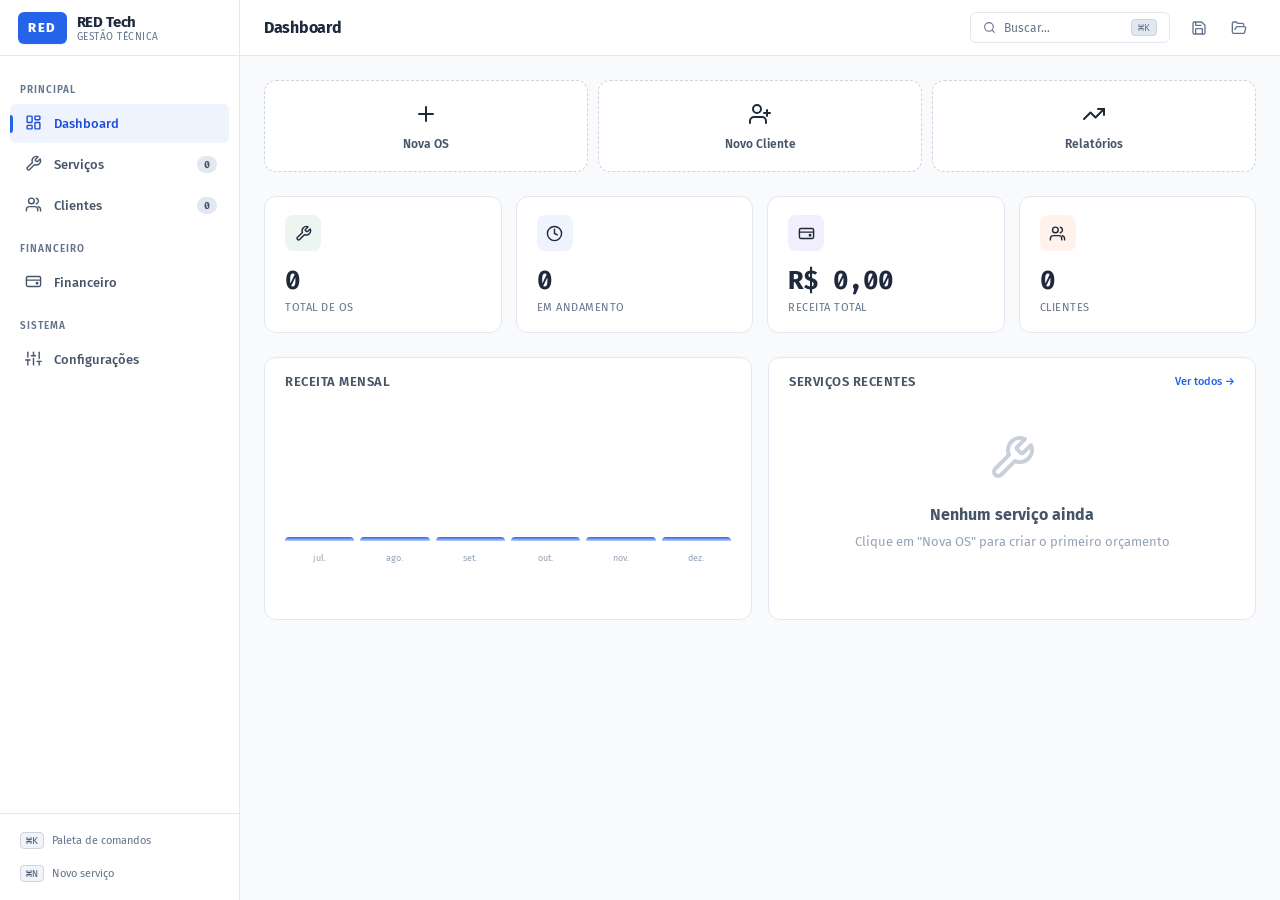
==== commit 3956d835: "feat: redesenhar interface com design system (Swiss, azul/laranja, Fira) e ícones SVG" ====
--- a/index.html
+++ b/index.html
@@ -5,7 +5,7 @@
 <meta name="viewport" content="width=device-width, initial-scale=1.0">
 <title>RED Tech — Gestão de Assistência Técnica</title>
 <link rel="preconnect" href="https://fonts.googleapis.com">
-<link href="https://fonts.googleapis.com/css2?family=Inter:wght@300;400;500;600;700;800&family=JetBrains+Mono:wght@400;500;700&display=swap" rel="stylesheet">
+<link href="https://fonts.googleapis.com/css2?family=Fira+Sans:wght@300;400;500;600;700&family=Fira+Code:wght@400;500;600;700&display=swap" rel="stylesheet">
 <link rel="stylesheet" href="css/design-system.css">
 <link rel="stylesheet" href="css/layout.css">
 <link rel="stylesheet" href="css/pages.css">
@@ -32,29 +32,29 @@
     <nav class="sidebar-nav">
         <div class="nav-section">Principal</div>
         <div class="nav-item active" data-page="dashboard" onclick="navigateTo('dashboard')">
-            <span class="nav-icon">📊</span>
+            <span class="nav-icon" data-icon="layout-dashboard"></span>
             <span>Dashboard</span>
         </div>
         <div class="nav-item" data-page="jobs" onclick="navigateTo('jobs')">
-            <span class="nav-icon">🔧</span>
+            <span class="nav-icon" data-icon="wrench"></span>
             <span>Serviços</span>
             <span class="nav-badge" id="navJobCount">0</span>
         </div>
         <div class="nav-item" data-page="clients" onclick="navigateTo('clients')">
-            <span class="nav-icon">👥</span>
+            <span class="nav-icon" data-icon="users"></span>
             <span>Clientes</span>
             <span class="nav-badge" id="navClientCount">0</span>
         </div>
 
         <div class="nav-section">Financeiro</div>
         <div class="nav-item" data-page="finance" onclick="navigateTo('finance')">
-            <span class="nav-icon">💰</span>
+            <span class="nav-icon" data-icon="wallet"></span>
             <span>Financeiro</span>
         </div>
 
         <div class="nav-section">Sistema</div>
         <div class="nav-item" data-page="settings" onclick="navigateTo('settings')">
-            <span class="nav-icon">⚙️</span>
+            <span class="nav-icon" data-icon="settings"></span>
             <span>Configurações</span>
         </div>
     </nav>
@@ -80,14 +80,14 @@
         <div class="topbar-title" id="topbarTitle">Dashboard</div>
 
         <div class="topbar-search" onclick="openPalette()">
-            <span class="topbar-search-icon">🔍</span>
+            <span class="topbar-search-icon" data-icon="search"></span>
             <span class="topbar-search-text">Buscar...</span>
             <span class="topbar-search-kbd">⌘K</span>
         </div>
 
         <div class="topbar-actions">
-            <button class="btn-topbar" onclick="exportAllData()" title="Exportar dados">💾</button>
-            <button class="btn-topbar" onclick="document.getElementById('importFileInput').click()" title="Importar dados">📂</button>
+            <button class="btn-topbar" onclick="exportAllData()" title="Exportar dados" data-icon="save"></button>
+            <button class="btn-topbar" onclick="document.getElementById('importFileInput').click()" title="Importar dados" data-icon="folder-open"></button>
         </div>
     </header>
 
@@ -103,7 +103,7 @@
 <div class="palette-overlay" id="paletteOverlay" onclick="if(event.target===this)closePalette()">
     <div class="palette">
         <div class="palette-input-wrap">
-            <span class="palette-input-icon">🔍</span>
+            <span class="palette-input-icon" data-icon="search"></span>
             <input class="palette-input" id="paletteInput" placeholder="Comando ou busca..." oninput="filterPalette(this.value)">
         </div>
         <div class="palette-results" id="paletteResults"></div>
--- a/css/design-system.css
+++ b/css/design-system.css
@@ -1,57 +1,58 @@
 /* ═══════════════════════════════════════════════════════════════
    RED TECH — Design System
-   Philosophy: Calm Design + Strategic Depth + Emotional Motion
+   Style: Minimalism & Swiss · Light · Trust blue + safety orange
+   Type: Fira Sans (body) · Fira Code (data/mono)
    ═══════════════════════════════════════════════════════════════ */
 :root {
-    /* Surfaces — from deepest to lightest */
-    --bg-0: #08090c;
-    --bg-1: #0e1017;
-    --bg-2: #151721;
-    --bg-3: #1c1f2e;
-    --bg-4: #242840;
-    --bg-5: #2e3350;
-    --glass: rgba(21,23,33,0.72);
-    --glass-border: rgba(255,255,255,0.06);
+    /* Surfaces — from page background to strongest divider */
+    --bg-0: #F8FAFC;
+    --bg-1: #FFFFFF;
+    --bg-2: #FFFFFF;
+    --bg-3: #F1F5F9;
+    --bg-4: #E2E8F0;
+    --bg-5: #CBD5E1;
+    --glass: rgba(255,255,255,0.92);
+    --glass-border: #E2E8F0;
 
     /* Brand */
-    --accent: #6366f1;
-    --accent-soft: rgba(99,102,241,0.12);
-    --accent-hover: #818cf8;
-    --accent-glow: rgba(99,102,241,0.25);
+    --accent: #2563EB;
+    --accent-soft: rgba(37,99,235,0.08);
+    --accent-hover: #1D4ED8;
+    --accent-glow: rgba(37,99,235,0.18);
 
     /* Semantic */
-    --green: #34d399;
-    --green-soft: rgba(52,211,153,0.1);
-    --red: #f87171;
-    --red-soft: rgba(248,113,113,0.1);
-    --yellow: #fbbf24;
-    --yellow-soft: rgba(251,191,36,0.1);
-    --blue: #60a5fa;
-    --blue-soft: rgba(96,165,250,0.1);
-    --purple: #a78bfa;
-    --purple-soft: rgba(167,139,250,0.1);
-    --orange: #fb923c;
-    --orange-soft: rgba(251,146,60,0.1);
+    --green: #15803D;
+    --green-soft: rgba(21,128,61,0.08);
+    --red: #DC2626;
+    --red-soft: rgba(220,38,38,0.08);
+    --yellow: #B45309;
+    --yellow-soft: rgba(180,83,9,0.08);
+    --blue: #1D4ED8;
+    --blue-soft: rgba(37,99,235,0.08);
+    --purple: #6D28D9;
+    --purple-soft: rgba(109,40,217,0.08);
+    --orange: #C2410C;
+    --orange-soft: rgba(234,88,12,0.08);
 
     /* Text */
-    --text-1: #f1f3f9;
-    --text-2: #9ba3be;
-    --text-3: #5a6180;
-    --text-4: #3a3f58;
+    --text-1: #1E293B;
+    --text-2: #475569;
+    --text-3: #64748B;
+    --text-4: #94A3B8;
 
     /* Radii */
     --r-xs: 4px;
     --r-sm: 6px;
-    --r-md: 10px;
-    --r-lg: 14px;
-    --r-xl: 20px;
+    --r-md: 8px;
+    --r-lg: 12px;
+    --r-xl: 16px;
     --r-full: 999px;
 
     /* Shadows */
-    --sh-sm: 0 1px 3px rgba(0,0,0,0.4);
-    --sh-md: 0 4px 16px rgba(0,0,0,0.45);
-    --sh-lg: 0 12px 40px rgba(0,0,0,0.5);
-    --sh-glow: 0 0 30px var(--accent-glow);
+    --sh-sm: 0 1px 2px rgba(15,23,42,0.06);
+    --sh-md: 0 2px 8px rgba(15,23,42,0.08);
+    --sh-lg: 0 8px 24px rgba(15,23,42,0.12);
+    --sh-glow: 0 0 0 3px var(--accent-glow);
 
     /* Layout */
     --sidebar-w: 240px;
@@ -61,35 +62,58 @@
 
 *, *::before, *::after { box-sizing: border-box; margin: 0; padding: 0; }
 
+.icon {
+    width: 1em;
+    height: 1em;
+    flex-shrink: 0;
+    display: inline-block;
+    vertical-align: -0.125em;
+    fill: none;
+    stroke: currentColor;
+    stroke-width: 2;
+    stroke-linecap: round;
+    stroke-linejoin: round;
+}
+
 html { font-size: 14px; }
 
 body {
-    font-family: 'Inter', -apple-system, system-ui, sans-serif;
+    font-family: 'Fira Sans', -apple-system, system-ui, sans-serif;
     background: var(--bg-0);
     color: var(--text-1);
     min-height: 100vh;
     overflow: hidden;
+    -webkit-font-smoothing: antialiased;
+}
+
+:focus-visible {
+    outline: 2px solid var(--accent);
+    outline-offset: 2px;
 }
 
 /* ── Scrollbar ── */
-::-webkit-scrollbar { width: 5px; height: 5px; }
+::-webkit-scrollbar { width: 6px; height: 6px; }
 ::-webkit-scrollbar-track { background: transparent; }
 ::-webkit-scrollbar-thumb { background: var(--bg-5); border-radius: 3px; }
-::-webkit-scrollbar-thumb:hover { background: var(--text-3); }
+::-webkit-scrollbar-thumb:hover { background: var(--text-4); }
 
 /* ── Animations ── */
 @keyframes fadeIn { from { opacity: 0; } to { opacity: 1; } }
-@keyframes slideUp { from { opacity: 0; transform: translateY(12px); } to { opacity: 1; transform: translateY(0); } }
-@keyframes slideDown { from { opacity: 0; transform: translateY(-12px); } to { opacity: 1; transform: translateY(0); } }
-@keyframes slideRight { from { opacity: 0; transform: translateX(-16px); } to { opacity: 1; transform: translateX(0); } }
-@keyframes scaleIn { from { opacity: 0; transform: scale(0.95); } to { opacity: 1; transform: scale(1); } }
-@keyframes pulse { 0%,100% { transform: scale(1); } 50% { transform: scale(1.04); } }
-@keyframes glow { 0%,100% { box-shadow: var(--sh-glow); } 50% { box-shadow: 0 0 50px var(--accent-glow); } }
+@keyframes slideUp { from { opacity: 0; transform: translateY(8px); } to { opacity: 1; transform: translateY(0); } }
+@keyframes slideDown { from { opacity: 0; transform: translateY(-8px); } to { opacity: 1; transform: translateY(0); } }
+@keyframes slideRight { from { opacity: 0; transform: translateX(-12px); } to { opacity: 1; transform: translateX(0); } }
+@keyframes scaleIn { from { opacity: 0; transform: scale(0.97); } to { opacity: 1; transform: scale(1); } }
+@keyframes pulse { 0%,100% { transform: scale(1); } 50% { transform: scale(1.03); } }
+@keyframes glow { 0%,100% { box-shadow: var(--sh-glow); } 50% { box-shadow: 0 0 0 5px var(--accent-glow); } }
 @keyframes shimmer { 0% { background-position: -200% 0; } 100% { background-position: 200% 0; } }
-@keyframes countUp { from { opacity: 0; transform: translateY(8px); } to { opacity: 1; transform: translateY(0); } }
+@keyframes countUp { from { opacity: 0; transform: translateY(6px); } to { opacity: 1; transform: translateY(0); } }
 
-.animate-in { animation: slideUp 0.35s ease-out both; }
-.animate-in-delay-1 { animation-delay: 0.05s; }
-.animate-in-delay-2 { animation-delay: 0.1s; }
-.animate-in-delay-3 { animation-delay: 0.15s; }
-.animate-in-delay-4 { animation-delay: 0.2s; }
+.animate-in { animation: slideUp 0.25s ease-out both; }
+.animate-in-delay-1 { animation-delay: 0.04s; }
+.animate-in-delay-2 { animation-delay: 0.08s; }
+.animate-in-delay-3 { animation-delay: 0.12s; }
+.animate-in-delay-4 { animation-delay: 0.16s; }
+
+@media (prefers-reduced-motion: reduce) {
+    *, *::before, *::after { animation-duration: 0.01ms !important; animation-iteration-count: 1 !important; transition-duration: 0.01ms !important; scroll-behavior: auto !important; }
+}
--- a/css/layout.css
+++ b/css/layout.css
@@ -28,7 +28,7 @@
 .brand-logo {
     height: 32px;
     padding: 0 10px;
-    background: linear-gradient(135deg, #ef4444, #dc2626);
+    background: var(--accent);
     border-radius: var(--r-sm);
     display: flex;
     align-items: center;
@@ -38,7 +38,7 @@
     letter-spacing: 1.5px;
     color: #fff;
     flex-shrink: 0;
-    box-shadow: 0 2px 12px rgba(239,68,68,0.3);
+    box-shadow: var(--sh-sm);
 }
 
 .brand-text {
@@ -123,7 +123,7 @@
     font-weight: 700;
     padding: 2px 7px;
     border-radius: var(--r-full);
-    font-family: 'JetBrains Mono', monospace;
+    font-family: 'Fira Code', monospace;
 }
 
 .nav-item.active .nav-badge { background: var(--accent); color: #fff; }
@@ -150,7 +150,7 @@
     border: 1px solid var(--bg-5);
     border-radius: var(--r-xs);
     padding: 1px 5px;
-    font-family: 'JetBrains Mono', monospace;
+    font-family: 'Fira Code', monospace;
     font-size: 10px;
     color: var(--text-2);
 }
@@ -207,7 +207,7 @@
     border: 1px solid var(--bg-5);
     border-radius: var(--r-xs);
     padding: 1px 6px;
-    font-family: 'JetBrains Mono', monospace;
+    font-family: 'Fira Code', monospace;
     font-size: 10px;
     color: var(--text-3);
 }
--- a/css/pages.css
+++ b/css/pages.css
@@ -53,7 +53,7 @@
     font-size: 26px;
     font-weight: 800;
     letter-spacing: -1px;
-    font-family: 'JetBrains Mono', monospace;
+    font-family: 'Fira Code', monospace;
     animation: countUp 0.5s ease-out;
 }
 
@@ -141,10 +141,10 @@
     flex-shrink: 0;
 }
 
-.job-status-dot.pendente { background: var(--yellow); box-shadow: 0 0 8px rgba(251,191,36,0.4); }
-.job-status-dot.em_andamento { background: var(--blue); box-shadow: 0 0 8px rgba(96,165,250,0.4); }
-.job-status-dot.aguardando { background: var(--orange); box-shadow: 0 0 8px rgba(251,146,60,0.4); }
-.job-status-dot.concluido { background: var(--green); box-shadow: 0 0 8px rgba(52,211,153,0.4); }
+.job-status-dot.pendente { background: var(--yellow); box-shadow: 0 0 0 3px rgba(180,83,9,0.15); }
+.job-status-dot.em_andamento { background: var(--blue); box-shadow: 0 0 0 3px rgba(29,78,216,0.15); }
+.job-status-dot.aguardando { background: var(--orange); box-shadow: 0 0 0 3px rgba(194,65,12,0.15); }
+.job-status-dot.concluido { background: var(--green); box-shadow: 0 0 0 3px rgba(21,128,61,0.15); }
 .job-status-dot.entregue { background: var(--text-3); }
 
 .job-info { flex: 1; min-width: 0; }
@@ -169,7 +169,7 @@
 .job-amount {
     font-size: 13px;
     font-weight: 700;
-    font-family: 'JetBrains Mono', monospace;
+    font-family: 'Fira Code', monospace;
     color: var(--accent);
     white-space: nowrap;
 }
@@ -293,7 +293,7 @@
     font-size: 10px;
     font-weight: 700;
     color: var(--text-3);
-    font-family: 'JetBrains Mono', monospace;
+    font-family: 'Fira Code', monospace;
     letter-spacing: 0.5px;
 }
 
@@ -355,7 +355,7 @@
 .job-card-total {
     font-size: 16px;
     font-weight: 800;
-    font-family: 'JetBrains Mono', monospace;
+    font-family: 'Fira Code', monospace;
     color: var(--accent);
 }
 
@@ -399,7 +399,7 @@
     transition: background 0.1s;
 }
 
-.clients-table tr:hover td { background: rgba(99,102,241,0.03); }
+.clients-table tr:hover td { background: rgba(37,99,235,0.04); }
 
 .clients-table td:first-child { font-weight: 600; color: var(--text-1); }
 
@@ -414,7 +414,7 @@
     border-radius: var(--r-full);
     font-size: 10px;
     font-weight: 700;
-    font-family: 'JetBrains Mono', monospace;
+    font-family: 'Fira Code', monospace;
 }
 
 /* ═══════════════════════════════════════════════════════════════
@@ -438,7 +438,7 @@
 .finance-card-value {
     font-size: 28px;
     font-weight: 800;
-    font-family: 'JetBrains Mono', monospace;
+    font-family: 'Fira Code', monospace;
     letter-spacing: -1px;
 }
 
@@ -467,7 +467,7 @@
 .chart-bar {
     flex: 1;
     border-radius: var(--r-xs) var(--r-xs) 0 0;
-    background: linear-gradient(180deg, var(--accent) 0%, rgba(99,102,241,0.3) 100%);
+    background: linear-gradient(180deg, var(--accent) 0%, rgba(37,99,235,0.3) 100%);
     min-height: 4px;
     transition: height 0.5s cubic-bezier(0.4,0,0.2,1);
     position: relative;
@@ -492,7 +492,7 @@
     transform: translateX(-50%);
     font-size: 9px;
     font-weight: 700;
-    font-family: 'JetBrains Mono', monospace;
+    font-family: 'Fira Code', monospace;
     color: var(--text-2);
     white-space: nowrap;
 }
--- a/css/components.css
+++ b/css/components.css
@@ -41,7 +41,7 @@
 .btn-danger {
     background: var(--red-soft);
     color: var(--red);
-    border: 1px solid rgba(248,113,113,0.2);
+    border: 1px solid rgba(220,38,38,0.2);
     padding: 9px 18px;
     border-radius: var(--r-sm);
     font-weight: 600;
@@ -51,7 +51,7 @@
     transition: all 0.2s;
 }
 
-.btn-danger:hover { background: rgba(248,113,113,0.2); }
+.btn-danger:hover { background: rgba(220,38,38,0.2); }
 
 .btn-sm { padding: 6px 12px; font-size: 12px; }
 
@@ -195,7 +195,7 @@
     font-size: 11px;
     font-weight: 700;
     color: var(--accent);
-    font-family: 'JetBrains Mono', monospace;
+    font-family: 'Fira Code', monospace;
 }
 
 .svc-qty {
@@ -206,7 +206,7 @@
     border-radius: var(--r-xs);
     color: var(--text-1);
     font-size: 12px;
-    font-family: 'JetBrains Mono', monospace;
+    font-family: 'Fira Code', monospace;
     text-align: center;
     outline: none;
 }
@@ -227,7 +227,7 @@
 }
 
 .custom-item-row .ci-name { flex: 1; font-size: 12px; color: var(--text-1); font-weight: 500; }
-.custom-item-row .ci-price { font-size: 12px; font-family: 'JetBrains Mono', monospace; color: var(--accent); font-weight: 700; }
+.custom-item-row .ci-price { font-size: 12px; font-family: 'Fira Code', monospace; color: var(--accent); font-weight: 700; }
 .custom-item-row .ci-qty { font-size: 11px; color: var(--text-3); }
 
 .ci-delete {
@@ -280,7 +280,7 @@
 .receipt-meta {
     font-size: 10px;
     color: var(--text-4);
-    font-family: 'JetBrains Mono', monospace;
+    font-family: 'Fira Code', monospace;
     margin-top: 4px;
 }
 
@@ -320,7 +320,7 @@
 }
 
 .receipt-table td:first-child { color: var(--text-1); }
-.receipt-table td:last-child { text-align: right; font-family: 'JetBrains Mono', monospace; font-weight: 600; color: var(--accent); }
+.receipt-table td:last-child { text-align: right; font-family: 'Fira Code', monospace; font-weight: 600; color: var(--accent); }
 
 .receipt-empty {
     text-align: center;
@@ -335,7 +335,7 @@
     align-items: center;
     padding: 12px 14px;
     background: var(--accent-soft);
-    border: 1px solid rgba(99,102,241,0.2);
+    border: 1px solid rgba(37,99,235,0.2);
     border-radius: var(--r-md);
 }
 
@@ -350,7 +350,7 @@
 .receipt-total-value {
     font-size: 20px;
     font-weight: 800;
-    font-family: 'JetBrains Mono', monospace;
+    font-family: 'Fira Code', monospace;
     color: var(--text-1);
 }
 
@@ -359,7 +359,7 @@
     margin-top: 14px;
     padding: 12px;
     background: var(--green-soft);
-    border: 1px dashed rgba(52,211,153,0.3);
+    border: 1px dashed rgba(21,128,61,0.3);
     border-radius: var(--r-md);
     text-align: center;
     animation: fadeIn 0.3s ease-out;
@@ -379,7 +379,7 @@
 .receipt-pix-key {
     font-size: 13px;
     font-weight: 700;
-    font-family: 'JetBrains Mono', monospace;
+    font-family: 'Fira Code', monospace;
     color: var(--green);
     cursor: pointer;
     word-break: break-all;
@@ -396,7 +396,7 @@
 .btn-whatsapp {
     flex: 1;
     padding: 10px;
-    background: linear-gradient(135deg, #25d366, #128c7e);
+    background: #128C7E;
     color: #fff;
     border: none;
     border-radius: var(--r-sm);
@@ -411,7 +411,7 @@
     transition: all 0.2s;
 }
 
-.btn-whatsapp:hover { filter: brightness(1.1); transform: translateY(-1px); box-shadow: 0 4px 16px rgba(37,211,102,0.3); }
+.btn-whatsapp:hover { filter: brightness(1.1); transform: translateY(-1px); box-shadow: var(--sh-md); }
 
 .btn-print {
     padding: 10px 14px;
--- a/css/modal.css
+++ b/css/modal.css
@@ -99,7 +99,7 @@
     border: 1px solid var(--bg-5);
     border-radius: 3px;
     padding: 1px 5px;
-    font-family: 'JetBrains Mono', monospace;
+    font-family: 'Fira Code', monospace;
     font-size: 9px;
 }
 
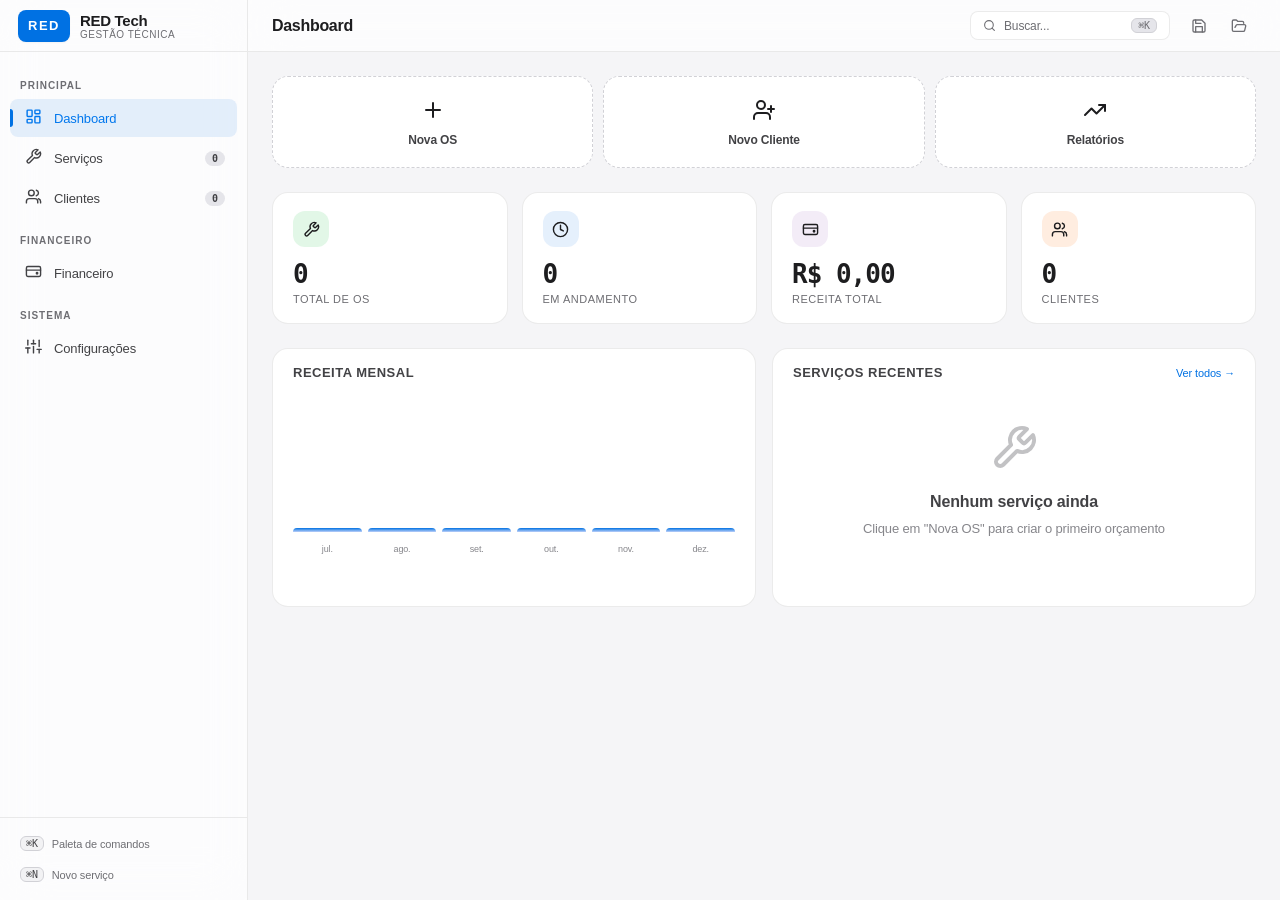
==== commit 81a19834: "feat: estilo Apple com Liquid Glass na navegação e fonte do sistema" ====
--- a/index.html
+++ b/index.html
@@ -4,8 +4,6 @@
 <meta charset="UTF-8">
 <meta name="viewport" content="width=device-width, initial-scale=1.0">
 <title>RED Tech — Gestão de Assistência Técnica</title>
-<link rel="preconnect" href="https://fonts.googleapis.com">
-<link href="https://fonts.googleapis.com/css2?family=Fira+Sans:wght@300;400;500;600;700&family=Fira+Code:wght@400;500;600;700&display=swap" rel="stylesheet">
 <link rel="stylesheet" href="css/design-system.css">
 <link rel="stylesheet" href="css/layout.css">
 <link rel="stylesheet" href="css/pages.css">
--- a/css/design-system.css
+++ b/css/design-system.css
@@ -1,66 +1,79 @@
 /* ═══════════════════════════════════════════════════════════════
    RED TECH — Design System
-   Style: Minimalism & Swiss · Light · Trust blue + safety orange
-   Type: Fira Sans (body) · Fira Code (data/mono)
+   Style: Apple-inspired · Liquid Glass chrome · Light
+   Type: system UI font (SF Pro) · SF Mono for figures
    ═══════════════════════════════════════════════════════════════ */
 :root {
-    /* Surfaces — from page background to strongest divider */
-    --bg-0: #F8FAFC;
+    /* Surfaces */
+    --bg-0: #F5F5F7;
     --bg-1: #FFFFFF;
     --bg-2: #FFFFFF;
-    --bg-3: #F1F5F9;
-    --bg-4: #E2E8F0;
-    --bg-5: #CBD5E1;
-    --glass: rgba(255,255,255,0.92);
-    --glass-border: #E2E8F0;
+    --bg-3: #F2F2F4;
+    --bg-4: #E5E5EA;
+    --bg-5: #D1D1D6;
+    --glass: rgba(255,255,255,0.72);
+    --glass-border: rgba(0,0,0,0.08);
+    --hairline: rgba(0,0,0,0.08);
 
     /* Brand */
-    --accent: #2563EB;
-    --accent-soft: rgba(37,99,235,0.08);
-    --accent-hover: #1D4ED8;
-    --accent-glow: rgba(37,99,235,0.18);
+    --accent: #0071E3;
+    --accent-soft: rgba(0,113,227,0.10);
+    --accent-hover: #0077ED;
+    --accent-glow: rgba(0,113,227,0.22);
 
     /* Semantic */
-    --green: #15803D;
-    --green-soft: rgba(21,128,61,0.08);
-    --red: #DC2626;
-    --red-soft: rgba(220,38,38,0.08);
-    --yellow: #B45309;
-    --yellow-soft: rgba(180,83,9,0.08);
-    --blue: #1D4ED8;
-    --blue-soft: rgba(37,99,235,0.08);
-    --purple: #6D28D9;
-    --purple-soft: rgba(109,40,217,0.08);
-    --orange: #C2410C;
-    --orange-soft: rgba(234,88,12,0.08);
+    --green: #248A3D;
+    --green-soft: rgba(52,199,89,0.14);
+    --red: #D70015;
+    --red-soft: rgba(255,59,48,0.10);
+    --yellow: #B25000;
+    --yellow-soft: rgba(255,149,0,0.14);
+    --blue: #0071E3;
+    --blue-soft: rgba(0,113,227,0.10);
+    --purple: #8944AB;
+    --purple-soft: rgba(137,68,171,0.10);
+    --orange: #C93400;
+    --orange-soft: rgba(255,107,0,0.12);
 
     /* Text */
-    --text-1: #1E293B;
-    --text-2: #475569;
-    --text-3: #64748B;
-    --text-4: #94A3B8;
+    --text-1: #1D1D1F;
+    --text-2: #424245;
+    --text-3: #6E6E73;
+    --text-4: #86868B;
 
     /* Radii */
-    --r-xs: 4px;
-    --r-sm: 6px;
-    --r-md: 8px;
-    --r-lg: 12px;
-    --r-xl: 16px;
-    --r-full: 999px;
+    --r-xs: 6px;
+    --r-sm: 8px;
+    --r-md: 12px;
+    --r-lg: 16px;
+    --r-xl: 20px;
+    --r-full: 980px;
 
     /* Shadows */
-    --sh-sm: 0 1px 2px rgba(15,23,42,0.06);
-    --sh-md: 0 2px 8px rgba(15,23,42,0.08);
-    --sh-lg: 0 8px 24px rgba(15,23,42,0.12);
-    --sh-glow: 0 0 0 3px var(--accent-glow);
+    --sh-sm: 0 1px 2px rgba(0,0,0,0.04);
+    --sh-md: 0 4px 16px rgba(0,0,0,0.06);
+    --sh-lg: 0 12px 40px rgba(0,0,0,0.12);
+    --sh-glow: 0 0 0 4px var(--accent-glow);
 
     /* Layout */
-    --sidebar-w: 240px;
+    --sidebar-w: 248px;
     --sidebar-w-collapsed: 64px;
-    --header-h: 56px;
+    --header-h: 52px;
 }
 
 *, *::before, *::after { box-sizing: border-box; margin: 0; padding: 0; }
+
+html { font-size: 14px; }
+
+body {
+    font-family: -apple-system, BlinkMacSystemFont, 'SF Pro Text', 'Segoe UI', Roboto, 'Helvetica Neue', sans-serif;
+    background: var(--bg-0);
+    color: var(--text-1);
+    min-height: 100vh;
+    overflow: hidden;
+    -webkit-font-smoothing: antialiased;
+    letter-spacing: -0.01em;
+}
 
 .icon {
     width: 1em;
@@ -75,27 +88,16 @@
     stroke-linejoin: round;
 }
 
-html { font-size: 14px; }
-
-body {
-    font-family: 'Fira Sans', -apple-system, system-ui, sans-serif;
-    background: var(--bg-0);
-    color: var(--text-1);
-    min-height: 100vh;
-    overflow: hidden;
-    -webkit-font-smoothing: antialiased;
-}
-
 :focus-visible {
     outline: 2px solid var(--accent);
     outline-offset: 2px;
 }
 
 /* ── Scrollbar ── */
-::-webkit-scrollbar { width: 6px; height: 6px; }
+::-webkit-scrollbar { width: 8px; height: 8px; }
 ::-webkit-scrollbar-track { background: transparent; }
-::-webkit-scrollbar-thumb { background: var(--bg-5); border-radius: 3px; }
-::-webkit-scrollbar-thumb:hover { background: var(--text-4); }
+::-webkit-scrollbar-thumb { background: var(--bg-5); border-radius: 4px; border: 2px solid transparent; background-clip: content-box; }
+::-webkit-scrollbar-thumb:hover { background: var(--text-4); background-clip: content-box; }
 
 /* ── Animations ── */
 @keyframes fadeIn { from { opacity: 0; } to { opacity: 1; } }
@@ -104,16 +106,21 @@
 @keyframes slideRight { from { opacity: 0; transform: translateX(-12px); } to { opacity: 1; transform: translateX(0); } }
 @keyframes scaleIn { from { opacity: 0; transform: scale(0.97); } to { opacity: 1; transform: scale(1); } }
 @keyframes pulse { 0%,100% { transform: scale(1); } 50% { transform: scale(1.03); } }
-@keyframes glow { 0%,100% { box-shadow: var(--sh-glow); } 50% { box-shadow: 0 0 0 5px var(--accent-glow); } }
+@keyframes glow { 0%,100% { box-shadow: var(--sh-glow); } 50% { box-shadow: 0 0 0 6px var(--accent-glow); } }
 @keyframes shimmer { 0% { background-position: -200% 0; } 100% { background-position: 200% 0; } }
 @keyframes countUp { from { opacity: 0; transform: translateY(6px); } to { opacity: 1; transform: translateY(0); } }
 
-.animate-in { animation: slideUp 0.25s ease-out both; }
+.animate-in { animation: slideUp 0.3s cubic-bezier(0.25,0.1,0.25,1) both; }
 .animate-in-delay-1 { animation-delay: 0.04s; }
 .animate-in-delay-2 { animation-delay: 0.08s; }
 .animate-in-delay-3 { animation-delay: 0.12s; }
 .animate-in-delay-4 { animation-delay: 0.16s; }
 
+/* Liquid Glass fallback: opaque chrome when the user limits transparency */
+@media (prefers-reduced-transparency: reduce) {
+    :root { --glass: #FFFFFF; }
+}
+
 @media (prefers-reduced-motion: reduce) {
     *, *::before, *::after { animation-duration: 0.01ms !important; animation-iteration-count: 1 !important; transition-duration: 0.01ms !important; scroll-behavior: auto !important; }
 }
--- a/css/layout.css
+++ b/css/layout.css
@@ -6,7 +6,9 @@
 /* ── Sidebar ── */
 .sidebar {
     width: var(--sidebar-w);
-    background: var(--bg-1);
+    background: var(--glass);
+    -webkit-backdrop-filter: saturate(180%) blur(24px);
+    backdrop-filter: saturate(180%) blur(24px);
     border-right: 1px solid var(--glass-border);
     display: flex;
     flex-direction: column;
@@ -123,7 +125,7 @@
     font-weight: 700;
     padding: 2px 7px;
     border-radius: var(--r-full);
-    font-family: 'Fira Code', monospace;
+    font-family: ui-monospace, 'SF Mono', Menlo, monospace;
 }
 
 .nav-item.active .nav-badge { background: var(--accent); color: #fff; }
@@ -150,7 +152,7 @@
     border: 1px solid var(--bg-5);
     border-radius: var(--r-xs);
     padding: 1px 5px;
-    font-family: 'Fira Code', monospace;
+    font-family: ui-monospace, 'SF Mono', Menlo, monospace;
     font-size: 10px;
     color: var(--text-2);
 }
@@ -173,7 +175,9 @@
     gap: 12px;
     border-bottom: 1px solid var(--glass-border);
     flex-shrink: 0;
-    background: var(--bg-1);
+    background: var(--glass);
+    -webkit-backdrop-filter: saturate(180%) blur(24px);
+    backdrop-filter: saturate(180%) blur(24px);
 }
 
 .topbar-title {
@@ -207,7 +211,7 @@
     border: 1px solid var(--bg-5);
     border-radius: var(--r-xs);
     padding: 1px 6px;
-    font-family: 'Fira Code', monospace;
+    font-family: ui-monospace, 'SF Mono', Menlo, monospace;
     font-size: 10px;
     color: var(--text-3);
 }
--- a/css/pages.css
+++ b/css/pages.css
@@ -53,7 +53,7 @@
     font-size: 26px;
     font-weight: 800;
     letter-spacing: -1px;
-    font-family: 'Fira Code', monospace;
+    font-family: ui-monospace, 'SF Mono', Menlo, monospace;
     animation: countUp 0.5s ease-out;
 }
 
@@ -169,7 +169,7 @@
 .job-amount {
     font-size: 13px;
     font-weight: 700;
-    font-family: 'Fira Code', monospace;
+    font-family: ui-monospace, 'SF Mono', Menlo, monospace;
     color: var(--accent);
     white-space: nowrap;
 }
@@ -293,7 +293,7 @@
     font-size: 10px;
     font-weight: 700;
     color: var(--text-3);
-    font-family: 'Fira Code', monospace;
+    font-family: ui-monospace, 'SF Mono', Menlo, monospace;
     letter-spacing: 0.5px;
 }
 
@@ -355,7 +355,7 @@
 .job-card-total {
     font-size: 16px;
     font-weight: 800;
-    font-family: 'Fira Code', monospace;
+    font-family: ui-monospace, 'SF Mono', Menlo, monospace;
     color: var(--accent);
 }
 
@@ -414,7 +414,7 @@
     border-radius: var(--r-full);
     font-size: 10px;
     font-weight: 700;
-    font-family: 'Fira Code', monospace;
+    font-family: ui-monospace, 'SF Mono', Menlo, monospace;
 }
 
 /* ═══════════════════════════════════════════════════════════════
@@ -438,7 +438,7 @@
 .finance-card-value {
     font-size: 28px;
     font-weight: 800;
-    font-family: 'Fira Code', monospace;
+    font-family: ui-monospace, 'SF Mono', Menlo, monospace;
     letter-spacing: -1px;
 }
 
@@ -492,7 +492,7 @@
     transform: translateX(-50%);
     font-size: 9px;
     font-weight: 700;
-    font-family: 'Fira Code', monospace;
+    font-family: ui-monospace, 'SF Mono', Menlo, monospace;
     color: var(--text-2);
     white-space: nowrap;
 }
--- a/css/components.css
+++ b/css/components.css
@@ -195,7 +195,7 @@
     font-size: 11px;
     font-weight: 700;
     color: var(--accent);
-    font-family: 'Fira Code', monospace;
+    font-family: ui-monospace, 'SF Mono', Menlo, monospace;
 }
 
 .svc-qty {
@@ -206,7 +206,7 @@
     border-radius: var(--r-xs);
     color: var(--text-1);
     font-size: 12px;
-    font-family: 'Fira Code', monospace;
+    font-family: ui-monospace, 'SF Mono', Menlo, monospace;
     text-align: center;
     outline: none;
 }
@@ -227,7 +227,7 @@
 }
 
 .custom-item-row .ci-name { flex: 1; font-size: 12px; color: var(--text-1); font-weight: 500; }
-.custom-item-row .ci-price { font-size: 12px; font-family: 'Fira Code', monospace; color: var(--accent); font-weight: 700; }
+.custom-item-row .ci-price { font-size: 12px; font-family: ui-monospace, 'SF Mono', Menlo, monospace; color: var(--accent); font-weight: 700; }
 .custom-item-row .ci-qty { font-size: 11px; color: var(--text-3); }
 
 .ci-delete {
@@ -280,7 +280,7 @@
 .receipt-meta {
     font-size: 10px;
     color: var(--text-4);
-    font-family: 'Fira Code', monospace;
+    font-family: ui-monospace, 'SF Mono', Menlo, monospace;
     margin-top: 4px;
 }
 
@@ -320,7 +320,7 @@
 }
 
 .receipt-table td:first-child { color: var(--text-1); }
-.receipt-table td:last-child { text-align: right; font-family: 'Fira Code', monospace; font-weight: 600; color: var(--accent); }
+.receipt-table td:last-child { text-align: right; font-family: ui-monospace, 'SF Mono', Menlo, monospace; font-weight: 600; color: var(--accent); }
 
 .receipt-empty {
     text-align: center;
@@ -350,7 +350,7 @@
 .receipt-total-value {
     font-size: 20px;
     font-weight: 800;
-    font-family: 'Fira Code', monospace;
+    font-family: ui-monospace, 'SF Mono', Menlo, monospace;
     color: var(--text-1);
 }
 
@@ -379,7 +379,7 @@
 .receipt-pix-key {
     font-size: 13px;
     font-weight: 700;
-    font-family: 'Fira Code', monospace;
+    font-family: ui-monospace, 'SF Mono', Menlo, monospace;
     color: var(--green);
     cursor: pointer;
     word-break: break-all;
--- a/css/modal.css
+++ b/css/modal.css
@@ -99,7 +99,7 @@
     border: 1px solid var(--bg-5);
     border-radius: 3px;
     padding: 1px 5px;
-    font-family: 'Fira Code', monospace;
+    font-family: ui-monospace, 'SF Mono', Menlo, monospace;
     font-size: 9px;
 }
 
